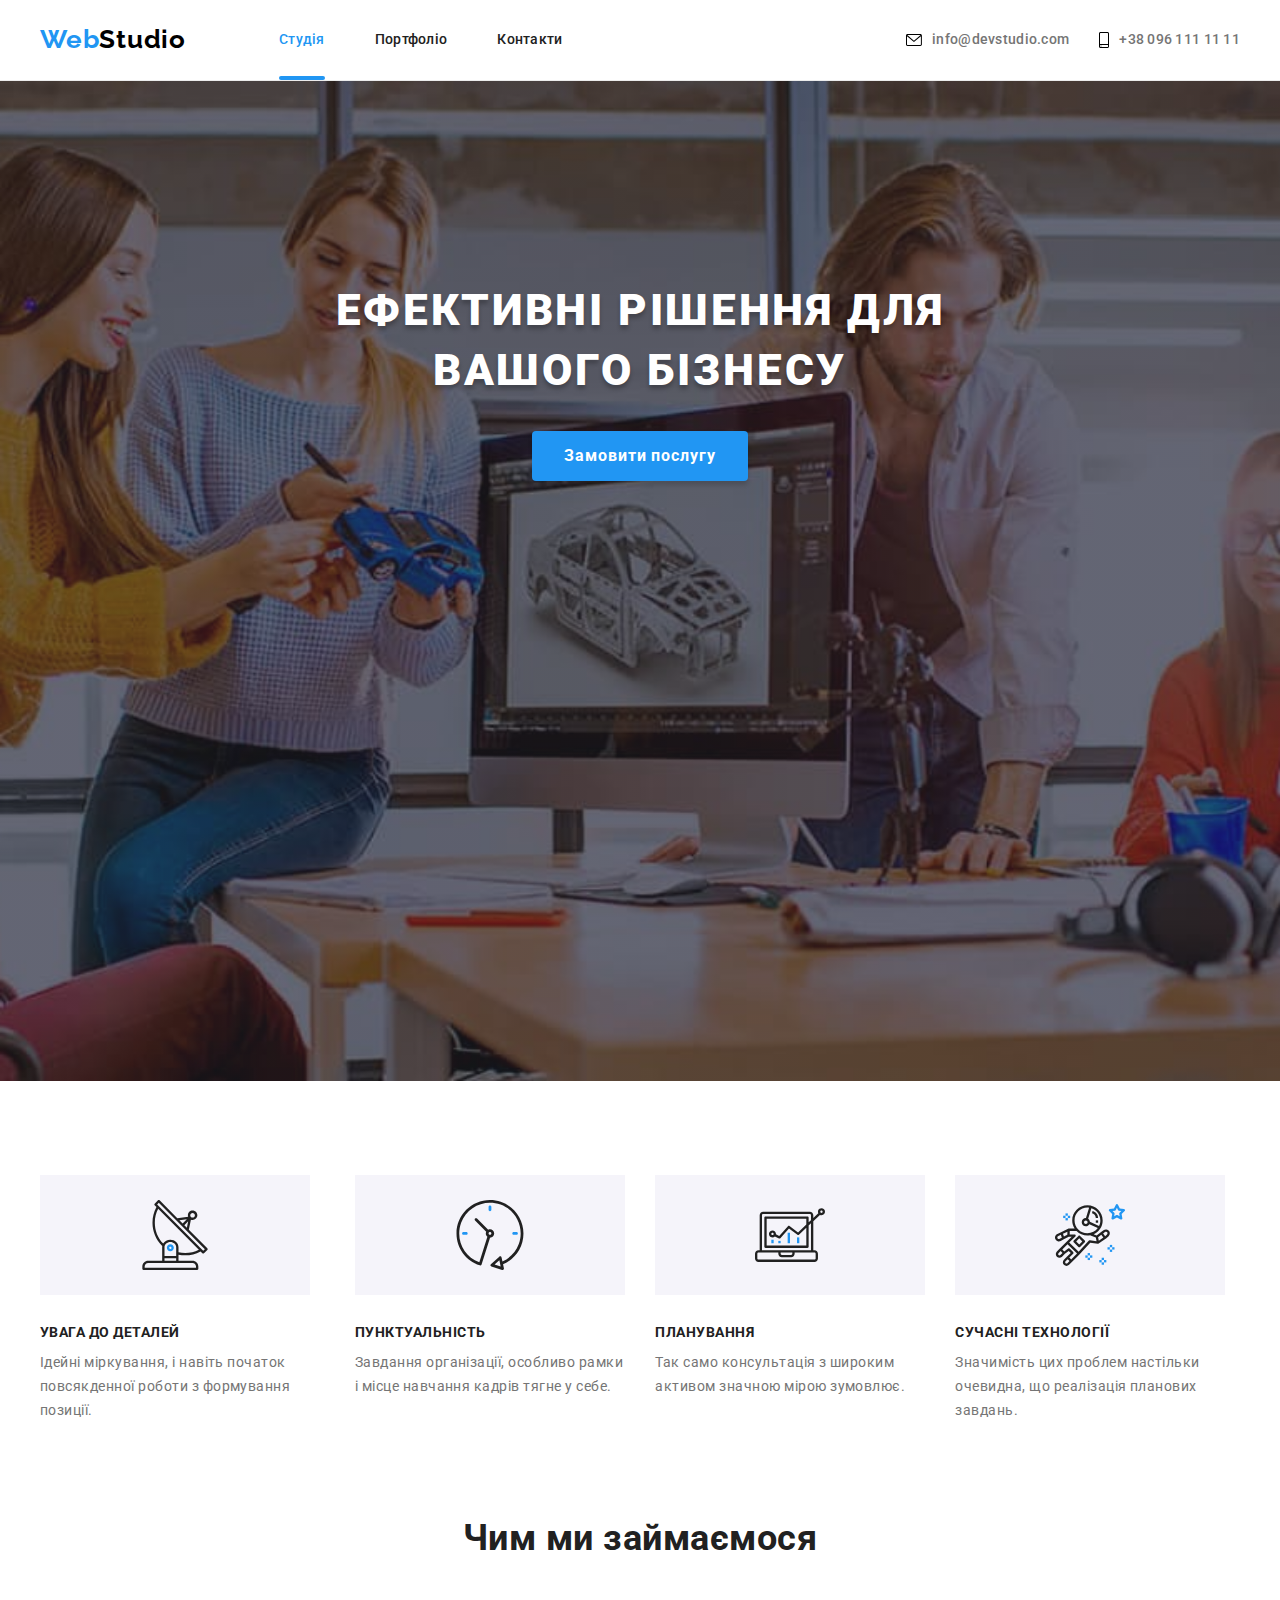
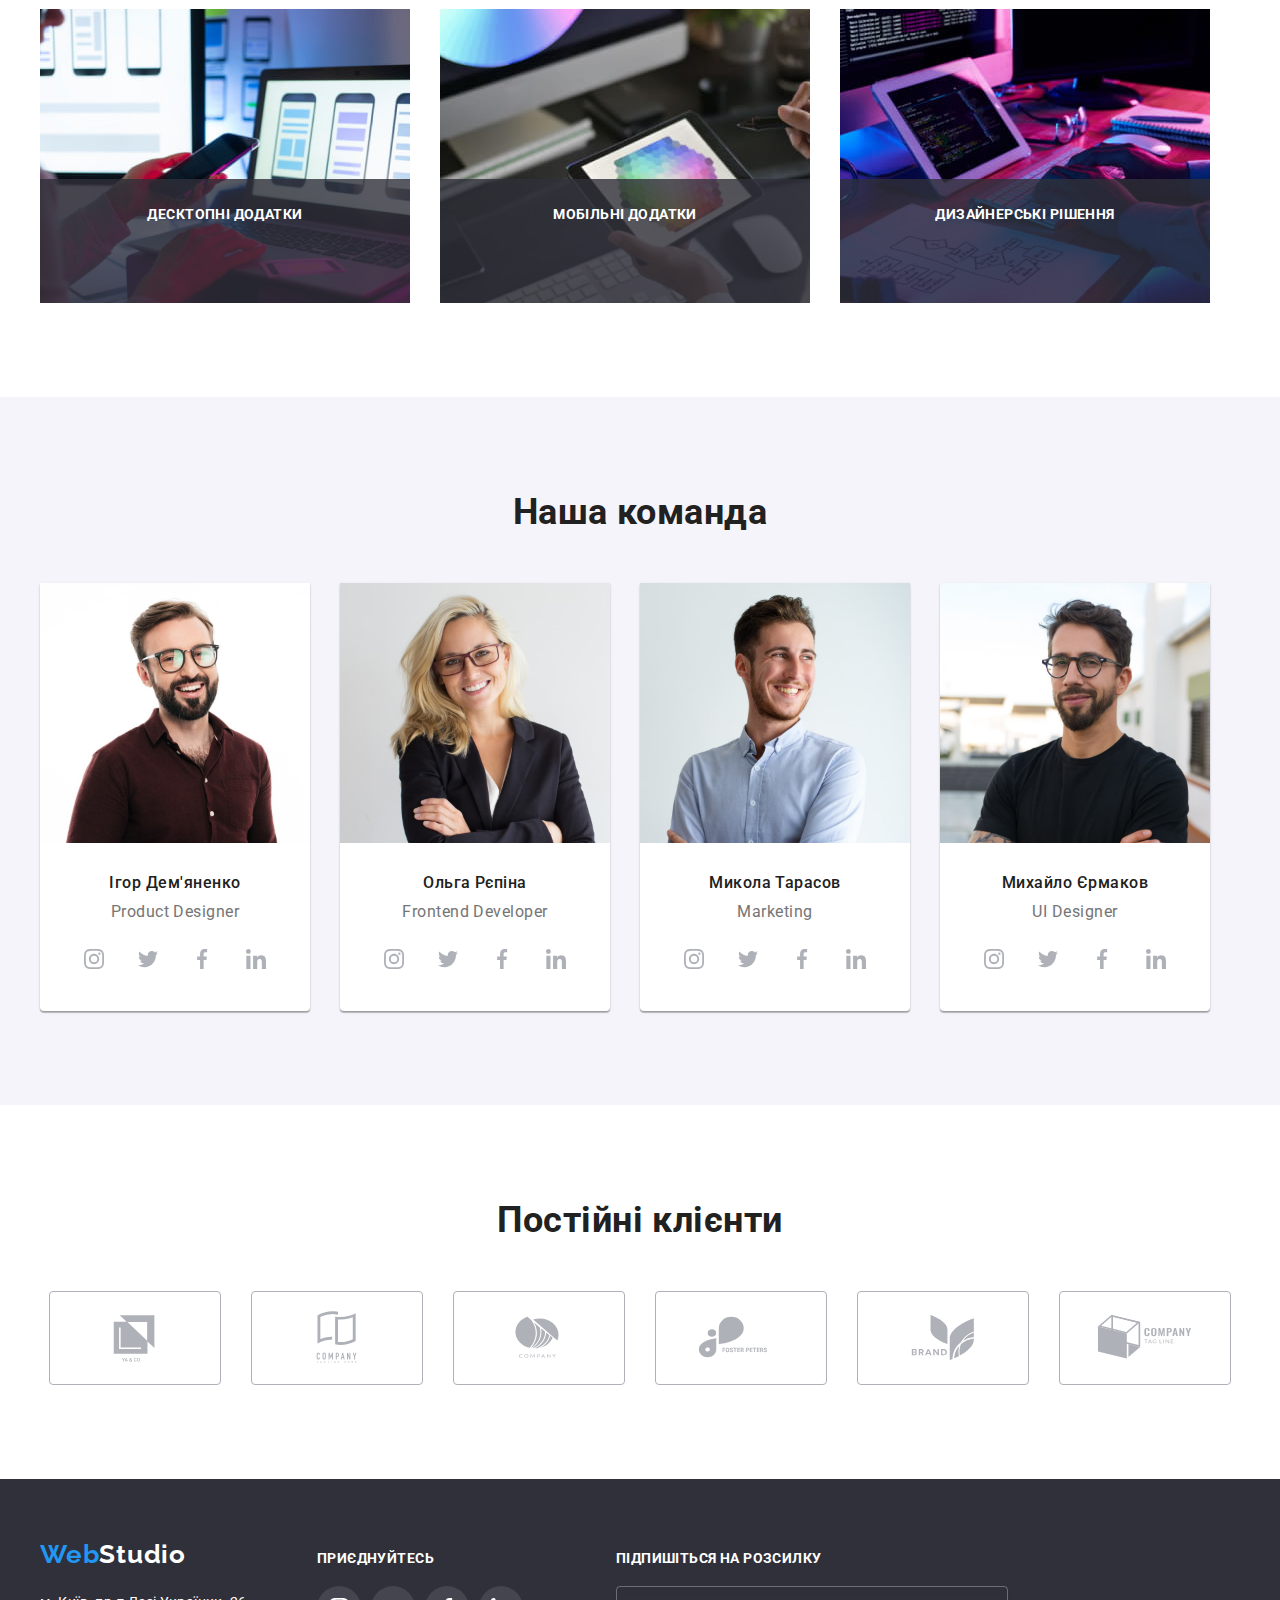
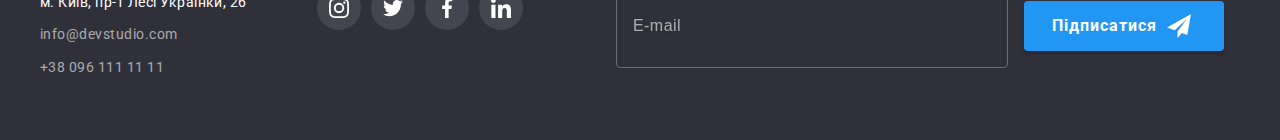
==== index.html @ 7eeb6969 "Initial commit" ====
<!DOCTYPE html>
<html lang="Uk">
  <head>
    <meta charset="UTF-8" />
    <meta http-equiv="X-UA-Compatible" content="IE=edge" />
    <meta name="viewport" content="width=device-width, initial-scale=1.0" />
    <title>Студія</title>
    <!-- Fonts -->
    <link rel="preconnect" href="https://fonts.googleapis.com" />
    <link rel="preconnect" href="https://fonts.gstatic.com" crossorigin />
    <link
      href="https://fonts.googleapis.com/css2?family=Raleway:wght@700&family=Roboto:wght@400;500;700;900&display=swap"
      rel="stylesheet"
    />
    <!-- Modern-normalize CSS -->
    <link
      rel="stylesheet"
      href="https://cdnjs.cloudflare.com/ajax/libs/modern-normalize/1.1.0/modern-normalize.min.css"
      integrity="sha512-wpPYUAdjBVSE4KJnH1VR1HeZfpl1ub8YT/NKx4PuQ5NmX2tKuGu6U/JRp5y+Y8XG2tV+wKQpNHVUX03MfMFn9Q=="
      crossorigin="anonymous"
      referrerpolicy="no-referrer"
    />
    <!-- My CSS -->
    <link rel="stylesheet" href="./css/styles.css" />
  </head>
  <body>
    <!--
      |============================
      | Верхня лінія сторінки Студія
      |============================
    -->

    <header class="header">
      <div class="container header-flex">
        <a href="./index.html" class="logo-web">Web<span class="logo-studio">Studio</span></a>
        <nav class="nav">
          <ul class="nav-list">
            <li class="item"><a class="current" href="./index.html">Студія</a></li>
            <li class="item"><a href="./portfolio.html">Портфоліо</a></li>
            <li class="item"><a href="">Контакти</a></li>
          </ul>
        </nav>
        <ul class="contacts">
          <li class="contacts-item">
            <a class="mail" href="mailto:info@devstudio.com">
              <svg class="envelope" width="16" height="12">
                <use href="./images/sprite-icons.svg#icon-envelope"></use>
              </svg>
              info@devstudio.com
            </a>
          </li>
          <li class="contacts-item">
            <a class="tel" href="tel:+380961111111">
              <svg class="smartphone" width="10" height="16">
                <use href="./images/sprite-icons.svg#icon-smartphone"></use>
              </svg>
              +38 096 111 11 11</a
            >
          </li>
        </ul>
      </div>
    </header>

    <!--
    |============================
    | Основний контент сторінки Студія 
    |============================
      -->

    <main>
      <!--
        |============================
        | Герой (шапка) сторінки 
        |============================
      -->
      <section class="hero">
        <h1 class="hero-title">Ефективні рішення для вашого бізнесу</h1>
        <button type="button" class="button" data-modal-open>Замовити послугу</button>
      </section>

      <!--
        |============================
        | Особливості
        |============================
      -->

      <section class="section-features">
        <div class="container">
          <h2 class="visually-hidden">Особливості</h2>
          <ul class="feature-list">
            <li class="item">
              <div class="feature-box">
                <svg class="feature-icons" width="70" height="70">
                  <use href="./images/sprite-icons.svg#icon-antenna"></use>
                </svg>
              </div>
              <h3 class="subtitle">Увага до деталей</h3>
              <p>Ідейні міркування, і навіть початок повсякденної роботи з формування позиції.</p>
            </li>
            <li class="item">
              <div class="feature-box">
                <svg class="feature-icons" width="70" height="70">
                  <use href="./images/sprite-icons.svg#icon-clock"></use>
                </svg>
              </div>
              <h3 class="subtitle">Пунктуальність</h3>
              <p>Завдання організації, особливо рамки і місце навчання кадрів тягне у себе.</p>
            </li>
            <li class="item">
              <div class="feature-box">
                <svg class="feature-icons" width="70" height="70">
                  <use href="./images/sprite-icons.svg#icon-diagram"></use>
                </svg>
              </div>
              <h3 class="subtitle">Планування</h3>
              <p>Так само консультація з широким активом значною мірою зумовлює.</p>
            </li>
            <li class="item">
              <div class="feature-box">
                <svg class="feature-icons" width="70" height="70">
                  <use href="./images/sprite-icons.svg#icon-astronaut"></use>
                </svg>
              </div>
              <h3 class="subtitle">Сучасні технології</h3>
              <p>Значимість цих проблем настільки очевидна, що реалізація планових завдань.</p>
            </li>
          </ul>
        </div>
      </section>

      <!--
        |============================
        | Чим ми займаємося
        |============================
      -->

      <section class="section-work">
        <div class="container">
          <h2>Чим ми займаємося</h2>
          <ul class="work-list">
            <li class="item">
              <div class="work-thumb">
                <img
                  src="./images/box-1.jpg"
                  alt="Жінка користується телефоном та ноутбуком"
                  width="370"
                  height="294"
                />
                <p>Десктопні додатки</p>
              </div>
            </li>
            <li class="item">
              <div class="work-thumb">
                <img
                  src="./images/box-2.jpg"
                  alt="Дизайнер використовує планшет"
                  width="370"
                  height="294"
                />
                <p>Мобільні додатки</p>
              </div>
            </li>
            <li class="item">
              <div class="work-thumb">
                <img
                  src="./images/box-3.jpg"
                  alt="Чоловік займається програмуванням"
                  width="370"
                  height="294"
                />
                <p>Дизайнерські рішення</p>
              </div>
            </li>
          </ul>
        </div>
      </section>

      <!--
        |============================
        | Наша команда
        |============================
      -->

      <section class="section-team">
        <div class="container">
          <h2>Наша команда</h2>
          <ul class="team-list">
            <li class="item">
              <img src="./images/card-1.jpg" alt="Ігор Дем'яненко" width="270" height="260" />
              <div class="team-name">
                <h3>Ігор Дем'яненко</h3>
                <p lang="En">Product Designer</p>
                <ul class="social-list">
                  <li class="social-item">
                    <a
                      href="https://www.instagram.com/"
                      class="social-link"
                      target="_blank"
                      rel="nofollow noopener noreffer"
                    >
                      <svg class="social-icons" width="20" height="20">
                        <use href="./images/sprite-icons.svg#icon-instagram"></use>
                      </svg>
                    </a>
                  </li>
                  <li class="social-item">
                    <a
                      href="https://www.twitter.com/"
                      class="social-link"
                      target="_blank"
                      rel="nofollow noopener noreffer"
                    >
                      <svg class="social-icons" width="20" height="20">
                        <use href="./images/sprite-icons.svg#icon-twitter"></use>
                      </svg>
                    </a>
                  </li>
                  <li class="social-item">
                    <a
                      href="https://www.facebook.com/"
                      class="social-link"
                      target="_blank"
                      rel="nofollow noopener noreffer"
                    >
                      <svg class="social-icons" width="20" height="20">
                        <use href="./images/sprite-icons.svg#icon-facebook"></use>
                      </svg>
                    </a>
                  </li>
                  <li class="social-item">
                    <a
                      href="https://www.linkedin.com/"
                      class="social-link"
                      target="_blank"
                      rel="nofollow noopener noreffer"
                    >
                      <svg class="social-icons" width="20" height="20">
                        <use href="./images/sprite-icons.svg#icon-linkedin"></use>
                      </svg>
                    </a>
                  </li>
                </ul>
              </div>
            </li>

            <li class="item">
              <img src="./images/card-2.jpg" alt="Ольга Рєпіна" width="270" height="260" />
              <div class="team-name">
                <h3>Ольга Рєпіна</h3>
                <p lang="En">Frontend Developer</p>
                <ul class="social-list">
                  <li class="social-item">
                    <a
                      href="https://www.instagram.com/"
                      class="social-link"
                      target="_blank"
                      rel="nofollow noopener noreffer"
                    >
                      <svg class="social-icons" width="20" height="20">
                        <use href="./images/sprite-icons.svg#icon-instagram"></use>
                      </svg>
                    </a>
                  </li>
                  <li class="social-item">
                    <a
                      href="https://www.twitter.com/"
                      class="social-link"
                      target="_blank"
                      rel="nofollow noopener noreffer"
                    >
                      <svg class="social-icons" width="20" height="20">
                        <use href="./images/sprite-icons.svg#icon-twitter"></use>
                      </svg>
                    </a>
                  </li>
                  <li class="social-item">
                    <a
                      href="https://www.facebook.com/"
                      class="social-link"
                      target="_blank"
                      rel="nofollow noopener noreffer"
                    >
                      <svg class="social-icons" width="20" height="20">
                        <use href="./images/sprite-icons.svg#icon-facebook"></use>
                      </svg>
                    </a>
                  </li>
                  <li class="social-item">
                    <a
                      href="https://www.linkedin.com/"
                      class="social-link"
                      target="_blank"
                      rel="nofollow noopener noreffer"
                    >
                      <svg class="social-icons" width="20" height="20">
                        <use href="./images/sprite-icons.svg#icon-linkedin"></use>
                      </svg>
                    </a>
                  </li>
                </ul>
              </div>
            </li>

            <li class="item">
              <img src="./images/card-3.jpg" alt="Микола Тарасов" width="270" height="260" />
              <div class="team-name">
                <h3>Микола Тарасов</h3>
                <p lang="En">Marketing</p>
                <ul class="social-list">
                  <li class="social-item">
                    <a
                      href="https://www.instagram.com/"
                      class="social-link"
                      target="_blank"
                      rel="nofollow noopener noreffer"
                    >
                      <svg class="social-icons" width="20" height="20">
                        <use href="./images/sprite-icons.svg#icon-instagram"></use>
                      </svg>
                    </a>
                  </li>
                  <li class="social-item">
                    <a
                      href="https://www.twitter.com/"
                      class="social-link"
                      target="_blank"
                      rel="nofollow noopener noreffer"
                    >
                      <svg class="social-icons" width="20" height="20">
                        <use href="./images/sprite-icons.svg#icon-twitter"></use>
                      </svg>
                    </a>
                  </li>
                  <li class="social-item">
                    <a
                      href="https://www.facebook.com/"
                      class="social-link"
                      target="_blank"
                      rel="nofollow noopener noreffer"
                    >
                      <svg class="social-icons" width="20" height="20">
                        <use href="./images/sprite-icons.svg#icon-facebook"></use>
                      </svg>
                    </a>
                  </li>
                  <li class="social-item">
                    <a
                      href="https://www.linkedin.com/"
                      class="social-link"
                      target="_blank"
                      rel="nofollow noopener noreffer"
                    >
                      <svg class="social-icons" width="20" height="20">
                        <use href="./images/sprite-icons.svg#icon-linkedin"></use>
                      </svg>
                    </a>
                  </li>
                </ul>
              </div>
            </li>

            <li class="item">
              <img src="./images/card-4.jpg" alt="Михайло Єрмаков" width="270" height="260" />
              <div class="team-name">
                <h3>Михайло Єрмаков</h3>
                <p lang="En">UI Designer</p>
                <ul class="social-list">
                  <li class="social-item">
                    <a
                      href="https://www.instagram.com/"
                      class="social-link"
                      target="_blank"
                      rel="nofollow noopener noreffer"
                    >
                      <svg class="social-icons" width="20" height="20">
                        <use href="./images/sprite-icons.svg#icon-instagram"></use>
                      </svg>
                    </a>
                  </li>
                  <li class="social-item">
                    <a
                      href="https://www.twitter.com/"
                      class="social-link"
                      target="_blank"
                      rel="nofollow noopener noreffer"
                    >
                      <svg class="social-icons" width="20" height="20">
                        <use href="./images/sprite-icons.svg#icon-twitter"></use>
                      </svg>
                    </a>
                  </li>
                  <li class="social-item">
                    <a
                      href="https://www.facebook.com/"
                      class="social-link"
                      target="_blank"
                      rel="nofollow noopener noreffer"
                    >
                      <svg class="social-icons" width="20" height="20">
                        <use href="./images/sprite-icons.svg#icon-facebook"></use>
                      </svg>
                    </a>
                  </li>
                  <li class="social-item">
                    <a
                      href="https://www.linkedin.com/"
                      class="social-link"
                      target="_blank"
                      rel="nofollow noopener noreffer"
                    >
                      <svg class="social-icons" width="20" height="20">
                        <use href="./images/sprite-icons.svg#icon-linkedin"></use>
                      </svg>
                    </a>
                  </li>
                </ul>
              </div>
            </li>
          </ul>
        </div>
      </section>

      <!--
        |============================
        | ПОСТІЙНІ КЛІЄНТИ
        |============================
      -->

      <section class="section-clients">
        <div class="container">
          <h2>Постійні клієнти</h2>
          <ul class="list">
            <li class="item">
              <a href="" class="link">
                <svg class="client-icons" width="106" height="60">
                  <use href="./images/sprite-icons.svg#icon-client-6"></use>
                </svg>
              </a>
            </li>
            <li class="item">
              <a href="" class="link">
                <svg class="client-icons" width="106" height="60">
                  <use href="./images/sprite-icons.svg#icon-client-5"></use>
                </svg>
              </a>
            </li>
            <li class="item">
              <a href="" class="link">
                <svg class="client-icons" width="106" height="60">
                  <use href="./images/sprite-icons.svg#icon-client-4"></use>
                </svg>
              </a>
            </li>
            <li class="item">
              <a href="" class="link">
                <svg class="client-icons" width="106" height="60">
                  <use href="./images/sprite-icons.svg#icon-client-3"></use>
                </svg>
              </a>
            </li>
            <li class="item">
              <a href="" class="link">
                <svg class="client-icons" width="106" height="60">
                  <use href="./images/sprite-icons.svg#icon-client-2"></use>
                </svg>
              </a>
            </li>
            <li class="item">
              <a href="" class="link">
                <svg class="client-icons" width="106" height="60">
                  <use href="./images/sprite-icons.svg#icon-client-1"></use>
                </svg>
              </a>
            </li>
          </ul>
        </div>
      </section>
    </main>

    <!--
      |============================
      | Підвал сторінки Студія
      |============================
    -->

    <footer class="footer">
      <div class="container footer-flex">
        <div>
          <a href="./index.html" class="logo-web">Web<span class="logo-studio">Studio</span></a>
          <address class="footer-address">
            <ul class="address-list">
              <li class="address-item">
                <a
                  class="address"
                  href="https://goo.gl/maps/hQi6V8cCwgHhLjm26"
                  target="_blank"
                  rel="nofollow noopener noreffer"
                  >м. Київ, пр-т Лесі Українки, 26</a
                >
              </li>
              <li class="address-item">
                <a href="mailto:info@devstudio.com">info@devstudio.com</a>
              </li>
              <li class="address-item"><a href="tel:+380961111111">+38 096 111 11 11</a></li>
            </ul>
          </address>
        </div>
        <div class="social">
          <p class="social-title">Приєднуйтесь</p>
          <ul class="list">
            <li class="item">
              <a
                href="https://www.instagram.com/"
                class="link"
                target="_blank"
                rel="nofollow noopener noreffer"
              >
                <svg class="social-icons" width="20" height="20">
                  <use href="./images/sprite-icons.svg#icon-instagram"></use>
                </svg>
              </a>
            </li>
            <li class="item">
              <a
                href="https://twitter.com/?lang=uk"
                class="link"
                target="_blank"
                rel="nofollow noopener noreffer"
                ><svg class="social-icons" width="20" height="20">
                  <use href="./images/sprite-icons.svg#icon-twitter"></use>
                </svg>
              </a>
            </li>
            <li class="item">
              <a
                href="https://www.facebook.com/"
                class="link"
                target="_blank"
                rel="nofollow noopener noreffer"
                ><svg class="social-icons" width="20" height="20">
                  <use href="./images/sprite-icons.svg#icon-facebook"></use>
                </svg>
              </a>
            </li>
            <li class="item">
              <a
                href="https://www.linkedin.com/"
                class="link"
                target="_blank"
                rel="nofollow noopener noreffer"
                ><svg class="social-icons" width="20" height="20">
                  <use href="./images/sprite-icons.svg#icon-linkedin"></use>
                </svg>
              </a>
            </li>
          </ul>
        </div>
        <form class="subscription" action="subscription">
          <p class="social-title">Підпишіться на розсилку</p>
          <label>
            <input class="email" name="email" type="email" placeholder="E-mail" />
          </label>

          <button class="button" type="submit">
            Підписатися
            <svg class="send" width="24" height="24">
              <use href="./images/sprite-icons.svg#send"></use>
            </svg>
          </button>
        </form>
      </div>
    </footer>

    <!--
      |============================
      | Модальне вікно
      |============================
    -->
    <div class="backdrop is-hidden" data-modal>
      <div class="modal">
        <form name="order">
          <h2>Залиште свої дані, ми вам передзвонимо</h2>
          <div class="form-field">
            <label for="name">Ім&#8217;я</label>
            <input class="text-field" type="text" name="name" id="name" />
            <svg class="form-icon" width="18" height="18">
              <use href="./images/sprite-icons.svg#person"></use>
            </svg>
          </div>

          <div class="form-field">
            <label for="tel">Телефон</label>
            <input class="text-field" type="tel" name="phone_number" id="tel" />
            <svg class="form-icon" width="18" height="18">
              <use href="./images/sprite-icons.svg#phone-black"></use>
            </svg>
          </div>

          <div class="form-field">
            <label for="email">Пошта</label>
            <input class="text-field" type="email" name="email" id="email" />
            <svg class="form-icon" width="18" height="18">
              <use href="./images/sprite-icons.svg#email-black"></use>
            </svg>
          </div>

          <div class="form-field">
            <label for="comment">Коментар</label>
            <textarea name="comment" id="comment" rows="5" placeholder="Введіть текст"></textarea>
          </div>

          <div class="licence">
            <label class="licence-lable" for="licence">
              <input class="checkbox" type="checkbox" name="licence" id="licence" />
              <span class="icon">
                <svg width="16" height="15">
                  <use href="./images/sprite-icons.svg#icon-check-full"></use>
                </svg>
              </span>
              Погоджуюся з розсилкою та приймаю <a class="licence-link" href="">Умови договору</a>
            </label>
          </div>

          <button class="btn" type="submit">Відправити</button>
        </form>

        <button class="close" type="button" data-modal-close>
          <svg class="modal-close" width="11" height="11">
            <use href="./images/sprite-icons.svg#icon-cross"></use>
          </svg>
        </button>
      </div>
    </div>

    <!-- Підключаємо модальне вікно -->

    <script src="./js/modal.js"></script>
  </body>
</html>
---- css/styles.css ----
:root {
  /* Головна палітра кольорів */
  --primary-text-color: #757575;
  --title-text-color: #212121;
  --accent-color: #2196f3;
  --white-text-color: #ffffff;
  --social-primary-color: #afb1b8;
  --footer-mail-color: rgba(255, 255, 255, 0.6);
  --modal-border-color: rgba(33, 33, 33, 0.2);
  /* CSS-змінні фонові кольори */
  --secondary-bg-color: #f5f4fa;
  --footer-bg-color: #2f303a;
  --accent-bg-color: #2196f3;
  --white-bg-color: #ffffff;
  --social-bg-color: rgba(255, 255, 255, 0.1);
  /* FLEX-змінні */
  --project-list-gap: 30px;
  --section-padding-gap: 94px;
  /* Тіні карток та кнопок */
  --shadow-portfolio: 0px 4px 4px rgba(0, 0, 0, 0.25);
  --shadow-studio: 0px 1px 3px rgba(0, 0, 0, 0.12), 0px 1px 1px rgba(0, 0, 0, 0.14),
    0px 2px 1px rgba(0, 0, 0, 0.2);
  /* OTHER */
  --cubic-bezier: cubic-bezier(0.4, 0, 0.2, 1);
}

body {
  color: var(--primary-text-color);
  font-family: Roboto, Raleway, Montserrat, sans-serif;
  letter-spacing: 0.03em;

  margin: 0;
}

/**
  |============================
  | RESET
  |============================
*/

/* скидання деяких налаштувань списків та посилань */
ul,
ol {
  list-style: none;
}
a {
  text-decoration: none;
  color: currentColor;
}
/* скидаємо MARGIN де це потрібно */
ul,
p,
h1,
h2,
h3 {
  margin: 0;
  padding: 0;
}
/* Для картинок прибираємо нижній просвіт */
img {
  display: block;
  max-width: 100%;
  height: auto;
}

/**
  |============================
  | КОНТЕЙНЕР
  |============================
*/

.container {
  width: 1200px;
  margin: 0 auto;
  padding: 0 15px;
}

/**
  |============================
  | Верхня лінія сторінки Студія
  |============================
*/
.logo-web {
  color: #2196f3;
  text-decoration: none;

  font-family: 'Raleway';
  font-weight: 700;
  font-size: 26px;
  line-height: 1.2;
  letter-spacing: 0.03em;
}

.header .logo-web {
  padding-top: 24px;
  padding-bottom: 25px;

  display: inline-block;
}

.logo-studio {
  color: #000000;
}
.header {
  border-bottom: 1px solid #ececec;

  background-color: var(--white-bg-color);

  font-weight: 500;
  font-size: 14px;
  line-height: 1.14;
  letter-spacing: 0.02em;
}

.nav a.current {
  color: var(--accent-color);
}

.nav a {
  padding-top: 32px;
  padding-bottom: 32px;

  color: var(--title-text-color);

  transition: color 250ms var(--cubic-bezier);
}
.nav a:hover,
.nav a:focus {
  color: var(--accent-color);
}

.contacts a {
  padding-top: 32px;
  padding-bottom: 32px;

  color: var(--primary-text-color);

  transition: color 250ms var(--cubic-bezier), fill 250ms var(--cubic-bezier);
}
.contacts a:hover,
.contacts a:focus {
  color: var(--accent-color);
  fill: var(--accent-color);
}

.envelope,
.smartphone {
  margin-right: 10px;
}

/* ФЛЕКС ХЕДЕРУ */

.header-flex {
  display: flex;
  align-items: center;
}

.nav {
  margin-left: 93px;
}

.nav-list {
  display: flex;
}
/**
  |============================
*/
.nav-list .item {
  position: relative;

  padding-top: 32px;
  padding-bottom: 32px;
}
/**
  |============================
*/
.nav-list .item:not(:last-child) {
  margin-right: 50px;
}

.header .contacts {
  display: flex;
  margin-left: auto;
}
.header .contacts-item:not(:last-child) {
  margin-right: 30px;
}

.header .mail,
.header .tel {
  display: flex;
  align-items: center;
}

/* Позиціонуємо підкреслення поточної сторінки */

.nav a.current::after {
  position: absolute;
  bottom: 0;
  left: 0;

  content: '';
  display: block;
  width: 100%;
  height: 4px;
  border-radius: 2px;

  background-color: var(--accent-bg-color);
}

/**
  |============================
  | Герой сторінка Студія
  |============================
*/

.hero {
  padding-top: 200px;
  padding-bottom: 200px;
  margin-left: auto;
  margin-right: auto;

  max-width: 1600px;
  min-height: 600px;
  background-color: #2f303a;
  text-align: center;

  background-image: linear-gradient(to right, rgba(47, 48, 58, 0.4), rgba(47, 48, 58, 0.4)),
    url(../images/bg-images/hero-bg.jpg);
  background-size: cover;
  background-position: center;
}

.hero-title {
  width: 696px;
  margin-left: auto;
  margin-right: auto;
  margin-bottom: 30px;

  color: var(--white-text-color);

  font-weight: 900;
  font-size: 44px;
  line-height: 1.36;
  letter-spacing: 0.06em;
  text-transform: uppercase;
  text-shadow: 0px 4px 4px rgba(0, 0, 0, 0.25);
}

.hero .button {
  color: var(--white-text-color);
  background-color: var(--accent-bg-color);
  cursor: pointer;

  display: inline-block;
  padding: 10px 32px;
  border-radius: 4px;
  box-shadow: 0px 4px 4px rgba(0, 0, 0, 0.15);
  min-width: 216px;
  min-height: 50px;
  border: none;

  font-family: inherit;
  font-weight: 700;
  font-size: 16px;
  line-height: 1.88;
  letter-spacing: 0.06em;
}

/**
  |============================
  | Студія-Особливості
  |============================
*/

.section-features {
  margin-top: 0;
  padding-top: var(--section-padding-gap);
  padding-bottom: var(--section-padding-gap);
}

.section-features .subtitle {
  margin-bottom: 10px;

  color: var(--title-text-color);

  font-size: 14px;
  line-height: 1.14;
  text-transform: uppercase;
}

.section-features p {
  margin-top: 0px;
  margin-bottom: 0px;

  font-size: 14px;
  line-height: 1.71;
}

.feature-box {
  display: inline-flex;
  justify-content: center;
  align-items: center;

  width: 270px;
  height: 120px;
  margin-bottom: 30px;

  background-color: var(--secondary-bg-color);
}

/* FLEX Особливості */

.feature-list {
  display: flex;
}

.feature-list .item {
  width: calc((100%-90px) / 4);
}

.feature-list .item:not(:last-child) {
  margin-right: 30px;
}

/**
  |============================
  | "Чим ми займаємося" AND "Наша команда"
  |============================
*/

.section-work h2,
.section-team h2,
.section-clients h2 {
  margin-bottom: 50px;

  color: var(--title-text-color);

  font-size: 36px;
  line-height: 1.17;
  text-align: center;
}

.section-work {
  /* padding-top: var(--section-padding-gap); */
  padding-bottom: var(--section-padding-gap);
}

.work-thumb {
  position: relative;

  width: 370px;
}

.work-thumb p {
  position: absolute;
  left: 0;
  bottom: 0;

  display: block;
  width: 100%;
  min-height: 70px;
  padding-top: 27px;
  padding-bottom: 27px;

  font-weight: 700;
  font-size: 14px;
  line-height: calc(16 / 14);
  text-align: center;
  letter-spacing: 0.03em;
  text-transform: uppercase;

  background-color: rgba(47, 48, 58, 0.8);

  color: var(--white-text-color);
}

.section-team {
  padding-top: var(--section-padding-gap);
  padding-bottom: var(--section-padding-gap);

  background-color: var(--secondary-bg-color);
}

.team-name {
  padding-top: 30px;
  padding-bottom: 30px;
}

.section-team h3 {
  color: var(--title-text-color);

  margin-bottom: 10px;
  font-weight: 500;
  font-size: 16px;
  line-height: 1.19;
  text-align: center;
}

.section-team p {
  margin-bottom: 16px;

  font-size: 16px;
  line-height: 1.19;
  text-align: center;
}

.team-list .item {
  box-shadow: var(--shadow-studio);
  border-radius: 0px 0px 4px 4px;
  background-color: var(--white-bg-color);
}

/* Абсолютне позиціонування img work  */

/* TEAM SOCIAL */

.section-team .social-list {
  display: flex;
  justify-content: center;
  gap: 10px;
}

.section-team .social-link {
  display: flex;
  justify-content: center;
  align-items: center;

  width: 44px;
  height: 44px;

  border-radius: 50%;

  color: var(--social-primary-color);
  fill: currentColor;

  transition: background-color 250ms var(--cubic-bezier), fill 250ms var(--cubic-bezier),
    transform 250ms var(--cubic-bezier);
}

.section-team .social-link:hover,
.section-team .social-link:focus {
  background-color: var(--accent-bg-color);
  fill: var(--white-text-color);
  transform: rotate(360deg);
  cursor: pointer;
}

/* FLEX Чим займаємося та команда */

.section-work .work-list,
.section-team .team-list {
  display: flex;
}
.work-list .item:not(:last-child) {
  margin-right: 30px;
}
.team-list .item:not(:last-child) {
  margin-right: 30px;
}

/**
  |============================
  | СЕКЦІЯ КЛІЄНТИ
  |============================
*/

.section-clients {
  padding-top: var(--section-padding-gap);
  padding-bottom: var(--section-padding-gap);
}

.section-clients .list {
  display: flex;
  justify-content: center;
}
.section-clients .item:not(:last-child) {
  margin-right: 30px;
}

.section-clients .link {
  display: inline-flex;
  justify-content: center;
  align-items: center;

  width: 170px;
  height: 92px;
  border: 1px solid #afb1b8;
  border-radius: 4px;

  color: var(--social-primary-color);
  fill: currentColor;

  transition: color 250ms var(--cubic-bezier), fill 250ms var(--cubic-bezier),
    border-color 250ms var(--cubic-bezier), transform 250ms var(--cubic-bezier);
}

.section-clients .link:hover,
.section-clients .link:focus {
  color: var(--accent-color);
  fill: var(--accent-color);
  border-color: var(--accent-color);
  transform: scale(1.15);
}

/**
  |============================
  | Підвал сторінки
  |============================
*/

.footer {
  padding-top: 60px;
  padding-bottom: 60px;

  background-color: var(--footer-bg-color);
}

.footer .logo-web {
  display: inline-block;
  margin-bottom: 20px;
}

footer .logo-studio {
  color: #ffffff;
}

.footer .address {
  color: var(--white-text-color);
}

.footer-address a {
  color: rgba(255, 255, 255, 0.6);
  font-style: normal;
  font-size: 14px;
  line-height: 1.71;

  transition: color 250ms var(--cubic-bezier);
}

.footer-address a:hover,
.footer-address a:focus {
  color: var(--accent-color);
}

.footer .address-item:not(:last-child) {
  margin-bottom: 9px;
}

/* FOOTER SOCIAL */

.footer-flex {
  display: flex;
  align-items: baseline;
}

.social {
  margin-left: 70px;
}

.footer .social-title {
  margin-bottom: 20px;

  font-weight: 700;
  font-size: 14px;
  line-height: calc(16px / 14px);
  letter-spacing: 0.03em;
  text-transform: uppercase;

  color: var(--white-text-color);
}

.social .list {
  display: flex;
}

.social .item:not(:last-child) {
  margin-right: 10px;
}

/* Add icons socials */

.footer .social-icons {
  fill: var(--white-text-color);
}

.social .link {
  display: inline-flex;
  justify-content: center;
  align-items: center;

  width: 44px;
  height: 44px;
  background-color: var(--social-bg-color);

  border-radius: 50%;

  transition: background-color 250ms var(--cubic-bezier), transform 250ms var(--cubic-bezier);
}

.social .link:hover,
.social .link:focus {
  background-color: var(--accent-bg-color);
  cursor: pointer;
  transform: rotate(360deg);
}

/* Footer SUBSCRIPTION */

.subscription {
  margin-left: 93px;
}

.footer input::placeholder {
  font-size: 16px;
  line-height: 1.25;
  letter-spacing: 0.03em;

  /* padding: 15px 16px; */

  color: var(--footer-mail-color);
}

.footer .email {
  margin-right: 12px;
  padding: 15px 16px;

  font-size: 12px;
  line-height: calc(14 / 12);
  letter-spacing: 0.01em;
  color: var(--footer-mail-color);

  width: 358px;
  height: 50px;
  border: 1px solid rgba(255, 255, 255, 0.3);
  border-radius: 4px;
  filter: drop-shadow(0px 4px 4px rgba(0, 0, 0, 0.15));

  background-color: transparent;
}

.footer .button {
  min-width: 200px;
  min-height: 50px;

  color: var(--white-text-color);
  background-color: var(--accent-bg-color);
  cursor: pointer;

  display: inline-flex;
  align-items: center;

  padding: 10px 28px;
  border-radius: 4px;
  box-shadow: 0px 4px 4px rgba(0, 0, 0, 0.15);

  border: none;

  font-family: inherit;
  font-weight: 700;
  font-size: 16px;
  line-height: calc(30 / 16);
  letter-spacing: 0.06em;
}

.footer .button > .send {
  fill: currentColor;
  margin-left: 10px;
}

/**
  |============================
  | Main content of a page Portfolio
  |============================
*/

.filters .button {
  display: inline-block;
  padding: 6px 22px;
  border-radius: 4px;

  min-height: 38px;
  border: none;

  color: var(--title-text-color);
  background-color: var(--secondary-bg-color);

  cursor: pointer;

  font-family: inherit;
  font-weight: 500;
  font-size: 16px;
  line-height: 1.62;
  letter-spacing: inherit;

  transition: color 250ms var(--cubic-bezier), background-color 250ms var(--cubic-bezier),
    box-shadow 250ms var(--cubic-bezier);
}

.filters .button:hover,
.filters .button:focus {
  color: var(--white-text-color);
  background-color: var(--accent-bg-color);
  box-shadow: var(--shadow-portfolio);
}

.section-projects {
  padding-top: var(--section-padding-gap);
  padding-bottom: var(--section-padding-gap);
}

.section-projects .filters {
  margin-bottom: 50px;
}

.project-list > .list-item {
  width: 370px;
}

.section-projects h2 {
  width: 322px;
  min-height: 36px;

  color: var(--title-text-color);

  font-size: 18px;
  line-height: 2;
  letter-spacing: 0.06em;
}

.section-projects p {
  width: 322px;
  min-height: 30px;

  margin-top: 4px;

  font-size: 16px;
  line-height: 1.88;
}

.project-name {
  padding: 20px 24px;

  border-left: 1px solid #ececec;
  border-right: 1px solid #ececec;
  border-bottom: 1px solid #ececec;
}

/* FLEX FILTERS */

.filters {
  display: flex;
  justify-content: center;
}
.filters .item:not(:last-child) {
  margin-right: 8px;
}

/* FLEX PROJECTS */

.project-list {
  display: flex;
  flex-wrap: wrap;
  gap: var(--project-list-gap);
}

/* Оверлей карточок Проєктів */

.project-thumb {
  position: relative;

  width: 370px;
  height: 294px;

  overflow: hidden;
}

.project-thumb .overlay {
  position: absolute;
  top: 0;
  left: 0;

  display: block;
  width: 100%;
  height: 100%;
  padding: 63px 24px;
  margin: 0;

  font-weight: 400;
  font-size: 18px;
  line-height: calc(28 / 18);
  letter-spacing: 0.03em;

  color: var(--white-text-color);
  background-color: rgba(33, 150, 243, 0.9);

  transform: translatey(100%);
  transition: transform 250ms var(--cubic-bezier);
}

.project-list .project-link {
  display: block;
  transition: box-shadow 250ms var(--cubic-bezier);
}

.project-list .project-link:hover,
.project-list .project-link:focus {
  box-shadow: var(--shadow-portfolio);
}

.project-list .project-link:hover .overlay,
.project-list .project-link:focus .overlay {
  transform: translatey(0);
}

/* Приховування заголовків */

.visually-hidden {
  position: absolute;
  width: 1px;
  height: 1px;
  margin: -1px;
  border: 0;
  padding: 0;

  white-space: nowrap;
  clip-path: inset(100%);
  clip: rect(0 0 0 0);
  overflow: hidden;
}

/**
  |============================
  | Модальне вікно
  |============================
*/

.backdrop {
  position: fixed;
  top: 0;
  left: 0;

  width: 100%;
  height: 100%;

  background-color: rgba(47, 48, 58, 0.6);

  opacity: 1;
  visibility: visible;
  transition: opacity 250ms var(--cubic-bezier), visibility 250ms var(--cubic-bezier);
}

.backdrop.is-hidden {
  opacity: 0;
  pointer-events: none;
  visibility: hidden;
}

.modal {
  position: absolute;
  top: 50%;
  left: 50%;

  padding: 40px;
  width: 528px;
  height: 581px;
  border-radius: 4px;

  background-color: var(--white-bg-color);

  transform: translate(-50%, -50%) scale(1);
  opacity: 1;
  transition: transform 250ms var(--cubic-bezier), opacity 250ms var(--cubic-bezier);
}

.backdrop.is-hidden .modal {
  transform: translate(-50%, -50%) scale(0.75);
  opacity: 0;
}

.modal .close {
  position: absolute;
  top: 8px;
  right: 8px;

  display: flex;
  justify-content: center;
  align-items: center;
  width: 30px;
  height: 30px;

  border: 1px solid rgba(0, 0, 0, 0.1);
  border-radius: 50%;

  background-color: var(--white-bg-color);
  transition: color 250ms var(--cubic-bezier), scale 250ms var(--cubic-bezier),
    transform 250ms var(--cubic-bezier);

  color: black;
}

.modal .close:hover,
.modal .close:focus {
  transform: rotate(180deg) scale(1.15);
  color: var(--accent-color);
  cursor: pointer;
}

.modal-close {
  fill: currentColor;
}

/* Елементи форми */

form > h2 {
  margin-bottom: 12px;

  font-weight: 700;
  font-size: 20px;
  line-height: calc(23 / 20);
  text-align: center;
  letter-spacing: 0.03em;

  color: var(--title-text-color);
}

.form-field {
  position: relative;
  display: flex;
  flex-direction: column;
  gap: 4px;
  margin-bottom: 10px;

  /* transition: fill 1000ms var(--cubic-bezier); */
}

.form-field:nth-of-type(4) {
  margin-bottom: 20px;
}

.form-field label {
  font-size: 12px;
  line-height: calc(14 / 12);
  letter-spacing: 0.01em;

  color: var(--primary-text-color);
}

.form-field input {
  padding: 11px 12px;
  padding-left: 42px;
  width: 100%;
  height: 40px;

  font-size: 12px;
  line-height: calc(14 / 12);
  letter-spacing: 0.01em;
  color: var(--title-text-color);

  border: 1px solid var(--modal-border-color);
  border-radius: 4px;
  outline: transparent;

  transition: border-color 250ms var(--cubic-bezier);
}

.text-field:hover,
.form-field textarea:hover {
  cursor: pointer;
}

.form-field textarea {
  padding: 12px 16px;
  width: 100%;

  font-size: 12px;
  line-height: calc(14 / 12);
  letter-spacing: 0.01em;
  color: var(--title-text-color);

  border: 1px solid var(--modal-border-color);
  border-radius: 4px;
  outline: transparent;
}

.form-field textarea:focus {
  border-color: var(--accent-color);
}

textarea {
  resize: none;
}

textarea::placeholder {
  font-size: 12px;
  line-height: calc(14 / 12);
  letter-spacing: 0.01em;

  color: rgba(117, 117, 117, 0.5);
}

.text-field:focus {
  border-color: var(--accent-color);
}

.text-field:focus + .form-icon {
  fill: var(--accent-color);
  transition: fill 250ms var(--cubic-bezier);
}

.licence {
  margin-bottom: 30px;
}

.licence-lable {
  display: flex;
  align-items: center;
  gap: 8px;
}

.licence label {
  margin-left: 8px;
  font-size: 14px;
  line-height: calc(24 / 14);
  letter-spacing: 0.03em;

  color: var(--primary-text-color);
}

.checkbox {
  position: absolute;
  width: 1px;
  height: 1px;
  margin: -1px;
  border: 0;
  padding: 0;

  white-space: nowrap;
  clip-path: inset(100%);
  clip: rect(0 0 0 0);
  overflow: hidden;
}

.licence .icon {
  display: inline-flex;
  align-items: center;
  justify-content: center;

  width: 16px;
  height: 15px;
  border: 2px solid var(--title-text-color);
  border-radius: 4px;

  background-origin: border-box;
}

.checkbox:checked + .icon {
  background-color: var(--accent-bg-color);
  border-color: var(--accent-color);
}

.form-icon {
  position: absolute;
  top: 50%;
  left: 12px;
}

form .licence-link {
  text-decoration-line: underline;
  color: var(--accent-bg-color);
}

form .btn {
  display: block;
  margin-right: auto;
  margin-left: auto;

  min-width: 200px;
  min-height: 50px;

  color: var(--white-text-color);
  background-color: var(--accent-bg-color);
  cursor: pointer;

  text-align: center;
  padding: 10px 10px;
  border-radius: 4px;
  box-shadow: 0px 4px 4px rgba(0, 0, 0, 0.15);

  border: none;

  font-family: inherit;
  font-weight: 700;
  font-size: 16px;
  line-height: calc(30 / 16);
  letter-spacing: 0.06em;
}
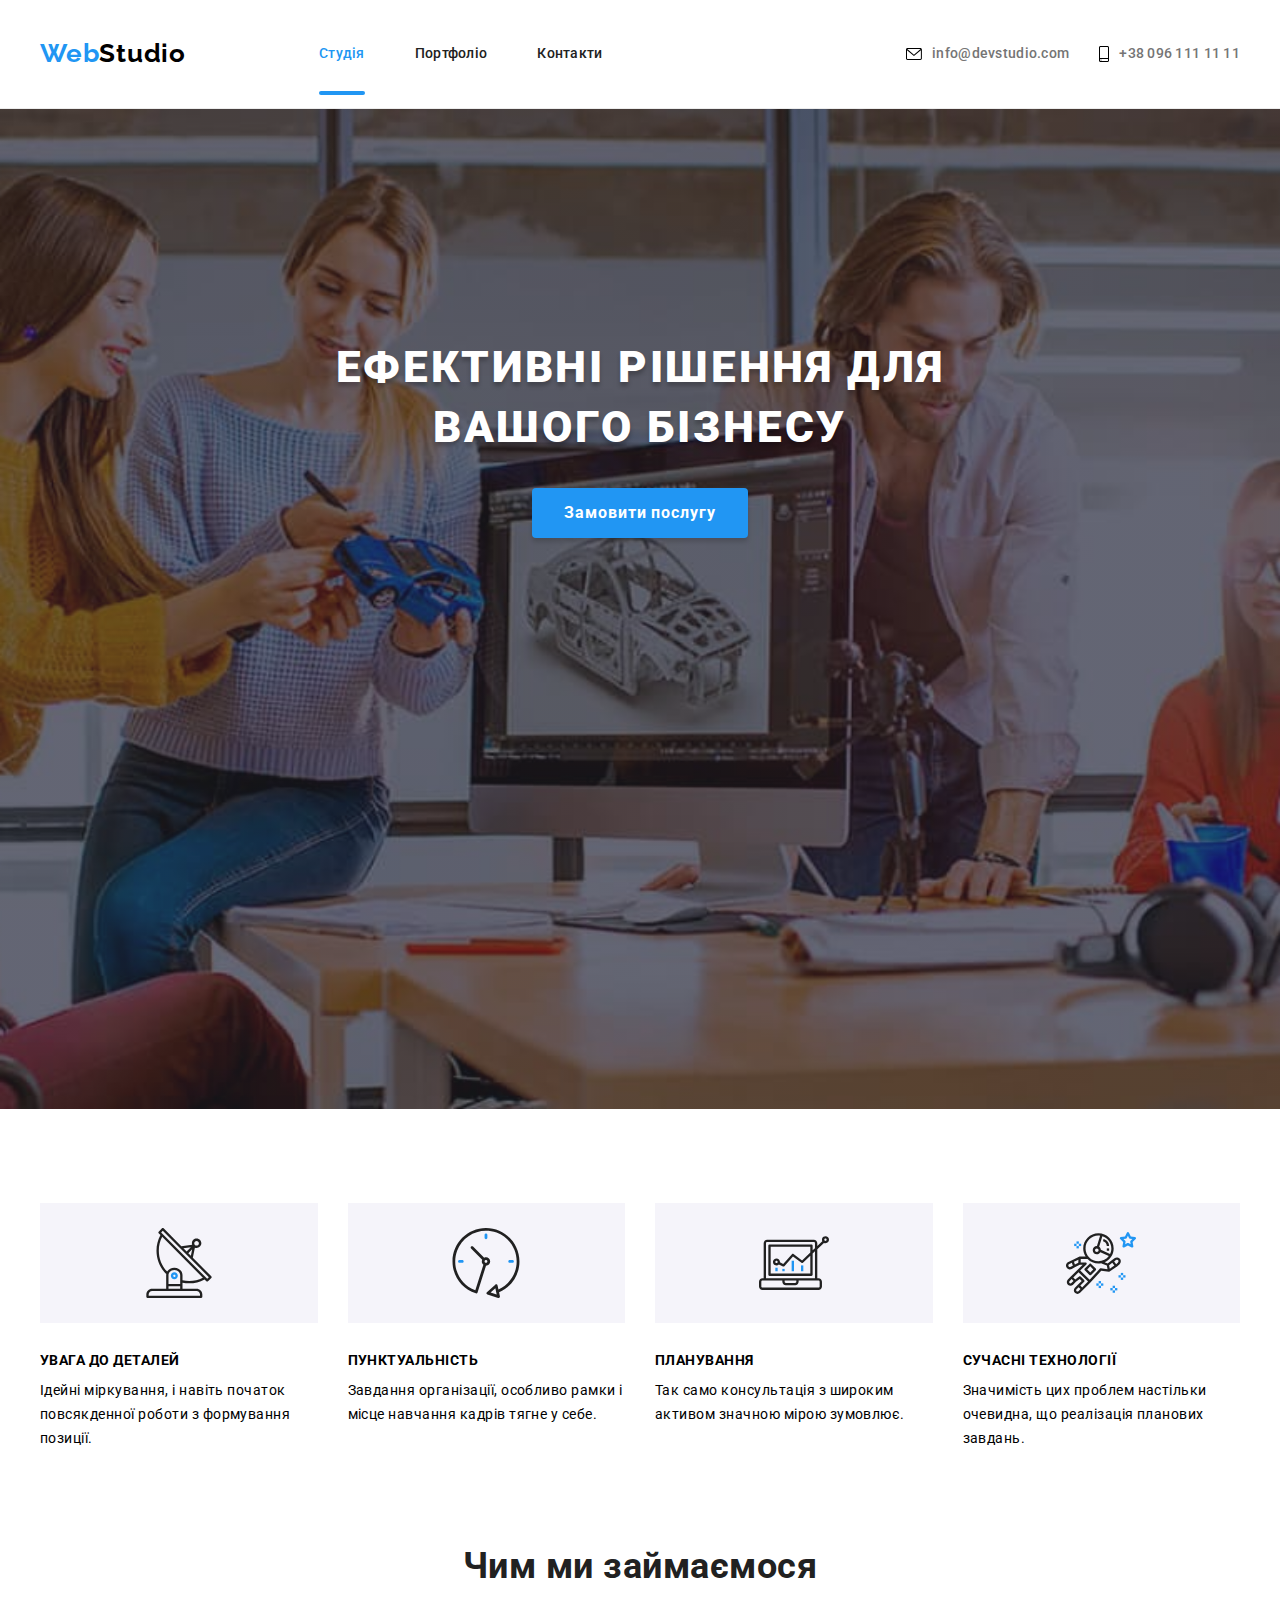
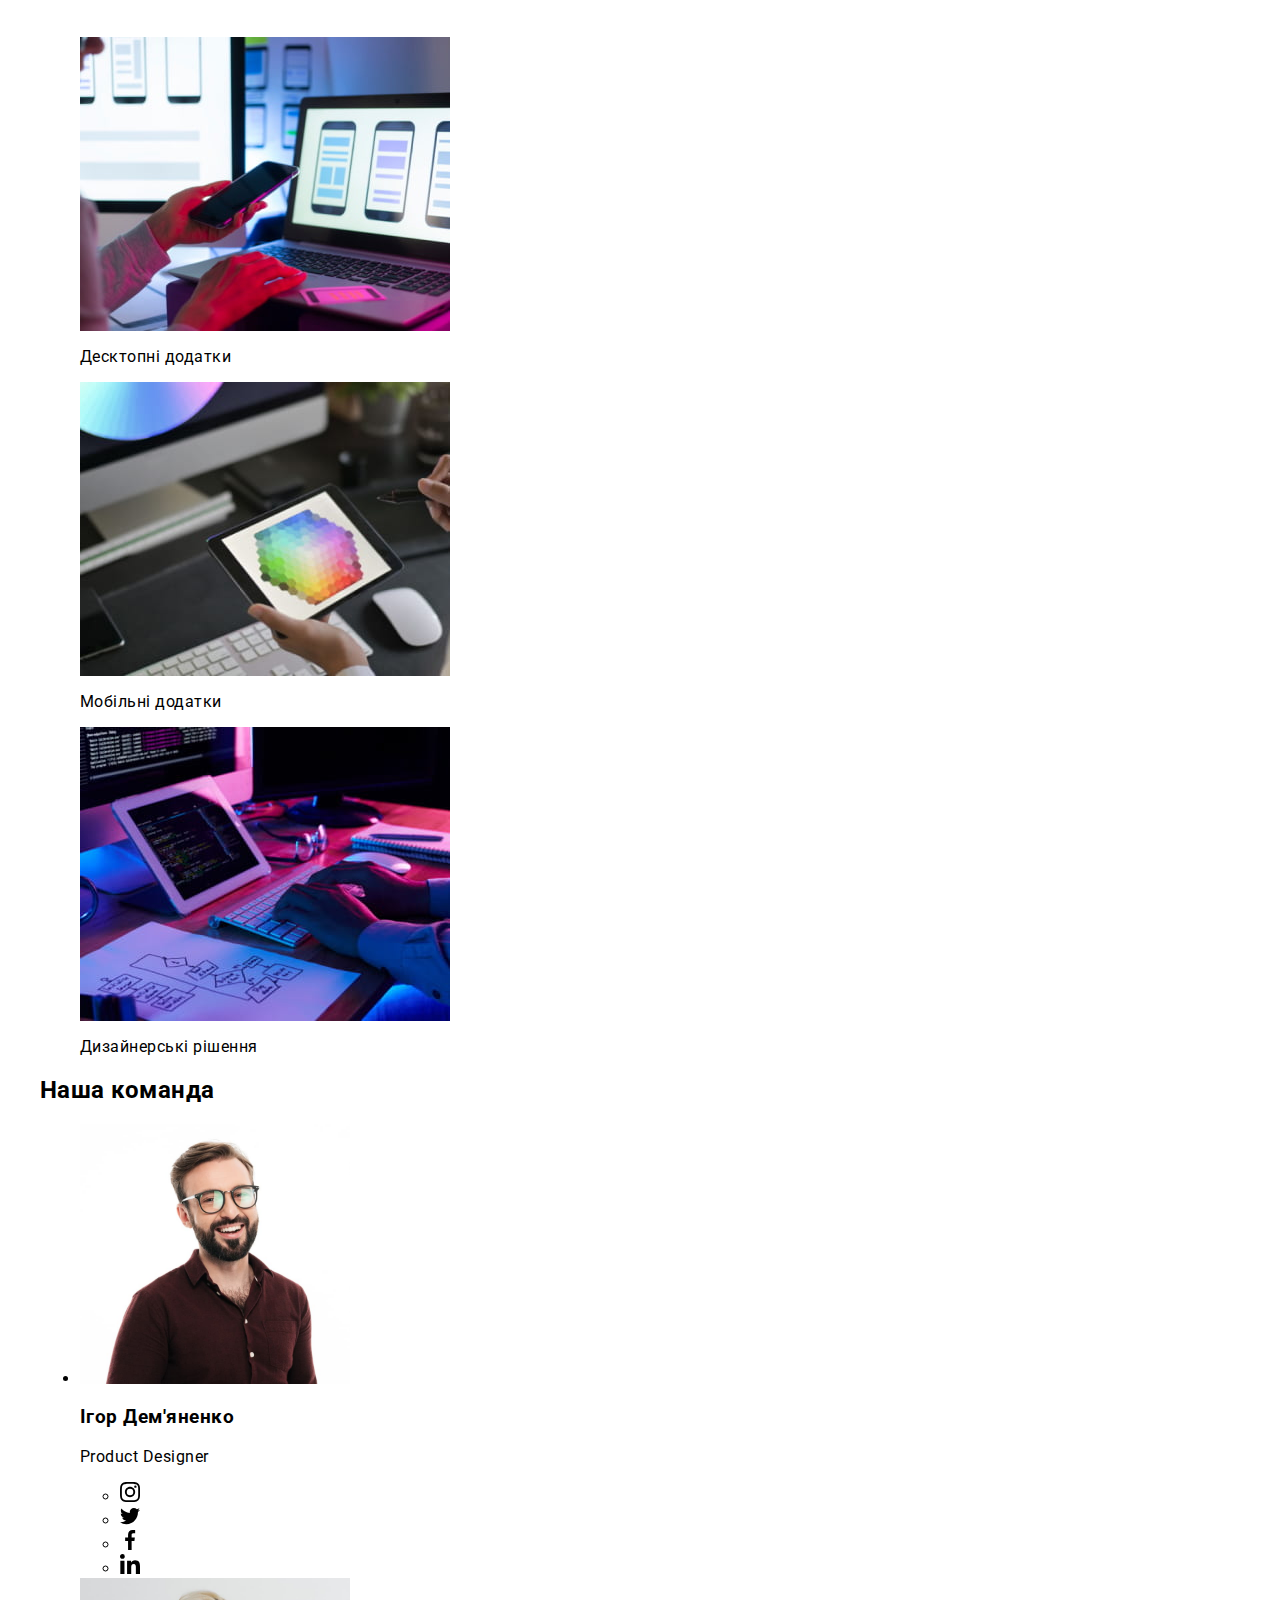
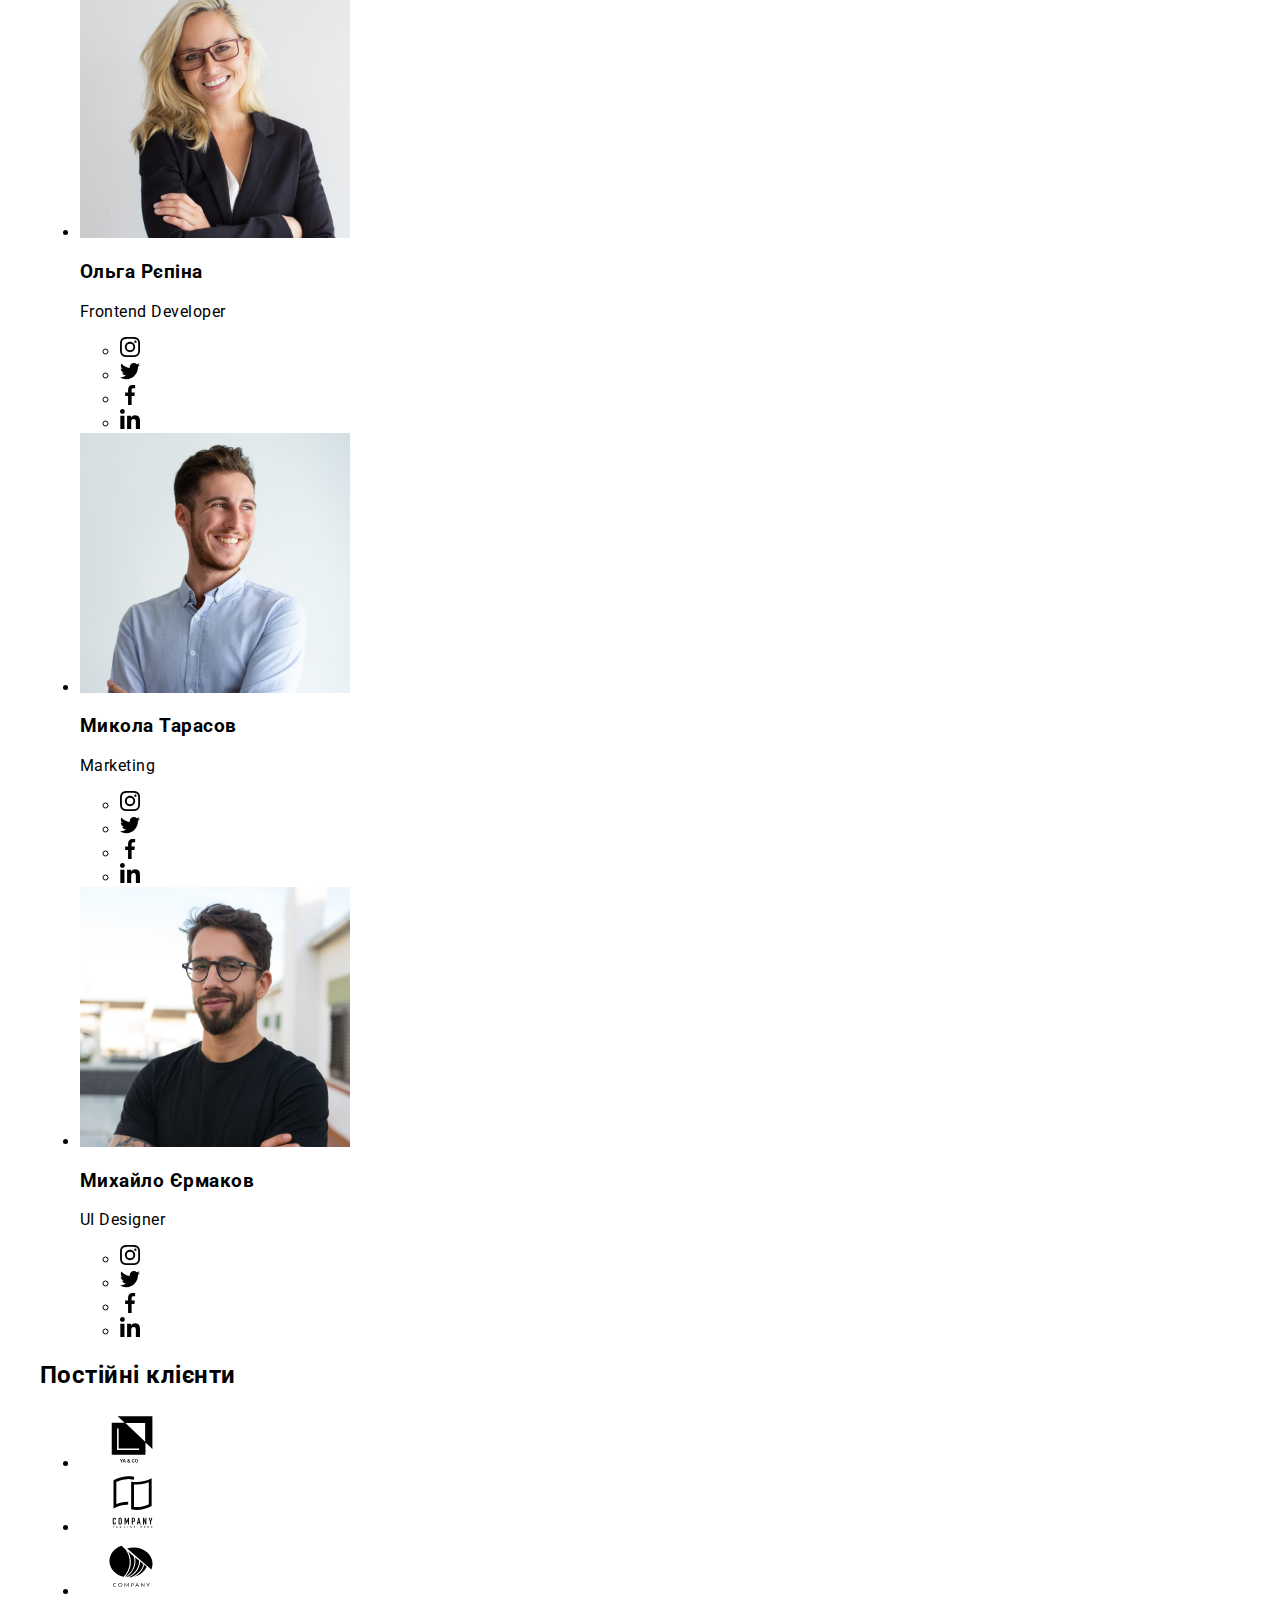
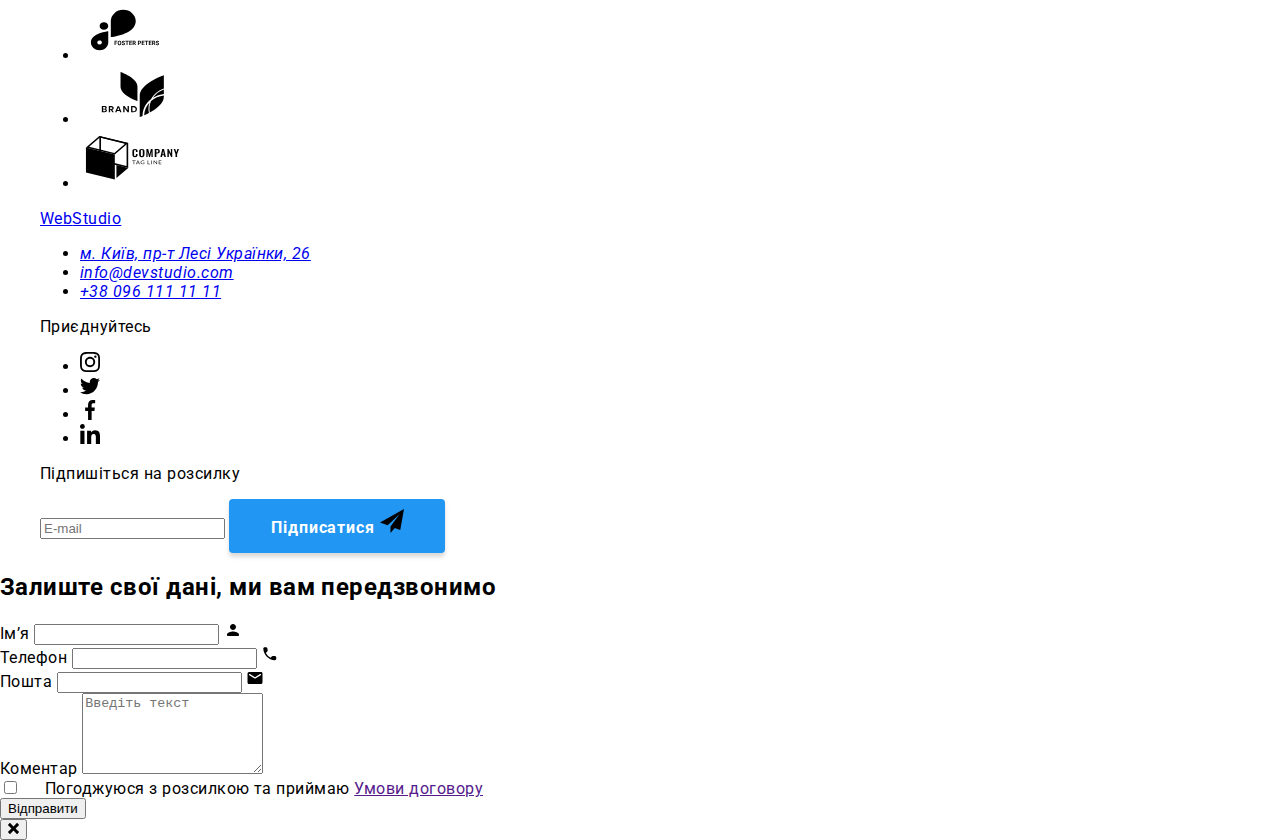
==== commit e8e12e42: "Refactoring the code index.html to sass" ====
--- a/index.html
+++ b/index.html
@@ -21,37 +21,43 @@
       referrerpolicy="no-referrer"
     />
     <!-- My CSS -->
-    <link rel="stylesheet" href="./css/styles.css" />
+    <link rel="stylesheet" href="./css/main.min.css" />
   </head>
-  <body>
+  <body class="body">
     <!--
       |============================
       | Верхня лінія сторінки Студія
       |============================
     -->
 
-    <header class="header">
-      <div class="container header-flex">
-        <a href="./index.html" class="logo-web">Web<span class="logo-studio">Studio</span></a>
+    <header class="page-header">
+      <div class="container page-header__flex">
+        <a href="./index.html" class="logo">Web<span class="logo__studio">Studio</span></a>
         <nav class="nav">
-          <ul class="nav-list">
-            <li class="item"><a class="current" href="./index.html">Студія</a></li>
-            <li class="item"><a href="./portfolio.html">Портфоліо</a></li>
-            <li class="item"><a href="">Контакти</a></li>
+          <ul class="nav__list">
+            <li class="nav__item">
+              <a class="nav__link nav__link-current" href="./index.html">Студія</a>
+            </li>
+
+            <li class="nav__item">
+              <a class="nav__link" href="./portfolio.html">Портфоліо</a>
+            </li>
+
+            <li class="nav__item"><a class="nav__link" href="">Контакти</a></li>
           </ul>
         </nav>
-        <ul class="contacts">
-          <li class="contacts-item">
-            <a class="mail" href="mailto:info@devstudio.com">
-              <svg class="envelope" width="16" height="12">
+        <ul class="contacts-list">
+          <li class="contacts__item">
+            <a class="contacts__link" href="mailto:info@devstudio.com">
+              <svg class="contacts__icon" width="16" height="12">
                 <use href="./images/sprite-icons.svg#icon-envelope"></use>
               </svg>
               info@devstudio.com
             </a>
           </li>
-          <li class="contacts-item">
-            <a class="tel" href="tel:+380961111111">
-              <svg class="smartphone" width="10" height="16">
+          <li class="contacts__item">
+            <a class="contacts__link" href="tel:+380961111111">
+              <svg class="contacts__icon" width="10" height="16">
                 <use href="./images/sprite-icons.svg#icon-smartphone"></use>
               </svg>
               +38 096 111 11 11</a
@@ -74,7 +80,7 @@
         |============================
       -->
       <section class="hero">
-        <h1 class="hero-title">Ефективні рішення для вашого бізнесу</h1>
+        <h1 class="hero__title">Ефективні рішення для вашого бізнесу</h1>
         <button type="button" class="button" data-modal-open>Замовити послугу</button>
       </section>
 
@@ -87,42 +93,50 @@
       <section class="section-features">
         <div class="container">
           <h2 class="visually-hidden">Особливості</h2>
-          <ul class="feature-list">
-            <li class="item">
-              <div class="feature-box">
-                <svg class="feature-icons" width="70" height="70">
+          <ul class="section-features__list">
+            <li class="section-features__item">
+              <div class="section-features__box">
+                <svg class="section-features__icons" width="70" height="70">
                   <use href="./images/sprite-icons.svg#icon-antenna"></use>
                 </svg>
               </div>
-              <h3 class="subtitle">Увага до деталей</h3>
-              <p>Ідейні міркування, і навіть початок повсякденної роботи з формування позиції.</p>
-            </li>
-            <li class="item">
-              <div class="feature-box">
-                <svg class="feature-icons" width="70" height="70">
+              <h3 class="section-features__subtitle">Увага до деталей</h3>
+              <p class="section-features__text">
+                Ідейні міркування, і навіть початок повсякденної роботи з формування позиції.
+              </p>
+            </li>
+            <li class="section-features__item">
+              <div class="section-features__box">
+                <svg class="section-features__icons" width="70" height="70">
                   <use href="./images/sprite-icons.svg#icon-clock"></use>
                 </svg>
               </div>
-              <h3 class="subtitle">Пунктуальність</h3>
-              <p>Завдання організації, особливо рамки і місце навчання кадрів тягне у себе.</p>
-            </li>
-            <li class="item">
-              <div class="feature-box">
-                <svg class="feature-icons" width="70" height="70">
+              <h3 class="section-features__subtitle">Пунктуальність</h3>
+              <p class="section-features__text">
+                Завдання організації, особливо рамки і місце навчання кадрів тягне у себе.
+              </p>
+            </li>
+            <li class="section-features__item">
+              <div class="section-features__box">
+                <svg class="section-features__icons" width="70" height="70">
                   <use href="./images/sprite-icons.svg#icon-diagram"></use>
                 </svg>
               </div>
-              <h3 class="subtitle">Планування</h3>
-              <p>Так само консультація з широким активом значною мірою зумовлює.</p>
-            </li>
-            <li class="item">
-              <div class="feature-box">
-                <svg class="feature-icons" width="70" height="70">
+              <h3 class="section-features__subtitle">Планування</h3>
+              <p class="section-features__text">
+                Так само консультація з широким активом значною мірою зумовлює.
+              </p>
+            </li>
+            <li class="section-features__item">
+              <div class="section-features__box">
+                <svg class="section-features__icons" width="70" height="70">
                   <use href="./images/sprite-icons.svg#icon-astronaut"></use>
                 </svg>
               </div>
-              <h3 class="subtitle">Сучасні технології</h3>
-              <p>Значимість цих проблем настільки очевидна, що реалізація планових завдань.</p>
+              <h3 class="section-features__subtitle">Сучасні технології</h3>
+              <p class="section-features__text">
+                Значимість цих проблем настільки очевидна, що реалізація планових завдань.
+              </p>
             </li>
           </ul>
         </div>
@@ -134,41 +148,44 @@
         |============================
       -->
 
-      <section class="section-work">
+      <section class="section-works">
         <div class="container">
-          <h2>Чим ми займаємося</h2>
-          <ul class="work-list">
-            <li class="item">
-              <div class="work-thumb">
+          <h2 class="section-works__title">Чим ми займаємося</h2>
+          <ul class="section-works__list">
+            <li class="section-works__item">
+              <div class="section-works__thumb">
                 <img
+                  class="section-works__img"
                   src="./images/box-1.jpg"
                   alt="Жінка користується телефоном та ноутбуком"
                   width="370"
                   height="294"
                 />
-                <p>Десктопні додатки</p>
-              </div>
-            </li>
-            <li class="item">
-              <div class="work-thumb">
+                <p class="section-works__text">Десктопні додатки</p>
+              </div>
+            </li>
+            <li class="section-works__item">
+              <div class="section-works__thumb">
                 <img
+                  class="section-works__img"
                   src="./images/box-2.jpg"
                   alt="Дизайнер використовує планшет"
                   width="370"
                   height="294"
                 />
-                <p>Мобільні додатки</p>
-              </div>
-            </li>
-            <li class="item">
-              <div class="work-thumb">
+                <p class="section-works__text">Мобільні додатки</p>
+              </div>
+            </li>
+            <li class="section-works__item">
+              <div class="section-works__thumb">
                 <img
+                  class="section-works__img"
                   src="./images/box-3.jpg"
                   alt="Чоловік займається програмуванням"
                   width="370"
                   height="294"
                 />
-                <p>Дизайнерські рішення</p>
+                <p class="section-works__text">Дизайнерські рішення</p>
               </div>
             </li>
           </ul>
--- a/css/main.min.css
+++ b/css/main.min.css
@@ -0,0 +1 @@
+.body{margin:0;color:var(--primary-text-color);font-family:Roboto,Raleway,Montserrat,sans-serif;letter-spacing:.03em}.visually-hidden{position:absolute;width:1px;height:1px;margin:-1px;border:0;padding:0;white-space:nowrap;-webkit-clip-path:inset(100%);clip-path:inset(100%);clip:rect(0 0 0 0);overflow:hidden}.container{width:1200px;margin:0 auto;padding:0 15px}.contacts__link,.nav__link,.logo{text-decoration:none;color:currentColor}.section-works__list,.section-features__list,.contacts-list,.nav__list{list-style:none}.section-works__title,.section-features__text,.section-features__subtitle,.section-features__list,.contacts-list{margin:0;padding:0}.section-works__img{display:block;max-width:100%;height:auto}.section-features__box{display:-webkit-box;display:-ms-flexbox;display:flex;-webkit-box-align:center;-ms-flex-align:center;align-items:center;-webkit-box-pack:center;-ms-flex-pack:center;justify-content:center}.section-works__title{margin-bottom:50px;color:#212121;font-size:36px;line-height:1.17;text-align:center}.page-header{font-weight:500;font-size:14px;line-height:1.14;letter-spacing:.02em;border-bottom:1px solid #ececec}.page-header__flex{display:-webkit-box;display:-ms-flexbox;display:flex;-webkit-box-align:center;-ms-flex-align:center;align-items:center}.logo{display:inline-block;padding-top:24px;padding-bottom:25px;color:#2196f3;font-family:"Raleway";font-weight:700;font-size:26px;line-height:1.2;letter-spacing:.03em}.logo__studio{color:#000}.nav{margin-left:93px}.nav__list{display:-webkit-box;display:-ms-flexbox;display:flex;-webkit-box-align:center;-ms-flex-align:center;align-items:center;gap:50px}.nav__item{position:relative;padding-top:32px;padding-bottom:32px}.nav__link{padding-top:32px;padding-bottom:32px;color:#212121;-webkit-transition:color 250ms cubic-bezier(0.4, 0, 0.2, 1);transition:color 250ms cubic-bezier(0.4, 0, 0.2, 1)}.nav__link:hover,.nav__link:focus{color:#2196f3}.nav__link-current{color:#2196f3}.nav__link-current::after{position:absolute;bottom:-1px;left:0;content:"";display:block;width:100%;height:4px;border-radius:2px;background-color:#2196f3}.contacts-list{margin-left:auto;display:-webkit-box;display:-ms-flexbox;display:flex;-webkit-box-align:center;-ms-flex-align:center;align-items:center;gap:30px}.contacts__link{display:-webkit-box;display:-ms-flexbox;display:flex;-webkit-box-align:center;-ms-flex-align:center;align-items:center;padding-top:32px;padding-bottom:32px;color:#757575;-webkit-transition:color 250ms cubic-bezier(0.4, 0, 0.2, 1),fill 250ms cubic-bezier(0.4, 0, 0.2, 1);transition:color 250ms cubic-bezier(0.4, 0, 0.2, 1),fill 250ms cubic-bezier(0.4, 0, 0.2, 1)}.contacts__link:hover,.contacts__link:focus{color:#2196f3;fill:#2196f3}.contacts__icon{margin-right:10px}.hero{padding-top:200px;padding-bottom:200px;margin-left:auto;margin-right:auto;max-width:1600px;min-height:600px;background-color:#2f303a;text-align:center;background-image:-webkit-gradient(linear, left top, right top, from(rgba(47, 48, 58, 0.4)), to(rgba(47, 48, 58, 0.4))),url(../images/bg-images/hero-bg.jpg);background-image:linear-gradient(to right, rgba(47, 48, 58, 0.4), rgba(47, 48, 58, 0.4)),url(../images/bg-images/hero-bg.jpg);background-size:cover;background-position:center}.hero__title{margin-left:auto;margin-right:auto;margin-bottom:30px;width:696px;color:#fff;font-weight:900;font-size:44px;line-height:1.36;letter-spacing:.06em;text-transform:uppercase;text-shadow:0px 4px 4px rgba(0,0,0,.25)}.button{color:#fff;background-color:#2196f3;cursor:pointer;display:inline-block;padding:10px 32px;border-radius:4px;-webkit-box-shadow:0px 4px 4px rgba(0,0,0,.15);box-shadow:0px 4px 4px rgba(0,0,0,.15);min-width:216px;min-height:50px;border:none;font-family:inherit;font-weight:700;font-size:16px;line-height:1.88;letter-spacing:.06em}.section-features{padding-top:94px;padding-bottom:94px}.section-features__list{display:-webkit-box;display:-ms-flexbox;display:flex;-ms-flex-wrap:wrap;flex-wrap:wrap;gap:30px}.section-features__item{-ms-flex-preferred-size:calc((100% - (30px * (4 - 1))) / 4);flex-basis:calc((100% - (30px * (4 - 1))) / 4)}.section-features__box{margin-bottom:30px;width:100%;min-height:120px;background-color:#f5f4fa}.section-features__subtitle{margin-bottom:10px;color:var(--title-text-color);font-size:14px;line-height:1.14;text-transform:uppercase}.section-features__text{font-size:14px;line-height:1.71}/*# sourceMappingURL=main.min.css.map */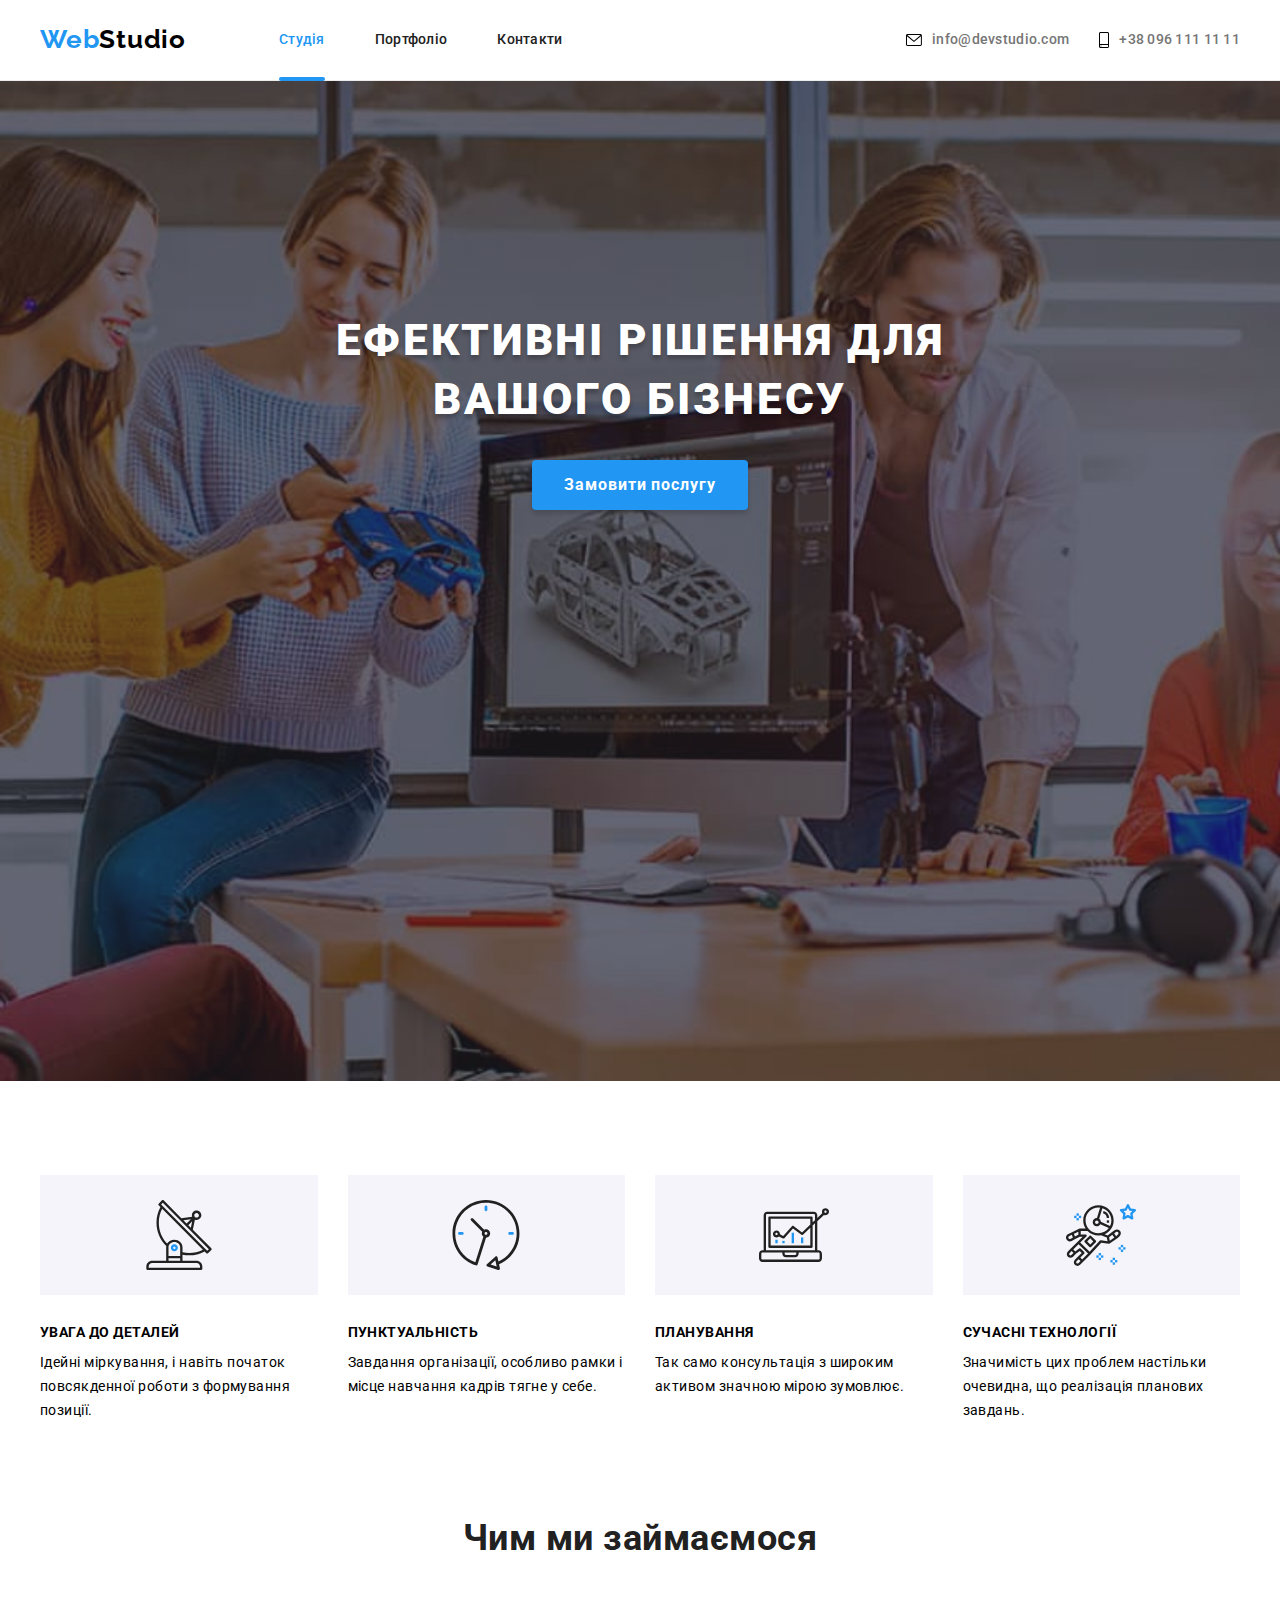
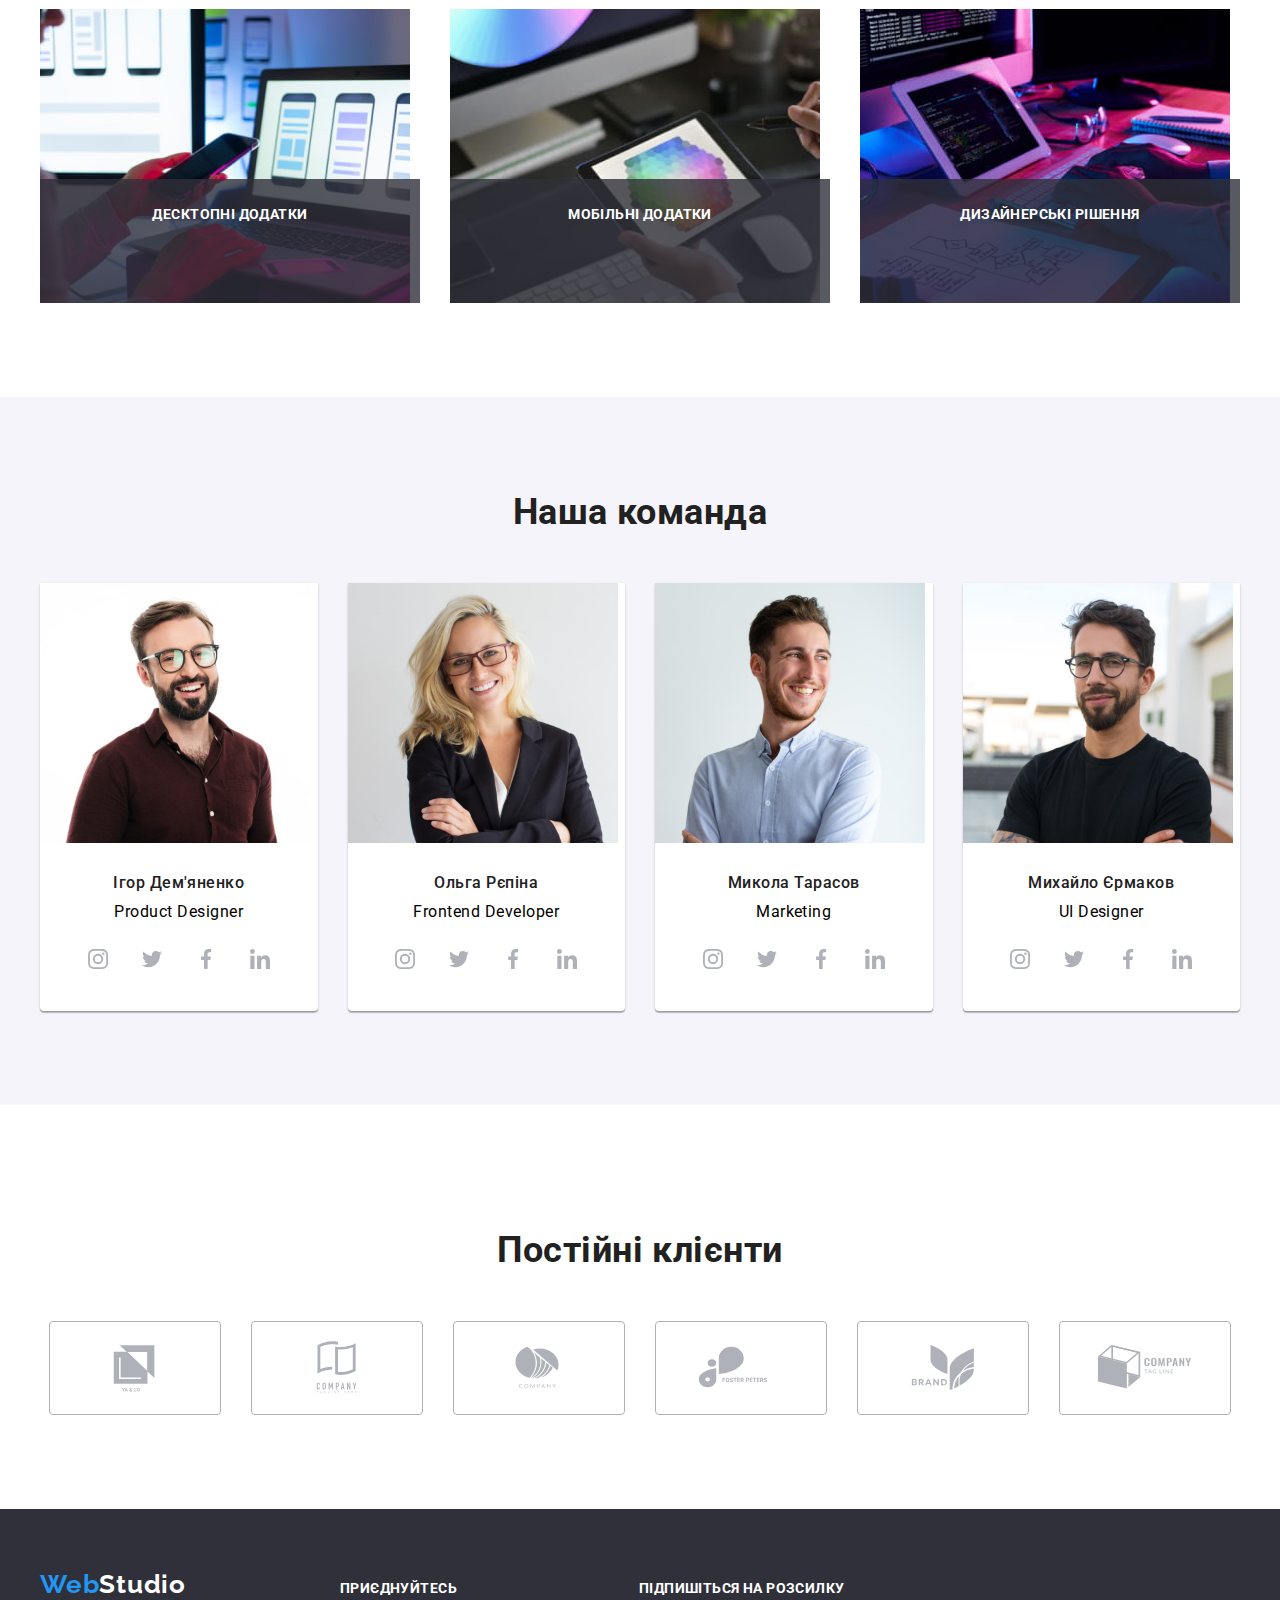
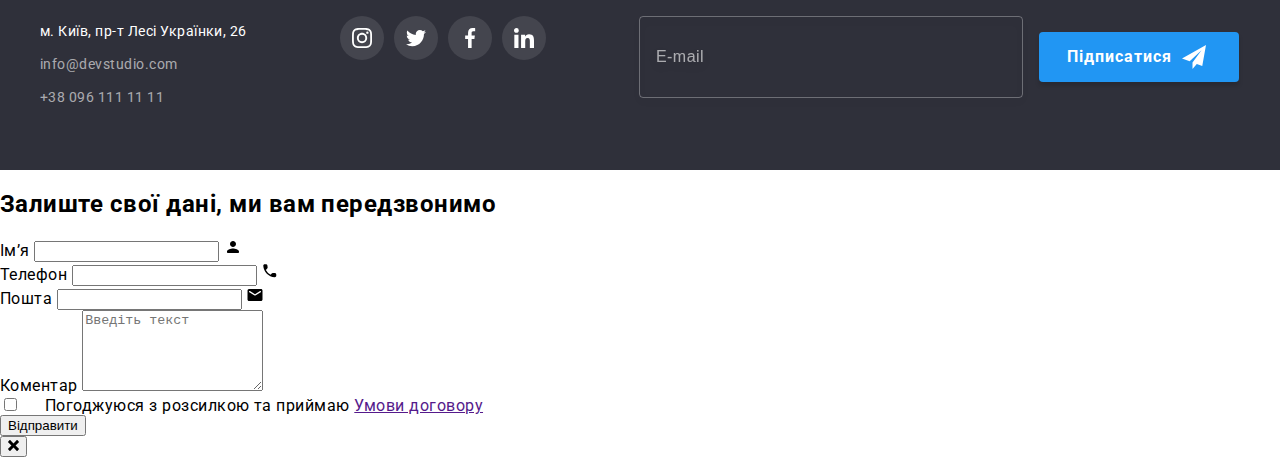
==== commit 4a0b63b0: "continue refactoring to sass" ====
--- a/index.html
+++ b/index.html
@@ -200,58 +200,64 @@
 
       <section class="section-team">
         <div class="container">
-          <h2>Наша команда</h2>
-          <ul class="team-list">
-            <li class="item">
-              <img src="./images/card-1.jpg" alt="Ігор Дем'яненко" width="270" height="260" />
-              <div class="team-name">
-                <h3>Ігор Дем'яненко</h3>
-                <p lang="En">Product Designer</p>
-                <ul class="social-list">
-                  <li class="social-item">
+          <h2 class="section-team__title">Наша команда</h2>
+          <ul class="section-team__list">
+            <li class="section-team__item">
+              <img
+                class="section-team__img"
+                src="./images/card-1.jpg"
+                alt="Ігор Дем'яненко"
+                width="270"
+                height="260"
+              />
+              <div class="section-team__description">
+                <h3 class="section-team__name">Ігор Дем'яненко</h3>
+                <p class="section-team__position" lang="En">Product Designer</p>
+                <ul class="social">
+                  <li class="social__item">
                     <a
                       href="https://www.instagram.com/"
-                      class="social-link"
-                      target="_blank"
-                      rel="nofollow noopener noreffer"
-                    >
-                      <svg class="social-icons" width="20" height="20">
+                      class="social__link"
+                      target="_blank"
+                      rel="nofollow noopener noreffer"
+                    >
+                      <svg class="social__icon" width="20" height="20">
                         <use href="./images/sprite-icons.svg#icon-instagram"></use>
                       </svg>
                     </a>
                   </li>
-                  <li class="social-item">
+                  <li class="social__item">
                     <a
                       href="https://www.twitter.com/"
-                      class="social-link"
-                      target="_blank"
-                      rel="nofollow noopener noreffer"
-                    >
-                      <svg class="social-icons" width="20" height="20">
+                      class="social__link"
+                      target="_blank"
+                      rel="nofollow noopener noreffer"
+                    >
+                      <svg class="social__icon" width="20" height="20">
                         <use href="./images/sprite-icons.svg#icon-twitter"></use>
                       </svg>
                     </a>
                   </li>
-                  <li class="social-item">
+                  <li class="social__item">
                     <a
                       href="https://www.facebook.com/"
-                      class="social-link"
-                      target="_blank"
-                      rel="nofollow noopener noreffer"
-                    >
-                      <svg class="social-icons" width="20" height="20">
+                      class="social__link"
+                      target="_blank"
+                      rel="nofollow noopener noreffer"
+                    >
+                      <svg class="social__icon" width="20" height="20">
                         <use href="./images/sprite-icons.svg#icon-facebook"></use>
                       </svg>
                     </a>
                   </li>
-                  <li class="social-item">
+                  <li class="social__item">
                     <a
                       href="https://www.linkedin.com/"
-                      class="social-link"
-                      target="_blank"
-                      rel="nofollow noopener noreffer"
-                    >
-                      <svg class="social-icons" width="20" height="20">
+                      class="social__link"
+                      target="_blank"
+                      rel="nofollow noopener noreffer"
+                    >
+                      <svg class="social__icon" width="20" height="20">
                         <use href="./images/sprite-icons.svg#icon-linkedin"></use>
                       </svg>
                     </a>
@@ -260,56 +266,62 @@
               </div>
             </li>
 
-            <li class="item">
-              <img src="./images/card-2.jpg" alt="Ольга Рєпіна" width="270" height="260" />
-              <div class="team-name">
-                <h3>Ольга Рєпіна</h3>
-                <p lang="En">Frontend Developer</p>
-                <ul class="social-list">
-                  <li class="social-item">
+            <li class="section-team__item">
+              <img
+                class="section-team__img"
+                src="./images/card-2.jpg"
+                alt="Ольга Рєпіна"
+                width="270"
+                height="260"
+              />
+              <div class="section-team__description">
+                <h3 class="section-team__name">Ольга Рєпіна</h3>
+                <p class="section-team__position" lang="En">Frontend Developer</p>
+                <ul class="social">
+                  <li class="social__item">
                     <a
                       href="https://www.instagram.com/"
-                      class="social-link"
-                      target="_blank"
-                      rel="nofollow noopener noreffer"
-                    >
-                      <svg class="social-icons" width="20" height="20">
+                      class="social__link"
+                      target="_blank"
+                      rel="nofollow noopener noreffer"
+                    >
+                      <svg class="social__icon" width="20" height="20">
                         <use href="./images/sprite-icons.svg#icon-instagram"></use>
                       </svg>
                     </a>
                   </li>
-                  <li class="social-item">
+                  <li class="social__item">
                     <a
                       href="https://www.twitter.com/"
-                      class="social-link"
-                      target="_blank"
-                      rel="nofollow noopener noreffer"
-                    >
-                      <svg class="social-icons" width="20" height="20">
+                      class="social__link"
+                      target="_blank"
+                      rel="nofollow noopener noreffer"
+                    >
+                      <svg class="social__icon" width="20" height="20">
                         <use href="./images/sprite-icons.svg#icon-twitter"></use>
                       </svg>
                     </a>
                   </li>
-                  <li class="social-item">
+                  <li class="social__item">
                     <a
                       href="https://www.facebook.com/"
-                      class="social-link"
-                      target="_blank"
-                      rel="nofollow noopener noreffer"
-                    >
-                      <svg class="social-icons" width="20" height="20">
+                      class="social__link"
+                      target="_blank"
+                      rel="nofollow noopener noreffer"
+                    >
+                      <svg class="social__icon" width="20" height="20">
                         <use href="./images/sprite-icons.svg#icon-facebook"></use>
                       </svg>
                     </a>
                   </li>
-                  <li class="social-item">
+                  <li class="social__item">
                     <a
                       href="https://www.linkedin.com/"
-                      class="social-link"
-                      target="_blank"
-                      rel="nofollow noopener noreffer"
-                    >
-                      <svg class="social-icons" width="20" height="20">
+                      class="social__link"
+                      target="_blank"
+                      rel="nofollow noopener noreffer"
+                    >
+                      <svg class="social__icons" width="20" height="20">
                         <use href="./images/sprite-icons.svg#icon-linkedin"></use>
                       </svg>
                     </a>
@@ -318,56 +330,62 @@
               </div>
             </li>
 
-            <li class="item">
-              <img src="./images/card-3.jpg" alt="Микола Тарасов" width="270" height="260" />
-              <div class="team-name">
-                <h3>Микола Тарасов</h3>
-                <p lang="En">Marketing</p>
-                <ul class="social-list">
-                  <li class="social-item">
+            <li class="section-team__item">
+              <img
+                class="section-team__img"
+                src="./images/card-3.jpg"
+                alt="Микола Тарасов"
+                width="270"
+                height="260"
+              />
+              <div class="section-team__description">
+                <h3 class="section-team__name">Микола Тарасов</h3>
+                <p class="section-team__position" lang="En">Marketing</p>
+                <ul class="social">
+                  <li class="social__item">
                     <a
                       href="https://www.instagram.com/"
-                      class="social-link"
-                      target="_blank"
-                      rel="nofollow noopener noreffer"
-                    >
-                      <svg class="social-icons" width="20" height="20">
+                      class="social__link"
+                      target="_blank"
+                      rel="nofollow noopener noreffer"
+                    >
+                      <svg class="social__icon" width="20" height="20">
                         <use href="./images/sprite-icons.svg#icon-instagram"></use>
                       </svg>
                     </a>
                   </li>
-                  <li class="social-item">
+                  <li class="social__item">
                     <a
                       href="https://www.twitter.com/"
-                      class="social-link"
-                      target="_blank"
-                      rel="nofollow noopener noreffer"
-                    >
-                      <svg class="social-icons" width="20" height="20">
+                      class="social__link"
+                      target="_blank"
+                      rel="nofollow noopener noreffer"
+                    >
+                      <svg class="social__icon" width="20" height="20">
                         <use href="./images/sprite-icons.svg#icon-twitter"></use>
                       </svg>
                     </a>
                   </li>
-                  <li class="social-item">
+                  <li class="social__item">
                     <a
                       href="https://www.facebook.com/"
-                      class="social-link"
-                      target="_blank"
-                      rel="nofollow noopener noreffer"
-                    >
-                      <svg class="social-icons" width="20" height="20">
+                      class="social__link"
+                      target="_blank"
+                      rel="nofollow noopener noreffer"
+                    >
+                      <svg class="social__icon" width="20" height="20">
                         <use href="./images/sprite-icons.svg#icon-facebook"></use>
                       </svg>
                     </a>
                   </li>
-                  <li class="social-item">
+                  <li class="social__item">
                     <a
                       href="https://www.linkedin.com/"
-                      class="social-link"
-                      target="_blank"
-                      rel="nofollow noopener noreffer"
-                    >
-                      <svg class="social-icons" width="20" height="20">
+                      class="social__link"
+                      target="_blank"
+                      rel="nofollow noopener noreffer"
+                    >
+                      <svg class="social__icon" width="20" height="20">
                         <use href="./images/sprite-icons.svg#icon-linkedin"></use>
                       </svg>
                     </a>
@@ -376,56 +394,62 @@
               </div>
             </li>
 
-            <li class="item">
-              <img src="./images/card-4.jpg" alt="Михайло Єрмаков" width="270" height="260" />
-              <div class="team-name">
-                <h3>Михайло Єрмаков</h3>
-                <p lang="En">UI Designer</p>
-                <ul class="social-list">
-                  <li class="social-item">
+            <li class="section-team__item">
+              <img
+                class="section-team__img"
+                src="./images/card-4.jpg"
+                alt="Михайло Єрмаков"
+                width="270"
+                height="260"
+              />
+              <div class="section-team__description">
+                <h3 class="section-team__name">Михайло Єрмаков</h3>
+                <p class="section-team__position" lang="En">UI Designer</p>
+                <ul class="social">
+                  <li class="social__item">
                     <a
                       href="https://www.instagram.com/"
-                      class="social-link"
-                      target="_blank"
-                      rel="nofollow noopener noreffer"
-                    >
-                      <svg class="social-icons" width="20" height="20">
+                      class="social__link"
+                      target="_blank"
+                      rel="nofollow noopener noreffer"
+                    >
+                      <svg class="social__icon" width="20" height="20">
                         <use href="./images/sprite-icons.svg#icon-instagram"></use>
                       </svg>
                     </a>
                   </li>
-                  <li class="social-item">
+                  <li class="social__item">
                     <a
                       href="https://www.twitter.com/"
-                      class="social-link"
-                      target="_blank"
-                      rel="nofollow noopener noreffer"
-                    >
-                      <svg class="social-icons" width="20" height="20">
+                      class="social__link"
+                      target="_blank"
+                      rel="nofollow noopener noreffer"
+                    >
+                      <svg class="social__icon" width="20" height="20">
                         <use href="./images/sprite-icons.svg#icon-twitter"></use>
                       </svg>
                     </a>
                   </li>
-                  <li class="social-item">
+                  <li class="social__item">
                     <a
                       href="https://www.facebook.com/"
-                      class="social-link"
-                      target="_blank"
-                      rel="nofollow noopener noreffer"
-                    >
-                      <svg class="social-icons" width="20" height="20">
+                      class="social__link"
+                      target="_blank"
+                      rel="nofollow noopener noreffer"
+                    >
+                      <svg class="social__icon" width="20" height="20">
                         <use href="./images/sprite-icons.svg#icon-facebook"></use>
                       </svg>
                     </a>
                   </li>
-                  <li class="social-item">
+                  <li class="social__item">
                     <a
                       href="https://www.linkedin.com/"
-                      class="social-link"
-                      target="_blank"
-                      rel="nofollow noopener noreffer"
-                    >
-                      <svg class="social-icons" width="20" height="20">
+                      class="social__link"
+                      target="_blank"
+                      rel="nofollow noopener noreffer"
+                    >
+                      <svg class="social__icon" width="20" height="20">
                         <use href="./images/sprite-icons.svg#icon-linkedin"></use>
                       </svg>
                     </a>
@@ -445,46 +469,46 @@
 
       <section class="section-clients">
         <div class="container">
-          <h2>Постійні клієнти</h2>
-          <ul class="list">
-            <li class="item">
-              <a href="" class="link">
-                <svg class="client-icons" width="106" height="60">
+          <h2 class="section-clients__title">Постійні клієнти</h2>
+          <ul class="section-clients__list">
+            <li class="section-clients__item">
+              <a href="" class="section-clients__link">
+                <svg class="section-clients__icon" width="106" height="60">
                   <use href="./images/sprite-icons.svg#icon-client-6"></use>
                 </svg>
               </a>
             </li>
-            <li class="item">
-              <a href="" class="link">
-                <svg class="client-icons" width="106" height="60">
+            <li class="section-clients__item">
+              <a href="" class="section-clients__link">
+                <svg class="section-clients__icon" width="106" height="60">
                   <use href="./images/sprite-icons.svg#icon-client-5"></use>
                 </svg>
               </a>
             </li>
-            <li class="item">
-              <a href="" class="link">
-                <svg class="client-icons" width="106" height="60">
+            <li class="section-clients__item">
+              <a href="" class="section-clients__link">
+                <svg class="section-clients__icon" width="106" height="60">
                   <use href="./images/sprite-icons.svg#icon-client-4"></use>
                 </svg>
               </a>
             </li>
-            <li class="item">
-              <a href="" class="link">
-                <svg class="client-icons" width="106" height="60">
+            <li class="section-clients__item">
+              <a href="" class="section-clients__link">
+                <svg class="section-clients__icon" width="106" height="60">
                   <use href="./images/sprite-icons.svg#icon-client-3"></use>
                 </svg>
               </a>
             </li>
-            <li class="item">
-              <a href="" class="link">
-                <svg class="client-icons" width="106" height="60">
+            <li class="section-clients__item">
+              <a href="" class="section-clients__link">
+                <svg class="section-clients__icon" width="106" height="60">
                   <use href="./images/sprite-icons.svg#icon-client-2"></use>
                 </svg>
               </a>
             </li>
-            <li class="item">
-              <a href="" class="link">
-                <svg class="client-icons" width="106" height="60">
+            <li class="section-clients__item">
+              <a href="" class="section-clients__link">
+                <svg class="section-clients__icon" width="106" height="60">
                   <use href="./images/sprite-icons.svg#icon-client-1"></use>
                 </svg>
               </a>
@@ -501,71 +525,78 @@
     -->
 
     <footer class="footer">
-      <div class="container footer-flex">
-        <div>
-          <a href="./index.html" class="logo-web">Web<span class="logo-studio">Studio</span></a>
-          <address class="footer-address">
-            <ul class="address-list">
-              <li class="address-item">
+      <div class="container footer__flex">
+        <div class="footer__group">
+          <a href="./index.html" class="logo logo--footer"
+            >Web<span class="logo__studio logo__studio--white">Studio</span></a
+          >
+          <address class="address">
+            <ul class="address__list">
+              <li class="address__item">
                 <a
-                  class="address"
+                  class="address__link address__link--white"
                   href="https://goo.gl/maps/hQi6V8cCwgHhLjm26"
                   target="_blank"
                   rel="nofollow noopener noreffer"
                   >м. Київ, пр-т Лесі Українки, 26</a
                 >
               </li>
-              <li class="address-item">
-                <a href="mailto:info@devstudio.com">info@devstudio.com</a>
+              <li class="address__item">
+                <a class="address__link" href="mailto:info@devstudio.com">info@devstudio.com</a>
               </li>
-              <li class="address-item"><a href="tel:+380961111111">+38 096 111 11 11</a></li>
+              <li class="address__item">
+                <a class="address__link" href="tel:+380961111111">+38 096 111 11 11</a>
+              </li>
             </ul>
           </address>
         </div>
-        <div class="social">
-          <p class="social-title">Приєднуйтесь</p>
-          <ul class="list">
-            <li class="item">
+        <div class="social-group">
+          <p class="social-group__title">Приєднуйтесь</p>
+          <ul class="social">
+            <li class="social__item">
               <a
                 href="https://www.instagram.com/"
-                class="link"
+                class="social__link social__link--footer"
                 target="_blank"
                 rel="nofollow noopener noreffer"
               >
-                <svg class="social-icons" width="20" height="20">
+                <svg class="social__icon social__icon--footer" width="20" height="20">
                   <use href="./images/sprite-icons.svg#icon-instagram"></use>
                 </svg>
               </a>
             </li>
-            <li class="item">
+            <li class="social__item">
               <a
-                href="https://twitter.com/?lang=uk"
-                class="link"
+                href="https://www.twitter.com/"
+                class="social__link social__link--footer"
                 target="_blank"
                 rel="nofollow noopener noreffer"
-                ><svg class="social-icons" width="20" height="20">
+              >
+                <svg class="social__icon social__icon--footer" width="20" height="20">
                   <use href="./images/sprite-icons.svg#icon-twitter"></use>
                 </svg>
               </a>
             </li>
-            <li class="item">
+            <li class="social__item">
               <a
                 href="https://www.facebook.com/"
-                class="link"
+                class="social__link social__link--footer"
                 target="_blank"
                 rel="nofollow noopener noreffer"
-                ><svg class="social-icons" width="20" height="20">
+              >
+                <svg class="social__icon social__icon--footer" width="20" height="20">
                   <use href="./images/sprite-icons.svg#icon-facebook"></use>
                 </svg>
               </a>
             </li>
-            <li class="item">
+            <li class="social__item">
               <a
                 href="https://www.linkedin.com/"
-                class="link"
+                class="social__link social__link--footer"
                 target="_blank"
                 rel="nofollow noopener noreffer"
-                ><svg class="social-icons" width="20" height="20">
+              >
+                <svg class="social__icon social__icon--footer" width="20" height="20">
                   <use href="./images/sprite-icons.svg#icon-linkedin"></use>
                 </svg>
               </a>
@@ -573,14 +604,14 @@
           </ul>
         </div>
         <form class="subscription" action="subscription">
-          <p class="social-title">Підпишіться на розсилку</p>
-          <label>
-            <input class="email" name="email" type="email" placeholder="E-mail" />
+          <p class="subscription__title">Підпишіться на розсилку</p>
+          <label class="subscription__label">
+            <input class="subscription__input" name="email" type="email" placeholder="E-mail" />
           </label>
 
-          <button class="button" type="submit">
+          <button class="subscription__button" type="submit">
             Підписатися
-            <svg class="send" width="24" height="24">
+            <svg class="subscription__icon" width="24" height="24">
               <use href="./images/sprite-icons.svg#send"></use>
             </svg>
           </button>
@@ -596,8 +627,8 @@
     <div class="backdrop is-hidden" data-modal>
       <div class="modal">
         <form name="order">
-          <h2>Залиште свої дані, ми вам передзвонимо</h2>
-          <div class="form-field">
+          <h2 class="order__title">Залиште свої дані, ми вам передзвонимо</h2>
+          <div class="order__form-field">
             <label for="name">Ім&#8217;я</label>
             <input class="text-field" type="text" name="name" id="name" />
             <svg class="form-icon" width="18" height="18">
@@ -605,7 +636,7 @@
             </svg>
           </div>
 
-          <div class="form-field">
+          <div class="order__form-field">
             <label for="tel">Телефон</label>
             <input class="text-field" type="tel" name="phone_number" id="tel" />
             <svg class="form-icon" width="18" height="18">
@@ -613,7 +644,7 @@
             </svg>
           </div>
 
-          <div class="form-field">
+          <div class="order__form-field">
             <label for="email">Пошта</label>
             <input class="text-field" type="email" name="email" id="email" />
             <svg class="form-icon" width="18" height="18">
@@ -621,7 +652,7 @@
             </svg>
           </div>
 
-          <div class="form-field">
+          <div class="order__form-field">
             <label for="comment">Коментар</label>
             <textarea name="comment" id="comment" rows="5" placeholder="Введіть текст"></textarea>
           </div>
--- a/css/main.min.css
+++ b/css/main.min.css
@@ -1 +1 @@
-.body{margin:0;color:var(--primary-text-color);font-family:Roboto,Raleway,Montserrat,sans-serif;letter-spacing:.03em}.visually-hidden{position:absolute;width:1px;height:1px;margin:-1px;border:0;padding:0;white-space:nowrap;-webkit-clip-path:inset(100%);clip-path:inset(100%);clip:rect(0 0 0 0);overflow:hidden}.container{width:1200px;margin:0 auto;padding:0 15px}.contacts__link,.nav__link,.logo{text-decoration:none;color:currentColor}.section-works__list,.section-features__list,.contacts-list,.nav__list{list-style:none}.section-works__title,.section-features__text,.section-features__subtitle,.section-features__list,.contacts-list{margin:0;padding:0}.section-works__img{display:block;max-width:100%;height:auto}.section-features__box{display:-webkit-box;display:-ms-flexbox;display:flex;-webkit-box-align:center;-ms-flex-align:center;align-items:center;-webkit-box-pack:center;-ms-flex-pack:center;justify-content:center}.section-works__title{margin-bottom:50px;color:#212121;font-size:36px;line-height:1.17;text-align:center}.page-header{font-weight:500;font-size:14px;line-height:1.14;letter-spacing:.02em;border-bottom:1px solid #ececec}.page-header__flex{display:-webkit-box;display:-ms-flexbox;display:flex;-webkit-box-align:center;-ms-flex-align:center;align-items:center}.logo{display:inline-block;padding-top:24px;padding-bottom:25px;color:#2196f3;font-family:"Raleway";font-weight:700;font-size:26px;line-height:1.2;letter-spacing:.03em}.logo__studio{color:#000}.nav{margin-left:93px}.nav__list{display:-webkit-box;display:-ms-flexbox;display:flex;-webkit-box-align:center;-ms-flex-align:center;align-items:center;gap:50px}.nav__item{position:relative;padding-top:32px;padding-bottom:32px}.nav__link{padding-top:32px;padding-bottom:32px;color:#212121;-webkit-transition:color 250ms cubic-bezier(0.4, 0, 0.2, 1);transition:color 250ms cubic-bezier(0.4, 0, 0.2, 1)}.nav__link:hover,.nav__link:focus{color:#2196f3}.nav__link-current{color:#2196f3}.nav__link-current::after{position:absolute;bottom:-1px;left:0;content:"";display:block;width:100%;height:4px;border-radius:2px;background-color:#2196f3}.contacts-list{margin-left:auto;display:-webkit-box;display:-ms-flexbox;display:flex;-webkit-box-align:center;-ms-flex-align:center;align-items:center;gap:30px}.contacts__link{display:-webkit-box;display:-ms-flexbox;display:flex;-webkit-box-align:center;-ms-flex-align:center;align-items:center;padding-top:32px;padding-bottom:32px;color:#757575;-webkit-transition:color 250ms cubic-bezier(0.4, 0, 0.2, 1),fill 250ms cubic-bezier(0.4, 0, 0.2, 1);transition:color 250ms cubic-bezier(0.4, 0, 0.2, 1),fill 250ms cubic-bezier(0.4, 0, 0.2, 1)}.contacts__link:hover,.contacts__link:focus{color:#2196f3;fill:#2196f3}.contacts__icon{margin-right:10px}.hero{padding-top:200px;padding-bottom:200px;margin-left:auto;margin-right:auto;max-width:1600px;min-height:600px;background-color:#2f303a;text-align:center;background-image:-webkit-gradient(linear, left top, right top, from(rgba(47, 48, 58, 0.4)), to(rgba(47, 48, 58, 0.4))),url(../images/bg-images/hero-bg.jpg);background-image:linear-gradient(to right, rgba(47, 48, 58, 0.4), rgba(47, 48, 58, 0.4)),url(../images/bg-images/hero-bg.jpg);background-size:cover;background-position:center}.hero__title{margin-left:auto;margin-right:auto;margin-bottom:30px;width:696px;color:#fff;font-weight:900;font-size:44px;line-height:1.36;letter-spacing:.06em;text-transform:uppercase;text-shadow:0px 4px 4px rgba(0,0,0,.25)}.button{color:#fff;background-color:#2196f3;cursor:pointer;display:inline-block;padding:10px 32px;border-radius:4px;-webkit-box-shadow:0px 4px 4px rgba(0,0,0,.15);box-shadow:0px 4px 4px rgba(0,0,0,.15);min-width:216px;min-height:50px;border:none;font-family:inherit;font-weight:700;font-size:16px;line-height:1.88;letter-spacing:.06em}.section-features{padding-top:94px;padding-bottom:94px}.section-features__list{display:-webkit-box;display:-ms-flexbox;display:flex;-ms-flex-wrap:wrap;flex-wrap:wrap;gap:30px}.section-features__item{-ms-flex-preferred-size:calc((100% - (30px * (4 - 1))) / 4);flex-basis:calc((100% - (30px * (4 - 1))) / 4)}.section-features__box{margin-bottom:30px;width:100%;min-height:120px;background-color:#f5f4fa}.section-features__subtitle{margin-bottom:10px;color:var(--title-text-color);font-size:14px;line-height:1.14;text-transform:uppercase}.section-features__text{font-size:14px;line-height:1.71}/*# sourceMappingURL=main.min.css.map */+.body{margin:0;color:var(--primary-text-color);font-family:Roboto,Raleway,Montserrat,sans-serif;letter-spacing:.03em}.visually-hidden{position:absolute;width:1px;height:1px;margin:-1px;border:0;padding:0;white-space:nowrap;-webkit-clip-path:inset(100%);clip-path:inset(100%);clip:rect(0 0 0 0);overflow:hidden}.container{width:1200px;margin:0 auto;padding:0 15px}.address__link,.contacts__link,.nav__link,.logo{text-decoration:none;color:currentColor}.address__list,.section-clients__list,.social,.section-team__list,.section-works__list,.section-features__list,.contacts-list,.nav__list{list-style:none}.subscription__title,.address__list,.section-clients__list,.social,.section-team__position,.section-team__name,.section-team__list,.section-team__title,.section-works__text,.section-works__list,.section-works__title,.section-features__text,.section-features__subtitle,.section-features__list,.contacts-list,.nav__list{margin:0;padding:0}.section-team__img,.section-works__img{display:block;max-width:100%;height:auto}.section-clients__link,.section-clients__list,.social__link,.social,.section-features__box{display:-webkit-box;display:-ms-flexbox;display:flex;-webkit-box-align:center;-ms-flex-align:center;align-items:center;-webkit-box-pack:center;-ms-flex-pack:center;justify-content:center}.section-clients__title,.section-team__title,.section-works__title{margin-bottom:50px;color:#212121;font-size:36px;line-height:1.17;text-align:center}.page-header{font-weight:500;font-size:14px;line-height:1.14;letter-spacing:.02em;border-bottom:1px solid #ececec}.page-header__flex{display:-webkit-box;display:-ms-flexbox;display:flex;-webkit-box-align:center;-ms-flex-align:center;align-items:center}.logo{display:inline-block;padding-top:24px;padding-bottom:25px;color:#2196f3;font-family:"Raleway";font-weight:700;font-size:26px;line-height:1.2;letter-spacing:.03em}.logo__studio{color:#000}.logo--footer{padding-top:20px;padding-bottom:20px}.logo__studio--white{color:#fff}.nav{margin-left:93px}.nav__list{display:-webkit-box;display:-ms-flexbox;display:flex;-webkit-box-align:center;-ms-flex-align:center;align-items:center;gap:50px}.nav__item{position:relative;padding-top:32px;padding-bottom:32px}.nav__link{padding-top:32px;padding-bottom:32px;color:#212121;-webkit-transition:color 250ms cubic-bezier(0.4, 0, 0.2, 1);transition:color 250ms cubic-bezier(0.4, 0, 0.2, 1)}.nav__link:hover,.nav__link:focus{color:#2196f3}.nav__link-current{color:#2196f3}.nav__link-current::after{position:absolute;bottom:-1px;left:0;content:"";display:block;width:100%;height:4px;border-radius:2px;background-color:#2196f3}.contacts-list{margin-left:auto;display:-webkit-box;display:-ms-flexbox;display:flex;-webkit-box-align:center;-ms-flex-align:center;align-items:center;gap:30px}.contacts__link{display:-webkit-box;display:-ms-flexbox;display:flex;-webkit-box-align:center;-ms-flex-align:center;align-items:center;padding-top:32px;padding-bottom:32px;color:#757575;-webkit-transition:color 250ms cubic-bezier(0.4, 0, 0.2, 1),fill 250ms cubic-bezier(0.4, 0, 0.2, 1);transition:color 250ms cubic-bezier(0.4, 0, 0.2, 1),fill 250ms cubic-bezier(0.4, 0, 0.2, 1)}.contacts__link:hover,.contacts__link:focus{color:#2196f3;fill:#2196f3}.contacts__icon{margin-right:10px}.hero{padding-top:200px;padding-bottom:200px;margin-left:auto;margin-right:auto;max-width:1600px;min-height:600px;background-color:#2f303a;text-align:center;background-image:-webkit-gradient(linear, left top, right top, from(rgba(47, 48, 58, 0.4)), to(rgba(47, 48, 58, 0.4))),url(../images/bg-images/hero-bg.jpg);background-image:linear-gradient(to right, rgba(47, 48, 58, 0.4), rgba(47, 48, 58, 0.4)),url(../images/bg-images/hero-bg.jpg);background-size:cover;background-position:center}.hero__title{margin-left:auto;margin-right:auto;margin-bottom:30px;width:696px;color:#fff;font-weight:900;font-size:44px;line-height:1.36;letter-spacing:.06em;text-transform:uppercase;text-shadow:0px 4px 4px rgba(0,0,0,.25)}.button{color:#fff;background-color:#2196f3;cursor:pointer;display:inline-block;padding:10px 32px;border-radius:4px;-webkit-box-shadow:0px 4px 4px rgba(0,0,0,.15);box-shadow:0px 4px 4px rgba(0,0,0,.15);min-width:216px;min-height:50px;border:none;font-family:inherit;font-weight:700;font-size:16px;line-height:1.88;letter-spacing:.06em}.section-features{padding-top:94px;padding-bottom:94px}.section-features__list{display:-webkit-box;display:-ms-flexbox;display:flex;-ms-flex-wrap:wrap;flex-wrap:wrap;gap:30px}.section-features__item{-ms-flex-preferred-size:calc((100% - (30px * (4 - 1))) / 4);flex-basis:calc((100% - (30px * (4 - 1))) / 4)}.section-features__box{margin-bottom:30px;width:100%;min-height:120px;background-color:#f5f4fa}.section-features__subtitle{margin-bottom:10px;color:var(--title-text-color);font-size:14px;line-height:1.14;text-transform:uppercase}.section-features__text{font-size:14px;line-height:1.71}.section-works{padding-bottom:94px}.section-works__list{display:-webkit-box;display:-ms-flexbox;display:flex;-ms-flex-wrap:wrap;flex-wrap:wrap;gap:30px}.section-works__item{-ms-flex-preferred-size:calc((100% - (30px * (3 - 1))) / 3);flex-basis:calc((100% - (30px * (3 - 1))) / 3)}.section-works__thumb{position:relative;width:100%}.section-works__text{position:absolute;left:0;bottom:0;display:block;width:100%;min-height:70px;padding-top:27px;padding-bottom:27px;font-weight:700;font-size:14px;line-height:1.1428571429;text-align:center;letter-spacing:.03em;text-transform:uppercase;background-color:rgba(47,48,58,.8);color:#fff}.section-team{padding-top:94px;padding-bottom:94px;background-color:#f5f4fa}.section-team__list{display:-webkit-box;display:-ms-flexbox;display:flex;gap:30px}.section-team__item{-ms-flex-preferred-size:calc((100% - (30px * (4 - 1))) / 4);flex-basis:calc((100% - (30px * (4 - 1))) / 4);-webkit-box-shadow:0px 1px 3px rgba(0,0,0,.12),0px 1px 1px rgba(0,0,0,.14),0px 2px 1px rgba(0,0,0,.2);box-shadow:0px 1px 3px rgba(0,0,0,.12),0px 1px 1px rgba(0,0,0,.14),0px 2px 1px rgba(0,0,0,.2);border-radius:0px 0px 4px 4px;background-color:#fff}.section-team__description{padding-top:30px;padding-bottom:30px}.section-team__name{margin-bottom:10px;color:#212121;font-weight:500;font-size:16px;line-height:1.19;text-align:center}.section-team__position{margin-bottom:16px;font-size:16px;line-height:1.19;text-align:center}.social{gap:10px}.social__link{width:44px;height:44px;color:#afb1b8;fill:currentColor;border-radius:50%;-webkit-transition:background-color 250ms cubic-bezier(0.4, 0, 0.2, 1),fill 250ms cubic-bezier(0.4, 0, 0.2, 1),-webkit-transform 250ms cubic-bezier(0.4, 0, 0.2, 1);transition:background-color 250ms cubic-bezier(0.4, 0, 0.2, 1),fill 250ms cubic-bezier(0.4, 0, 0.2, 1),-webkit-transform 250ms cubic-bezier(0.4, 0, 0.2, 1);transition:background-color 250ms cubic-bezier(0.4, 0, 0.2, 1),fill 250ms cubic-bezier(0.4, 0, 0.2, 1),transform 250ms cubic-bezier(0.4, 0, 0.2, 1);transition:background-color 250ms cubic-bezier(0.4, 0, 0.2, 1),fill 250ms cubic-bezier(0.4, 0, 0.2, 1),transform 250ms cubic-bezier(0.4, 0, 0.2, 1),-webkit-transform 250ms cubic-bezier(0.4, 0, 0.2, 1)}.social__link:hover,.social__link:focus{background-color:#2196f3;fill:#fff;-webkit-transform:rotate(360deg);transform:rotate(360deg);cursor:pointer}.social-group__title{margin-bottom:20px;font-weight:700;font-size:14px;line-height:1.1428571429;letter-spacing:.03em;text-transform:uppercase;color:#fff}.social__icon--footer{fill:#fff}.social__link--footer{background-color:rgba(255,255,255,.1)}.section-clients{padding-top:94px;padding-bottom:94px}.section-clients__item:not(:last-child){margin-right:30px}.section-clients__link{width:170px;height:92px;border:1px solid #afb1b8;border-radius:4px;color:#afb1b8;fill:currentColor;-webkit-transition:color 250ms cubic-bezier(0.4, 0, 0.2, 1),fill 250ms cubic-bezier(0.4, 0, 0.2, 1),border-color 250ms cubic-bezier(0.4, 0, 0.2, 1),-webkit-transform 250ms cubic-bezier(0.4, 0, 0.2, 1);transition:color 250ms cubic-bezier(0.4, 0, 0.2, 1),fill 250ms cubic-bezier(0.4, 0, 0.2, 1),border-color 250ms cubic-bezier(0.4, 0, 0.2, 1),-webkit-transform 250ms cubic-bezier(0.4, 0, 0.2, 1);transition:color 250ms cubic-bezier(0.4, 0, 0.2, 1),fill 250ms cubic-bezier(0.4, 0, 0.2, 1),border-color 250ms cubic-bezier(0.4, 0, 0.2, 1),transform 250ms cubic-bezier(0.4, 0, 0.2, 1);transition:color 250ms cubic-bezier(0.4, 0, 0.2, 1),fill 250ms cubic-bezier(0.4, 0, 0.2, 1),border-color 250ms cubic-bezier(0.4, 0, 0.2, 1),transform 250ms cubic-bezier(0.4, 0, 0.2, 1),-webkit-transform 250ms cubic-bezier(0.4, 0, 0.2, 1)}.section-clients__link:hover,.section-clients__link:focus{color:#2196f3;fill:#2196f3;border-color:#2196f3;-webkit-transform:scale(1.15);transform:scale(1.15)}.footer{padding-top:40px;padding-bottom:60px;background-color:#2f303a}.footer__flex{display:-webkit-box;display:-ms-flexbox;display:flex;-webkit-box-align:baseline;-ms-flex-align:baseline;align-items:baseline;gap:93px}.address__item:not(:last-child){margin-bottom:9px}.address__link{font-style:normal;font-size:14px;line-height:1.71;color:rgba(255,255,255,.6);-webkit-transition:color 250ms cubic-bezier(0.4, 0, 0.2, 1);transition:color 250ms cubic-bezier(0.4, 0, 0.2, 1)}.address__link:hover,.address__link:focus{color:#2196f3}.address__link--white{color:#fff}.subscription__title{margin-bottom:20px;font-weight:700;font-size:14px;line-height:1.1428571429;letter-spacing:.03em;text-transform:uppercase;color:#fff}.subscription__input{margin-right:12px;padding:15px 16px;font-size:14px;line-height:1.1666666667;letter-spacing:.01em;color:rgba(255,255,255,.6);width:350px;height:50px;border:1px solid rgba(255,255,255,.3);border-radius:4px;-webkit-filter:drop-shadow(0px 4px 4px rgba(0, 0, 0, 0.15));filter:drop-shadow(0px 4px 4px rgba(0, 0, 0, 0.15));background-color:rgba(0,0,0,0)}.subscription__input::-webkit-input-placeholder{font-size:16px;line-height:1.25;letter-spacing:.03em;color:rgba(255,255,255,.6)}.subscription__input::-moz-placeholder{font-size:16px;line-height:1.25;letter-spacing:.03em;color:rgba(255,255,255,.6)}.subscription__input:-ms-input-placeholder{font-size:16px;line-height:1.25;letter-spacing:.03em;color:rgba(255,255,255,.6)}.subscription__input::-ms-input-placeholder{font-size:16px;line-height:1.25;letter-spacing:.03em;color:rgba(255,255,255,.6)}.subscription__input::placeholder{font-size:16px;line-height:1.25;letter-spacing:.03em;color:rgba(255,255,255,.6)}.subscription__button{padding:10px 28px;display:-webkit-inline-box;display:-ms-inline-flexbox;display:inline-flex;-webkit-box-align:center;-ms-flex-align:center;align-items:center;min-width:200px;min-height:50px;font-family:inherit;font-weight:700;font-size:16px;line-height:1.875;letter-spacing:.06em;color:#fff;background-color:#2196f3;cursor:pointer;border-radius:4px;-webkit-box-shadow:0px 4px 4px rgba(0,0,0,.15);box-shadow:0px 4px 4px rgba(0,0,0,.15);border:none}.subscription__icon{fill:currentColor;margin-left:10px}/*# sourceMappingURL=main.min.css.map */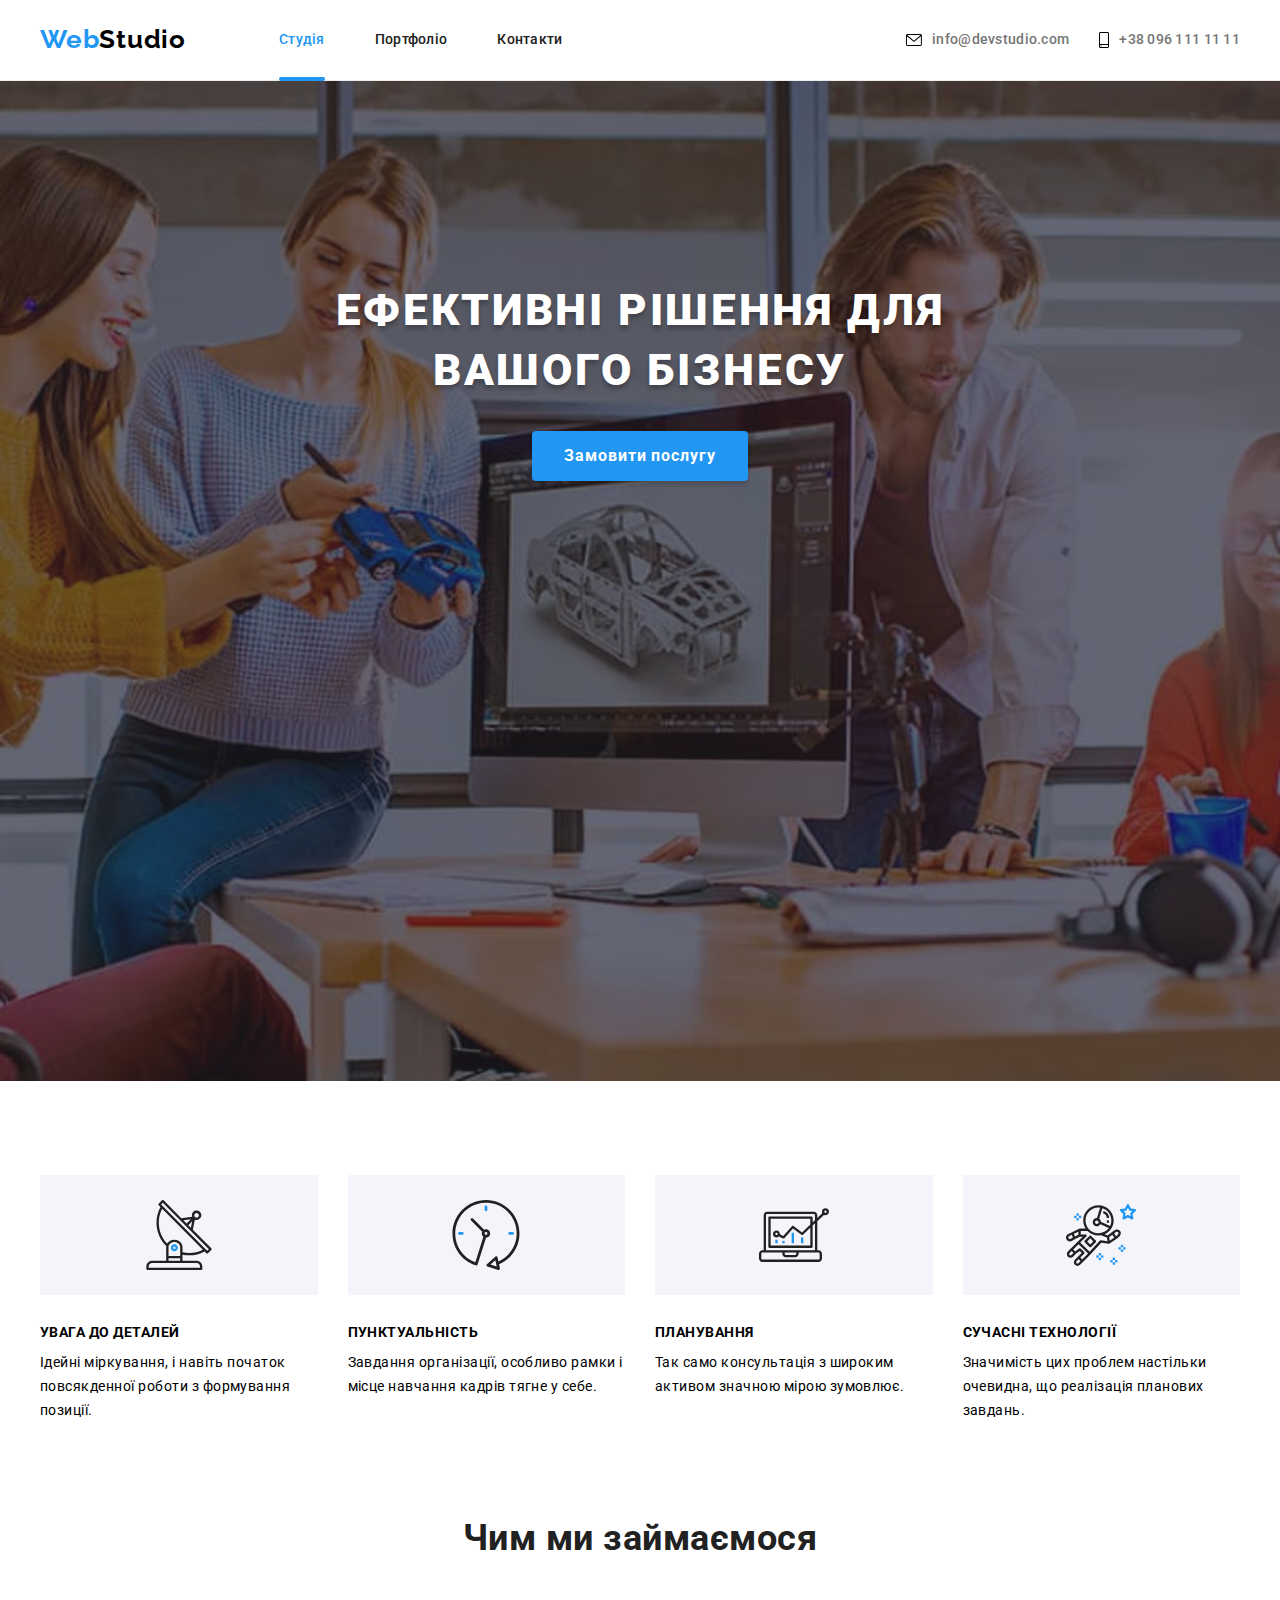
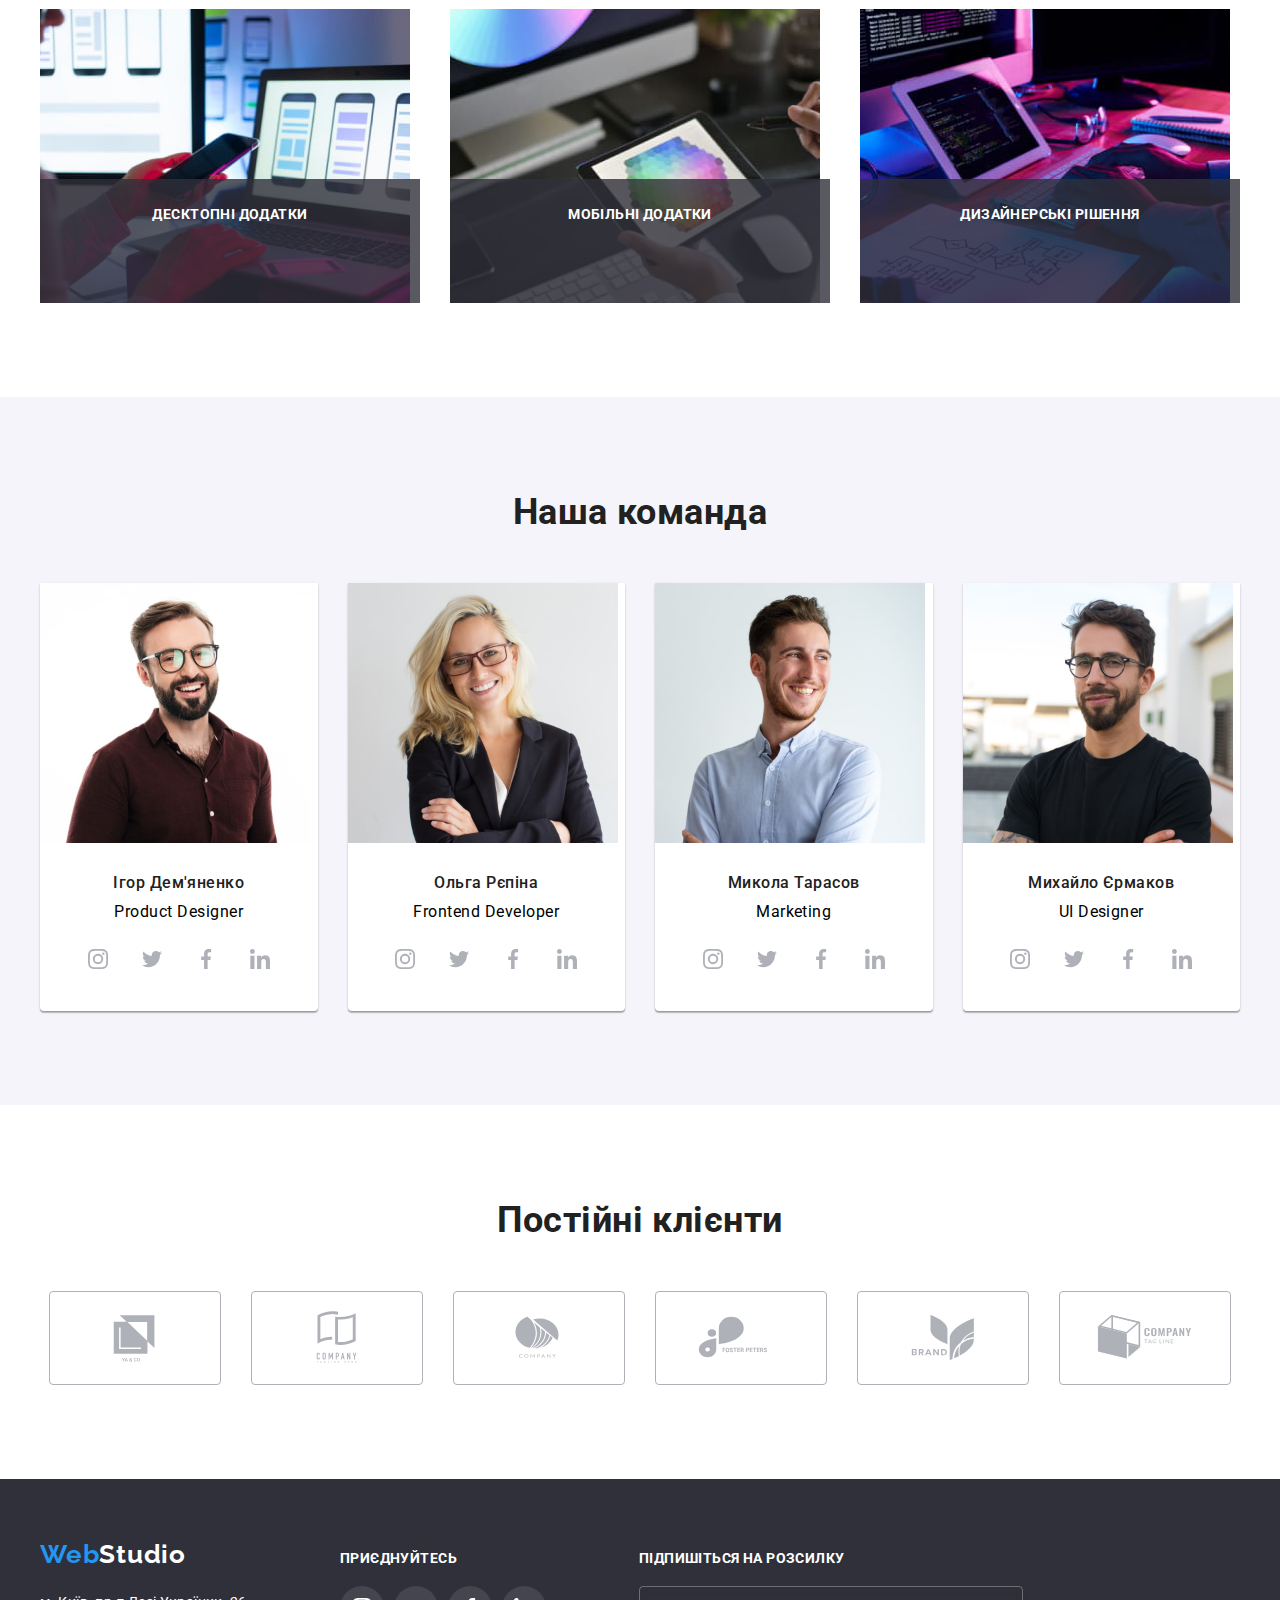
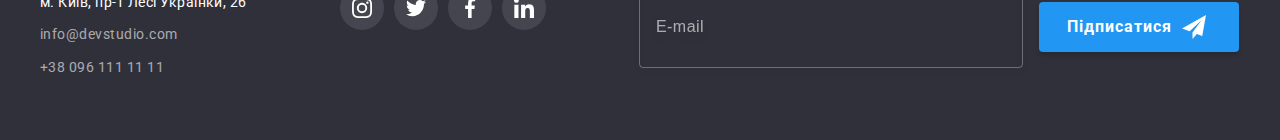
==== commit 18190092: "Complete refactoring to SASS" ====
--- a/index.html
+++ b/index.html
@@ -90,7 +90,7 @@
         |============================
       -->
 
-      <section class="section-features">
+      <section class="section">
         <div class="container">
           <h2 class="visually-hidden">Особливості</h2>
           <ul class="section-features__list">
@@ -629,51 +629,57 @@
         <form name="order">
           <h2 class="order__title">Залиште свої дані, ми вам передзвонимо</h2>
           <div class="order__form-field">
-            <label for="name">Ім&#8217;я</label>
-            <input class="text-field" type="text" name="name" id="name" />
-            <svg class="form-icon" width="18" height="18">
+            <label for="order__label">Ім&#8217;я</label>
+            <input class="order__input-field" type="text" name="name" id="name" />
+            <svg class="order__icon" width="18" height="18">
               <use href="./images/sprite-icons.svg#person"></use>
             </svg>
           </div>
 
           <div class="order__form-field">
-            <label for="tel">Телефон</label>
-            <input class="text-field" type="tel" name="phone_number" id="tel" />
-            <svg class="form-icon" width="18" height="18">
+            <label for="order__label">Телефон</label>
+            <input class="order__input-field" type="tel" name="phone_number" id="tel" />
+            <svg class="order__icon" width="18" height="18">
               <use href="./images/sprite-icons.svg#phone-black"></use>
             </svg>
           </div>
 
           <div class="order__form-field">
-            <label for="email">Пошта</label>
-            <input class="text-field" type="email" name="email" id="email" />
-            <svg class="form-icon" width="18" height="18">
+            <label for="order__label">Пошта</label>
+            <input class="order__input-field" type="email" name="email" id="email" />
+            <svg class="order__icon" width="18" height="18">
               <use href="./images/sprite-icons.svg#email-black"></use>
             </svg>
           </div>
 
           <div class="order__form-field">
-            <label for="comment">Коментар</label>
-            <textarea name="comment" id="comment" rows="5" placeholder="Введіть текст"></textarea>
+            <label for="order__label">Коментар</label>
+            <textarea
+              class="order__textarea"
+              name="comment"
+              id="comment"
+              rows="5"
+              placeholder="Введіть текст"
+            ></textarea>
           </div>
 
           <div class="licence">
-            <label class="licence-lable" for="licence">
-              <input class="checkbox" type="checkbox" name="licence" id="licence" />
-              <span class="icon">
+            <label class="licence__lable" for="licence">
+              <input class="licence__checkbox" type="checkbox" name="licence" id="licence" />
+              <span class="licence__icon">
                 <svg width="16" height="15">
                   <use href="./images/sprite-icons.svg#icon-check-full"></use>
                 </svg>
               </span>
-              Погоджуюся з розсилкою та приймаю <a class="licence-link" href="">Умови договору</a>
+              Погоджуюся з розсилкою та приймаю <a class="licence__link" href="">Умови договору</a>
             </label>
           </div>
 
-          <button class="btn" type="submit">Відправити</button>
+          <button class="button button--form" type="submit">Відправити</button>
         </form>
 
-        <button class="close" type="button" data-modal-close>
-          <svg class="modal-close" width="11" height="11">
+        <button class="btn-close" type="button" data-modal-close>
+          <svg class="btn-close__icon" width="11" height="11">
             <use href="./images/sprite-icons.svg#icon-cross"></use>
           </svg>
         </button>
--- a/css/main.min.css
+++ b/css/main.min.css
@@ -1 +1 @@
-.body{margin:0;color:var(--primary-text-color);font-family:Roboto,Raleway,Montserrat,sans-serif;letter-spacing:.03em}.visually-hidden{position:absolute;width:1px;height:1px;margin:-1px;border:0;padding:0;white-space:nowrap;-webkit-clip-path:inset(100%);clip-path:inset(100%);clip:rect(0 0 0 0);overflow:hidden}.container{width:1200px;margin:0 auto;padding:0 15px}.address__link,.contacts__link,.nav__link,.logo{text-decoration:none;color:currentColor}.address__list,.section-clients__list,.social,.section-team__list,.section-works__list,.section-features__list,.contacts-list,.nav__list{list-style:none}.subscription__title,.address__list,.section-clients__list,.social,.section-team__position,.section-team__name,.section-team__list,.section-team__title,.section-works__text,.section-works__list,.section-works__title,.section-features__text,.section-features__subtitle,.section-features__list,.contacts-list,.nav__list{margin:0;padding:0}.section-team__img,.section-works__img{display:block;max-width:100%;height:auto}.section-clients__link,.section-clients__list,.social__link,.social,.section-features__box{display:-webkit-box;display:-ms-flexbox;display:flex;-webkit-box-align:center;-ms-flex-align:center;align-items:center;-webkit-box-pack:center;-ms-flex-pack:center;justify-content:center}.section-clients__title,.section-team__title,.section-works__title{margin-bottom:50px;color:#212121;font-size:36px;line-height:1.17;text-align:center}.page-header{font-weight:500;font-size:14px;line-height:1.14;letter-spacing:.02em;border-bottom:1px solid #ececec}.page-header__flex{display:-webkit-box;display:-ms-flexbox;display:flex;-webkit-box-align:center;-ms-flex-align:center;align-items:center}.logo{display:inline-block;padding-top:24px;padding-bottom:25px;color:#2196f3;font-family:"Raleway";font-weight:700;font-size:26px;line-height:1.2;letter-spacing:.03em}.logo__studio{color:#000}.logo--footer{padding-top:20px;padding-bottom:20px}.logo__studio--white{color:#fff}.nav{margin-left:93px}.nav__list{display:-webkit-box;display:-ms-flexbox;display:flex;-webkit-box-align:center;-ms-flex-align:center;align-items:center;gap:50px}.nav__item{position:relative;padding-top:32px;padding-bottom:32px}.nav__link{padding-top:32px;padding-bottom:32px;color:#212121;-webkit-transition:color 250ms cubic-bezier(0.4, 0, 0.2, 1);transition:color 250ms cubic-bezier(0.4, 0, 0.2, 1)}.nav__link:hover,.nav__link:focus{color:#2196f3}.nav__link-current{color:#2196f3}.nav__link-current::after{position:absolute;bottom:-1px;left:0;content:"";display:block;width:100%;height:4px;border-radius:2px;background-color:#2196f3}.contacts-list{margin-left:auto;display:-webkit-box;display:-ms-flexbox;display:flex;-webkit-box-align:center;-ms-flex-align:center;align-items:center;gap:30px}.contacts__link{display:-webkit-box;display:-ms-flexbox;display:flex;-webkit-box-align:center;-ms-flex-align:center;align-items:center;padding-top:32px;padding-bottom:32px;color:#757575;-webkit-transition:color 250ms cubic-bezier(0.4, 0, 0.2, 1),fill 250ms cubic-bezier(0.4, 0, 0.2, 1);transition:color 250ms cubic-bezier(0.4, 0, 0.2, 1),fill 250ms cubic-bezier(0.4, 0, 0.2, 1)}.contacts__link:hover,.contacts__link:focus{color:#2196f3;fill:#2196f3}.contacts__icon{margin-right:10px}.hero{padding-top:200px;padding-bottom:200px;margin-left:auto;margin-right:auto;max-width:1600px;min-height:600px;background-color:#2f303a;text-align:center;background-image:-webkit-gradient(linear, left top, right top, from(rgba(47, 48, 58, 0.4)), to(rgba(47, 48, 58, 0.4))),url(../images/bg-images/hero-bg.jpg);background-image:linear-gradient(to right, rgba(47, 48, 58, 0.4), rgba(47, 48, 58, 0.4)),url(../images/bg-images/hero-bg.jpg);background-size:cover;background-position:center}.hero__title{margin-left:auto;margin-right:auto;margin-bottom:30px;width:696px;color:#fff;font-weight:900;font-size:44px;line-height:1.36;letter-spacing:.06em;text-transform:uppercase;text-shadow:0px 4px 4px rgba(0,0,0,.25)}.button{color:#fff;background-color:#2196f3;cursor:pointer;display:inline-block;padding:10px 32px;border-radius:4px;-webkit-box-shadow:0px 4px 4px rgba(0,0,0,.15);box-shadow:0px 4px 4px rgba(0,0,0,.15);min-width:216px;min-height:50px;border:none;font-family:inherit;font-weight:700;font-size:16px;line-height:1.88;letter-spacing:.06em}.section-features{padding-top:94px;padding-bottom:94px}.section-features__list{display:-webkit-box;display:-ms-flexbox;display:flex;-ms-flex-wrap:wrap;flex-wrap:wrap;gap:30px}.section-features__item{-ms-flex-preferred-size:calc((100% - (30px * (4 - 1))) / 4);flex-basis:calc((100% - (30px * (4 - 1))) / 4)}.section-features__box{margin-bottom:30px;width:100%;min-height:120px;background-color:#f5f4fa}.section-features__subtitle{margin-bottom:10px;color:var(--title-text-color);font-size:14px;line-height:1.14;text-transform:uppercase}.section-features__text{font-size:14px;line-height:1.71}.section-works{padding-bottom:94px}.section-works__list{display:-webkit-box;display:-ms-flexbox;display:flex;-ms-flex-wrap:wrap;flex-wrap:wrap;gap:30px}.section-works__item{-ms-flex-preferred-size:calc((100% - (30px * (3 - 1))) / 3);flex-basis:calc((100% - (30px * (3 - 1))) / 3)}.section-works__thumb{position:relative;width:100%}.section-works__text{position:absolute;left:0;bottom:0;display:block;width:100%;min-height:70px;padding-top:27px;padding-bottom:27px;font-weight:700;font-size:14px;line-height:1.1428571429;text-align:center;letter-spacing:.03em;text-transform:uppercase;background-color:rgba(47,48,58,.8);color:#fff}.section-team{padding-top:94px;padding-bottom:94px;background-color:#f5f4fa}.section-team__list{display:-webkit-box;display:-ms-flexbox;display:flex;gap:30px}.section-team__item{-ms-flex-preferred-size:calc((100% - (30px * (4 - 1))) / 4);flex-basis:calc((100% - (30px * (4 - 1))) / 4);-webkit-box-shadow:0px 1px 3px rgba(0,0,0,.12),0px 1px 1px rgba(0,0,0,.14),0px 2px 1px rgba(0,0,0,.2);box-shadow:0px 1px 3px rgba(0,0,0,.12),0px 1px 1px rgba(0,0,0,.14),0px 2px 1px rgba(0,0,0,.2);border-radius:0px 0px 4px 4px;background-color:#fff}.section-team__description{padding-top:30px;padding-bottom:30px}.section-team__name{margin-bottom:10px;color:#212121;font-weight:500;font-size:16px;line-height:1.19;text-align:center}.section-team__position{margin-bottom:16px;font-size:16px;line-height:1.19;text-align:center}.social{gap:10px}.social__link{width:44px;height:44px;color:#afb1b8;fill:currentColor;border-radius:50%;-webkit-transition:background-color 250ms cubic-bezier(0.4, 0, 0.2, 1),fill 250ms cubic-bezier(0.4, 0, 0.2, 1),-webkit-transform 250ms cubic-bezier(0.4, 0, 0.2, 1);transition:background-color 250ms cubic-bezier(0.4, 0, 0.2, 1),fill 250ms cubic-bezier(0.4, 0, 0.2, 1),-webkit-transform 250ms cubic-bezier(0.4, 0, 0.2, 1);transition:background-color 250ms cubic-bezier(0.4, 0, 0.2, 1),fill 250ms cubic-bezier(0.4, 0, 0.2, 1),transform 250ms cubic-bezier(0.4, 0, 0.2, 1);transition:background-color 250ms cubic-bezier(0.4, 0, 0.2, 1),fill 250ms cubic-bezier(0.4, 0, 0.2, 1),transform 250ms cubic-bezier(0.4, 0, 0.2, 1),-webkit-transform 250ms cubic-bezier(0.4, 0, 0.2, 1)}.social__link:hover,.social__link:focus{background-color:#2196f3;fill:#fff;-webkit-transform:rotate(360deg);transform:rotate(360deg);cursor:pointer}.social-group__title{margin-bottom:20px;font-weight:700;font-size:14px;line-height:1.1428571429;letter-spacing:.03em;text-transform:uppercase;color:#fff}.social__icon--footer{fill:#fff}.social__link--footer{background-color:rgba(255,255,255,.1)}.section-clients{padding-top:94px;padding-bottom:94px}.section-clients__item:not(:last-child){margin-right:30px}.section-clients__link{width:170px;height:92px;border:1px solid #afb1b8;border-radius:4px;color:#afb1b8;fill:currentColor;-webkit-transition:color 250ms cubic-bezier(0.4, 0, 0.2, 1),fill 250ms cubic-bezier(0.4, 0, 0.2, 1),border-color 250ms cubic-bezier(0.4, 0, 0.2, 1),-webkit-transform 250ms cubic-bezier(0.4, 0, 0.2, 1);transition:color 250ms cubic-bezier(0.4, 0, 0.2, 1),fill 250ms cubic-bezier(0.4, 0, 0.2, 1),border-color 250ms cubic-bezier(0.4, 0, 0.2, 1),-webkit-transform 250ms cubic-bezier(0.4, 0, 0.2, 1);transition:color 250ms cubic-bezier(0.4, 0, 0.2, 1),fill 250ms cubic-bezier(0.4, 0, 0.2, 1),border-color 250ms cubic-bezier(0.4, 0, 0.2, 1),transform 250ms cubic-bezier(0.4, 0, 0.2, 1);transition:color 250ms cubic-bezier(0.4, 0, 0.2, 1),fill 250ms cubic-bezier(0.4, 0, 0.2, 1),border-color 250ms cubic-bezier(0.4, 0, 0.2, 1),transform 250ms cubic-bezier(0.4, 0, 0.2, 1),-webkit-transform 250ms cubic-bezier(0.4, 0, 0.2, 1)}.section-clients__link:hover,.section-clients__link:focus{color:#2196f3;fill:#2196f3;border-color:#2196f3;-webkit-transform:scale(1.15);transform:scale(1.15)}.footer{padding-top:40px;padding-bottom:60px;background-color:#2f303a}.footer__flex{display:-webkit-box;display:-ms-flexbox;display:flex;-webkit-box-align:baseline;-ms-flex-align:baseline;align-items:baseline;gap:93px}.address__item:not(:last-child){margin-bottom:9px}.address__link{font-style:normal;font-size:14px;line-height:1.71;color:rgba(255,255,255,.6);-webkit-transition:color 250ms cubic-bezier(0.4, 0, 0.2, 1);transition:color 250ms cubic-bezier(0.4, 0, 0.2, 1)}.address__link:hover,.address__link:focus{color:#2196f3}.address__link--white{color:#fff}.subscription__title{margin-bottom:20px;font-weight:700;font-size:14px;line-height:1.1428571429;letter-spacing:.03em;text-transform:uppercase;color:#fff}.subscription__input{margin-right:12px;padding:15px 16px;font-size:14px;line-height:1.1666666667;letter-spacing:.01em;color:rgba(255,255,255,.6);width:350px;height:50px;border:1px solid rgba(255,255,255,.3);border-radius:4px;-webkit-filter:drop-shadow(0px 4px 4px rgba(0, 0, 0, 0.15));filter:drop-shadow(0px 4px 4px rgba(0, 0, 0, 0.15));background-color:rgba(0,0,0,0)}.subscription__input::-webkit-input-placeholder{font-size:16px;line-height:1.25;letter-spacing:.03em;color:rgba(255,255,255,.6)}.subscription__input::-moz-placeholder{font-size:16px;line-height:1.25;letter-spacing:.03em;color:rgba(255,255,255,.6)}.subscription__input:-ms-input-placeholder{font-size:16px;line-height:1.25;letter-spacing:.03em;color:rgba(255,255,255,.6)}.subscription__input::-ms-input-placeholder{font-size:16px;line-height:1.25;letter-spacing:.03em;color:rgba(255,255,255,.6)}.subscription__input::placeholder{font-size:16px;line-height:1.25;letter-spacing:.03em;color:rgba(255,255,255,.6)}.subscription__button{padding:10px 28px;display:-webkit-inline-box;display:-ms-inline-flexbox;display:inline-flex;-webkit-box-align:center;-ms-flex-align:center;align-items:center;min-width:200px;min-height:50px;font-family:inherit;font-weight:700;font-size:16px;line-height:1.875;letter-spacing:.06em;color:#fff;background-color:#2196f3;cursor:pointer;border-radius:4px;-webkit-box-shadow:0px 4px 4px rgba(0,0,0,.15);box-shadow:0px 4px 4px rgba(0,0,0,.15);border:none}.subscription__icon{fill:currentColor;margin-left:10px}/*# sourceMappingURL=main.min.css.map */+.body{margin:0;color:var(--primary-text-color);font-family:Roboto,Raleway,Montserrat,sans-serif;letter-spacing:.03em}.visually-hidden{position:absolute;width:1px;height:1px;margin:-1px;border:0;padding:0;white-space:nowrap;-webkit-clip-path:inset(100%);clip-path:inset(100%);clip:rect(0 0 0 0);overflow:hidden}.container{width:1200px;margin:0 auto;padding:0 15px}.project-list__link,.address__link,.social__link,.contacts__link,.nav__link,.logo{text-decoration:none;color:currentColor}.project-list,.filters-list,.address__list,.section-clients__list,.social,.section-team__list,.section-works__list,.section-features__list,.contacts-list,.nav__list{list-style:none}.project-list__link,.project-list,.project-thumb__text,.project-thumb__title,.project-thumb__overlay,.filters-list,.order__title,.subscription__title,.address__list,.section-clients__list,.section-clients__title,.social-group__title,.social,.section-team__position,.section-team__name,.section-team__list,.section-team__title,.section-works__text,.section-works__list,.section-works__title,.section-features__text,.section-features__subtitle,.section-features__list,.hero__title,.contacts-list,.nav__list{margin:0;padding:0}.project-thumb__img,.section-team__img,.section-works__img{display:block;max-width:100%;height:auto}.filters-list,.btn-close,.section-clients__link,.section-clients__list,.social__link,.social,.section-features__box{display:-webkit-box;display:-ms-flexbox;display:flex;-webkit-box-align:center;-ms-flex-align:center;align-items:center;-webkit-box-pack:center;-ms-flex-pack:center;justify-content:center}.section-clients__title,.section-team__title,.section-works__title{margin-bottom:50px;color:#212121;font-size:36px;line-height:1.17;text-align:center}.page-header{font-weight:500;font-size:14px;line-height:1.14;letter-spacing:.02em;border-bottom:1px solid #ececec}.page-header__flex{display:-webkit-box;display:-ms-flexbox;display:flex;-webkit-box-align:center;-ms-flex-align:center;align-items:center}.logo{display:inline-block;padding-top:24px;padding-bottom:25px;color:#2196f3;font-family:"Raleway";font-weight:700;font-size:26px;line-height:1.2;letter-spacing:.03em}.logo__studio{color:#000}.logo--footer{padding-top:20px;padding-bottom:20px}.logo__studio--white{color:#fff}.nav{margin-left:93px}.nav__list{display:-webkit-box;display:-ms-flexbox;display:flex;-webkit-box-align:center;-ms-flex-align:center;align-items:center;gap:50px}.nav__item{position:relative;padding-top:32px;padding-bottom:32px}.nav__link{padding-top:32px;padding-bottom:32px;color:#212121;-webkit-transition:color 250ms cubic-bezier(0.4, 0, 0.2, 1);transition:color 250ms cubic-bezier(0.4, 0, 0.2, 1)}.nav__link:hover,.nav__link:focus{color:#2196f3}.nav__link-current{color:#2196f3}.nav__link-current::after{position:absolute;bottom:-1px;left:0;content:"";display:block;width:100%;height:4px;border-radius:2px;background-color:#2196f3}.contacts-list{margin-left:auto;display:-webkit-box;display:-ms-flexbox;display:flex;-webkit-box-align:center;-ms-flex-align:center;align-items:center;gap:30px}.contacts__link{display:-webkit-box;display:-ms-flexbox;display:flex;-webkit-box-align:center;-ms-flex-align:center;align-items:center;padding-top:32px;padding-bottom:32px;color:#757575;-webkit-transition:color 250ms cubic-bezier(0.4, 0, 0.2, 1),fill 250ms cubic-bezier(0.4, 0, 0.2, 1);transition:color 250ms cubic-bezier(0.4, 0, 0.2, 1),fill 250ms cubic-bezier(0.4, 0, 0.2, 1)}.contacts__link:hover,.contacts__link:focus{color:#2196f3;fill:#2196f3}.contacts__icon{margin-right:10px}.hero{padding-top:200px;padding-bottom:200px;margin-left:auto;margin-right:auto;max-width:1600px;min-height:600px;background-color:#2f303a;text-align:center;background-image:-webkit-gradient(linear, left top, right top, from(rgba(47, 48, 58, 0.4)), to(rgba(47, 48, 58, 0.4))),url(../images/bg-images/hero-bg.jpg);background-image:linear-gradient(to right, rgba(47, 48, 58, 0.4), rgba(47, 48, 58, 0.4)),url(../images/bg-images/hero-bg.jpg);background-size:cover;background-position:center}.hero__title{margin-left:auto;margin-right:auto;margin-bottom:30px;width:696px;color:#fff;font-weight:900;font-size:44px;line-height:1.36;letter-spacing:.06em;text-transform:uppercase;text-shadow:0px 4px 4px rgba(0,0,0,.25)}.button{color:#fff;background-color:#2196f3;cursor:pointer;display:inline-block;padding:10px 32px;border-radius:4px;-webkit-box-shadow:0px 4px 4px rgba(0,0,0,.15);box-shadow:0px 4px 4px rgba(0,0,0,.15);min-width:216px;min-height:50px;border:none;font-family:inherit;font-weight:700;font-size:16px;line-height:1.88;letter-spacing:.06em}.button--form{display:block;margin-right:auto;margin-left:auto;padding:10px 52px;min-width:200px}.section-features{padding-top:94px;padding-bottom:94px}.section-features__list{display:-webkit-box;display:-ms-flexbox;display:flex;-ms-flex-wrap:wrap;flex-wrap:wrap;gap:30px}.section-features__item{-ms-flex-preferred-size:calc((100% - (30px * (4 - 1))) / 4);flex-basis:calc((100% - (30px * (4 - 1))) / 4)}.section-features__box{margin-bottom:30px;width:100%;min-height:120px;background-color:#f5f4fa}.section-features__subtitle{margin-bottom:10px;color:var(--title-text-color);font-size:14px;line-height:1.14;text-transform:uppercase}.section-features__text{font-size:14px;line-height:1.71}.section-works{padding-bottom:94px}.section-works__list{display:-webkit-box;display:-ms-flexbox;display:flex;-ms-flex-wrap:wrap;flex-wrap:wrap;gap:30px}.section-works__item{-ms-flex-preferred-size:calc((100% - (30px * (3 - 1))) / 3);flex-basis:calc((100% - (30px * (3 - 1))) / 3)}.section-works__thumb{position:relative;width:100%}.section-works__text{position:absolute;left:0;bottom:0;display:block;width:100%;min-height:70px;padding-top:27px;padding-bottom:27px;font-weight:700;font-size:14px;line-height:1.1428571429;text-align:center;letter-spacing:.03em;text-transform:uppercase;background-color:rgba(47,48,58,.8);color:#fff}.section-team{padding-top:94px;padding-bottom:94px;background-color:#f5f4fa}.section-team__list{display:-webkit-box;display:-ms-flexbox;display:flex;gap:30px}.section-team__item{-ms-flex-preferred-size:calc((100% - (30px * (4 - 1))) / 4);flex-basis:calc((100% - (30px * (4 - 1))) / 4);-webkit-box-shadow:0px 1px 3px rgba(0,0,0,.12),0px 1px 1px rgba(0,0,0,.14),0px 2px 1px rgba(0,0,0,.2);box-shadow:0px 1px 3px rgba(0,0,0,.12),0px 1px 1px rgba(0,0,0,.14),0px 2px 1px rgba(0,0,0,.2);border-radius:0px 0px 4px 4px;background-color:#fff}.section-team__description{padding-top:30px;padding-bottom:30px}.section-team__name{margin-bottom:10px;color:#212121;font-weight:500;font-size:16px;line-height:1.19;text-align:center}.section-team__position{margin-bottom:16px;font-size:16px;line-height:1.19;text-align:center}.social{gap:10px}.social__link{width:44px;height:44px;color:#afb1b8;fill:currentColor;border-radius:50%;-webkit-transition:background-color 250ms cubic-bezier(0.4, 0, 0.2, 1),fill 250ms cubic-bezier(0.4, 0, 0.2, 1),-webkit-transform 250ms cubic-bezier(0.4, 0, 0.2, 1);transition:background-color 250ms cubic-bezier(0.4, 0, 0.2, 1),fill 250ms cubic-bezier(0.4, 0, 0.2, 1),-webkit-transform 250ms cubic-bezier(0.4, 0, 0.2, 1);transition:background-color 250ms cubic-bezier(0.4, 0, 0.2, 1),fill 250ms cubic-bezier(0.4, 0, 0.2, 1),transform 250ms cubic-bezier(0.4, 0, 0.2, 1);transition:background-color 250ms cubic-bezier(0.4, 0, 0.2, 1),fill 250ms cubic-bezier(0.4, 0, 0.2, 1),transform 250ms cubic-bezier(0.4, 0, 0.2, 1),-webkit-transform 250ms cubic-bezier(0.4, 0, 0.2, 1)}.social__link:hover,.social__link:focus{background-color:#2196f3;fill:#fff;-webkit-transform:rotate(360deg);transform:rotate(360deg);cursor:pointer}.social-group__title{margin-bottom:20px;font-weight:700;font-size:14px;line-height:1.1428571429;letter-spacing:.03em;text-transform:uppercase;color:#fff}.social__icon--footer{fill:#fff}.social__link--footer{background-color:rgba(255,255,255,.1)}.section-clients{padding-top:94px;padding-bottom:94px}.section-clients__item:not(:last-child){margin-right:30px}.section-clients__link{width:170px;height:92px;border:1px solid #afb1b8;border-radius:4px;color:#afb1b8;fill:currentColor;-webkit-transition:color 250ms cubic-bezier(0.4, 0, 0.2, 1),fill 250ms cubic-bezier(0.4, 0, 0.2, 1),border-color 250ms cubic-bezier(0.4, 0, 0.2, 1),-webkit-transform 250ms cubic-bezier(0.4, 0, 0.2, 1);transition:color 250ms cubic-bezier(0.4, 0, 0.2, 1),fill 250ms cubic-bezier(0.4, 0, 0.2, 1),border-color 250ms cubic-bezier(0.4, 0, 0.2, 1),-webkit-transform 250ms cubic-bezier(0.4, 0, 0.2, 1);transition:color 250ms cubic-bezier(0.4, 0, 0.2, 1),fill 250ms cubic-bezier(0.4, 0, 0.2, 1),border-color 250ms cubic-bezier(0.4, 0, 0.2, 1),transform 250ms cubic-bezier(0.4, 0, 0.2, 1);transition:color 250ms cubic-bezier(0.4, 0, 0.2, 1),fill 250ms cubic-bezier(0.4, 0, 0.2, 1),border-color 250ms cubic-bezier(0.4, 0, 0.2, 1),transform 250ms cubic-bezier(0.4, 0, 0.2, 1),-webkit-transform 250ms cubic-bezier(0.4, 0, 0.2, 1)}.section-clients__link:hover,.section-clients__link:focus{color:#2196f3;fill:#2196f3;border-color:#2196f3;-webkit-transform:scale(1.15);transform:scale(1.15)}.footer{padding-top:40px;padding-bottom:60px;background-color:#2f303a}.footer__flex{display:-webkit-box;display:-ms-flexbox;display:flex;-webkit-box-align:baseline;-ms-flex-align:baseline;align-items:baseline;gap:93px}.address__item:not(:last-child){margin-bottom:9px}.address__link{font-style:normal;font-size:14px;line-height:1.71;color:rgba(255,255,255,.6);-webkit-transition:color 250ms cubic-bezier(0.4, 0, 0.2, 1);transition:color 250ms cubic-bezier(0.4, 0, 0.2, 1)}.address__link:hover,.address__link:focus{color:#2196f3}.address__link--white{color:#fff}.subscription__title{margin-bottom:20px;font-weight:700;font-size:14px;line-height:1.1428571429;letter-spacing:.03em;text-transform:uppercase;color:#fff}.subscription__input{margin-right:12px;padding:15px 16px;font-size:14px;line-height:1.1666666667;letter-spacing:.01em;color:rgba(255,255,255,.6);width:350px;height:50px;border:1px solid rgba(255,255,255,.3);border-radius:4px;-webkit-filter:drop-shadow(0px 4px 4px rgba(0, 0, 0, 0.15));filter:drop-shadow(0px 4px 4px rgba(0, 0, 0, 0.15));background-color:rgba(0,0,0,0)}.subscription__input::-webkit-input-placeholder{font-size:16px;line-height:1.25;letter-spacing:.03em;color:rgba(255,255,255,.6)}.subscription__input::-moz-placeholder{font-size:16px;line-height:1.25;letter-spacing:.03em;color:rgba(255,255,255,.6)}.subscription__input:-ms-input-placeholder{font-size:16px;line-height:1.25;letter-spacing:.03em;color:rgba(255,255,255,.6)}.subscription__input::-ms-input-placeholder{font-size:16px;line-height:1.25;letter-spacing:.03em;color:rgba(255,255,255,.6)}.subscription__input::placeholder{font-size:16px;line-height:1.25;letter-spacing:.03em;color:rgba(255,255,255,.6)}.subscription__button{padding:10px 28px;display:-webkit-inline-box;display:-ms-inline-flexbox;display:inline-flex;-webkit-box-align:center;-ms-flex-align:center;align-items:center;min-width:200px;min-height:50px;font-family:inherit;font-weight:700;font-size:16px;line-height:1.875;letter-spacing:.06em;color:#fff;background-color:#2196f3;cursor:pointer;border-radius:4px;-webkit-box-shadow:0px 4px 4px rgba(0,0,0,.15);box-shadow:0px 4px 4px rgba(0,0,0,.15);border:none}.subscription__icon{fill:currentColor;margin-left:10px}.backdrop{position:fixed;top:0;left:0;width:100%;height:100%;background-color:rgba(47,48,58,.6);opacity:1;visibility:visible;-webkit-transition:opacity 250ms cubic-bezier(0.4, 0, 0.2, 1),visibility 250ms cubic-bezier(0.4, 0, 0.2, 1);transition:opacity 250ms cubic-bezier(0.4, 0, 0.2, 1),visibility 250ms cubic-bezier(0.4, 0, 0.2, 1)}.is-hidden{opacity:0;pointer-events:none;visibility:hidden}.modal{position:absolute;top:50%;left:50%;padding:40px;width:528px;height:581px;border-radius:4px;background-color:#fff;-webkit-transform:translate(-50%, -50%) scale(1);transform:translate(-50%, -50%) scale(1);opacity:1;-webkit-transition:opacity 250ms cubic-bezier(0.4, 0, 0.2, 1),-webkit-transform 250ms cubic-bezier(0.4, 0, 0.2, 1);transition:opacity 250ms cubic-bezier(0.4, 0, 0.2, 1),-webkit-transform 250ms cubic-bezier(0.4, 0, 0.2, 1);transition:transform 250ms cubic-bezier(0.4, 0, 0.2, 1),opacity 250ms cubic-bezier(0.4, 0, 0.2, 1);transition:transform 250ms cubic-bezier(0.4, 0, 0.2, 1),opacity 250ms cubic-bezier(0.4, 0, 0.2, 1),-webkit-transform 250ms cubic-bezier(0.4, 0, 0.2, 1)}.backdrop.is-hidden .modal{-webkit-transform:translate(-50%, -50%) scale(0.75);transform:translate(-50%, -50%) scale(0.75);opacity:0}.btn-close{position:absolute;top:8px;right:8px;width:30px;height:30px;color:#000;border:1px solid rgba(0,0,0,.1);border-radius:50%;background-color:#fff;-webkit-transition:color 250ms cubic-bezier(0.4, 0, 0.2, 1),scale 250ms cubic-bezier(0.4, 0, 0.2, 1),-webkit-transform 250ms cubic-bezier(0.4, 0, 0.2, 1);transition:color 250ms cubic-bezier(0.4, 0, 0.2, 1),scale 250ms cubic-bezier(0.4, 0, 0.2, 1),-webkit-transform 250ms cubic-bezier(0.4, 0, 0.2, 1);transition:color 250ms cubic-bezier(0.4, 0, 0.2, 1),scale 250ms cubic-bezier(0.4, 0, 0.2, 1),transform 250ms cubic-bezier(0.4, 0, 0.2, 1);transition:color 250ms cubic-bezier(0.4, 0, 0.2, 1),scale 250ms cubic-bezier(0.4, 0, 0.2, 1),transform 250ms cubic-bezier(0.4, 0, 0.2, 1),-webkit-transform 250ms cubic-bezier(0.4, 0, 0.2, 1)}.btn-close:hover,.btn-close:focus{-webkit-transform:rotate(180deg) scale(1.15);transform:rotate(180deg) scale(1.15);color:#2196f3;cursor:pointer}.btn-close__icon{fill:currentColor}.order__title{margin-bottom:12px;font-weight:700;font-size:20px;line-height:1.15;text-align:center;letter-spacing:.03em;color:#212121}.order__form-field{position:relative;margin-bottom:10px;display:-webkit-box;display:-ms-flexbox;display:flex;-webkit-box-orient:vertical;-webkit-box-direction:normal;-ms-flex-direction:column;flex-direction:column;gap:4px}.order__form-field:nth-of-type(4){margin-bottom:20px}.order__label{font-size:12px;line-height:1.1666666667;letter-spacing:.01em;color:#757575}.order__input-field{padding:11px 12px;padding-left:42px;width:100%;height:40px;font-size:12px;line-height:1.1666666667;letter-spacing:.01em;color:#212121;border:1px solid rgba(33,33,33,.2);border-radius:4px;outline:rgba(0,0,0,0);-webkit-transition:border-color 250ms cubic-bezier(0.4, 0, 0.2, 1);transition:border-color 250ms cubic-bezier(0.4, 0, 0.2, 1)}.order__input-field:focus{border-color:#2196f3}.order__input-field:hover{cursor:pointer}.order__input-field:focus+.order__icon{fill:#2196f3;-webkit-transition:fill 250ms cubic-bezier(0.4, 0, 0.2, 1);transition:fill 250ms cubic-bezier(0.4, 0, 0.2, 1)}.order__icon{position:absolute;top:52%;left:12px}.order__textarea{resize:none;padding:12px 16px;width:100%;font-size:12px;line-height:1.1666666667;letter-spacing:.01em;color:#212121;border:1px solid rgba(33,33,33,.2);border-radius:4px;outline:rgba(0,0,0,0)}.order__textarea:focus{border-color:#2196f3}.order__textarea:hover{cursor:pointer}.order__textarea::-webkit-input-placeholder{font-size:12px;line-height:1.1666666667;letter-spacing:.01em;color:rgba(117,117,117,.5)}.order__textarea::-moz-placeholder{font-size:12px;line-height:1.1666666667;letter-spacing:.01em;color:rgba(117,117,117,.5)}.order__textarea:-ms-input-placeholder{font-size:12px;line-height:1.1666666667;letter-spacing:.01em;color:rgba(117,117,117,.5)}.order__textarea::-ms-input-placeholder{font-size:12px;line-height:1.1666666667;letter-spacing:.01em;color:rgba(117,117,117,.5)}.order__textarea::placeholder{font-size:12px;line-height:1.1666666667;letter-spacing:.01em;color:rgba(117,117,117,.5)}.licence{margin-bottom:30px}.licence__lable{display:-webkit-box;display:-ms-flexbox;display:flex;-webkit-box-align:center;-ms-flex-align:center;align-items:center;gap:8px;margin-left:8px;font-size:14px;line-height:1.7142857143;letter-spacing:.03em;color:#757575}.licence__checkbox{position:absolute;width:1px;height:1px;margin:-1px;border:0;padding:0;white-space:nowrap;-webkit-clip-path:inset(100%);clip-path:inset(100%);clip:rect(0 0 0 0);overflow:hidden}.licence__icon{display:-webkit-inline-box;display:-ms-inline-flexbox;display:inline-flex;-webkit-box-align:center;-ms-flex-align:center;align-items:center;-webkit-box-pack:center;-ms-flex-pack:center;justify-content:center;width:16px;height:15px;border:2px solid #212121;border-radius:4px;background-origin:border-box}.licence__checkbox:focus+.licence__icon{border-color:#2196f3}.licence__checkbox:checked+.licence__icon{background-color:#2196f3;border-color:#2196f3}.licence__link{-webkit-text-decoration-line:underline;text-decoration-line:underline;color:#2196f3}.button--filters{display:inline-block;padding:6px 22px;border-radius:4px;min-height:38px;border:none;color:#212121;background-color:#f5f4fa;cursor:pointer;font-family:inherit;font-weight:500;font-size:16px;line-height:1.62;letter-spacing:inherit;-webkit-transition:color 250ms cubic-bezier(0.4, 0, 0.2, 1),background-color 250ms cubic-bezier(0.4, 0, 0.2, 1),-webkit-box-shadow 250ms cubic-bezier(0.4, 0, 0.2, 1);transition:color 250ms cubic-bezier(0.4, 0, 0.2, 1),background-color 250ms cubic-bezier(0.4, 0, 0.2, 1),-webkit-box-shadow 250ms cubic-bezier(0.4, 0, 0.2, 1);transition:color 250ms cubic-bezier(0.4, 0, 0.2, 1),background-color 250ms cubic-bezier(0.4, 0, 0.2, 1),box-shadow 250ms cubic-bezier(0.4, 0, 0.2, 1);transition:color 250ms cubic-bezier(0.4, 0, 0.2, 1),background-color 250ms cubic-bezier(0.4, 0, 0.2, 1),box-shadow 250ms cubic-bezier(0.4, 0, 0.2, 1),-webkit-box-shadow 250ms cubic-bezier(0.4, 0, 0.2, 1)}.button--filters:hover,.button--filters:focus{color:#fff;background-color:#2196f3;-webkit-box-shadow:0px 4px 4px rgba(0,0,0,.25);box-shadow:0px 4px 4px rgba(0,0,0,.25)}.section{padding-top:94px;padding-bottom:94px}.filters-list{margin-bottom:50px;gap:8px}.project-thumb{position:relative;width:100%;overflow:hidden}.project-thumb__overlay{position:absolute;top:0;left:0;display:block;width:100%;height:100%;padding:63px 24px;margin:0;font-weight:400;font-size:18px;line-height:1.5555555556;letter-spacing:.03em;color:#fff;background-color:rgba(33,150,243,.9);-webkit-transform:translatey(100%);transform:translatey(100%);-webkit-transition:-webkit-transform 250ms cubic-bezier(0.4, 0, 0.2, 1);transition:-webkit-transform 250ms cubic-bezier(0.4, 0, 0.2, 1);transition:transform 250ms cubic-bezier(0.4, 0, 0.2, 1);transition:transform 250ms cubic-bezier(0.4, 0, 0.2, 1), -webkit-transform 250ms cubic-bezier(0.4, 0, 0.2, 1)}.project-list__link:hover .project-thumb__overlay,.project-list__link:focus .project-thumb__overlay{-webkit-transform:translatey(0);transform:translatey(0)}.project-thumb__desc{padding:20px 22px;border-left:1px solid #ececec;border-right:1px solid #ececec;border-bottom:1px solid #ececec}.project-thumb__title{margin-bottom:4px;color:#212121;color:#212121;font-size:18px;line-height:2;letter-spacing:.06em}.project-thumb__text{font-size:16px;line-height:1.88}.project-list{display:-webkit-box;display:-ms-flexbox;display:flex;-ms-flex-wrap:wrap;flex-wrap:wrap;gap:30px}.project-list__item{-ms-flex-preferred-size:calc((100% - (30px * (3 - 1))) / 3);flex-basis:calc((100% - (30px * (3 - 1))) / 3)}.project-list__link{display:block;-webkit-transition:-webkit-box-shadow 250ms cubic-bezier(0.4, 0, 0.2, 1);transition:-webkit-box-shadow 250ms cubic-bezier(0.4, 0, 0.2, 1);transition:box-shadow 250ms cubic-bezier(0.4, 0, 0.2, 1);transition:box-shadow 250ms cubic-bezier(0.4, 0, 0.2, 1), -webkit-box-shadow 250ms cubic-bezier(0.4, 0, 0.2, 1)}.project-list__link:hover,.project-list__linkfocus{-webkit-box-shadow:0px 4px 4px rgba(0,0,0,.25);box-shadow:0px 4px 4px rgba(0,0,0,.25)}/*# sourceMappingURL=main.min.css.map */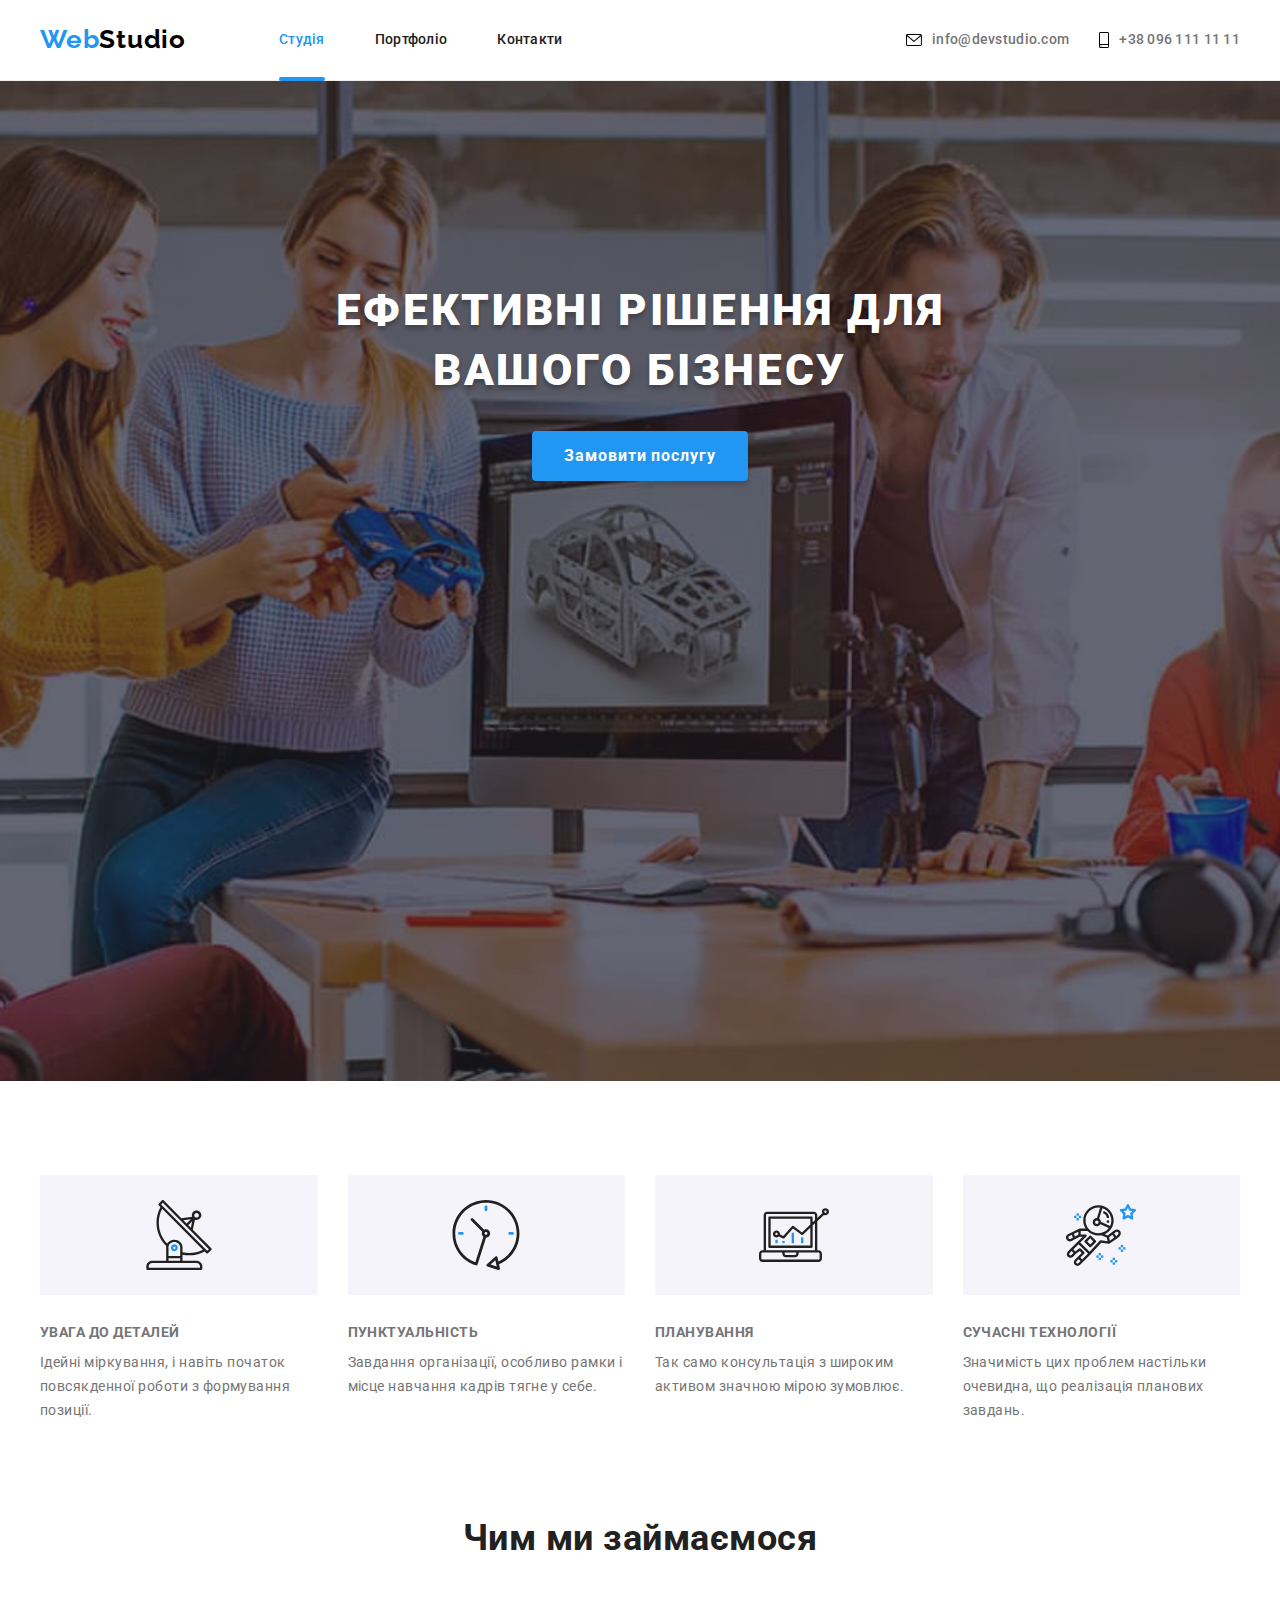
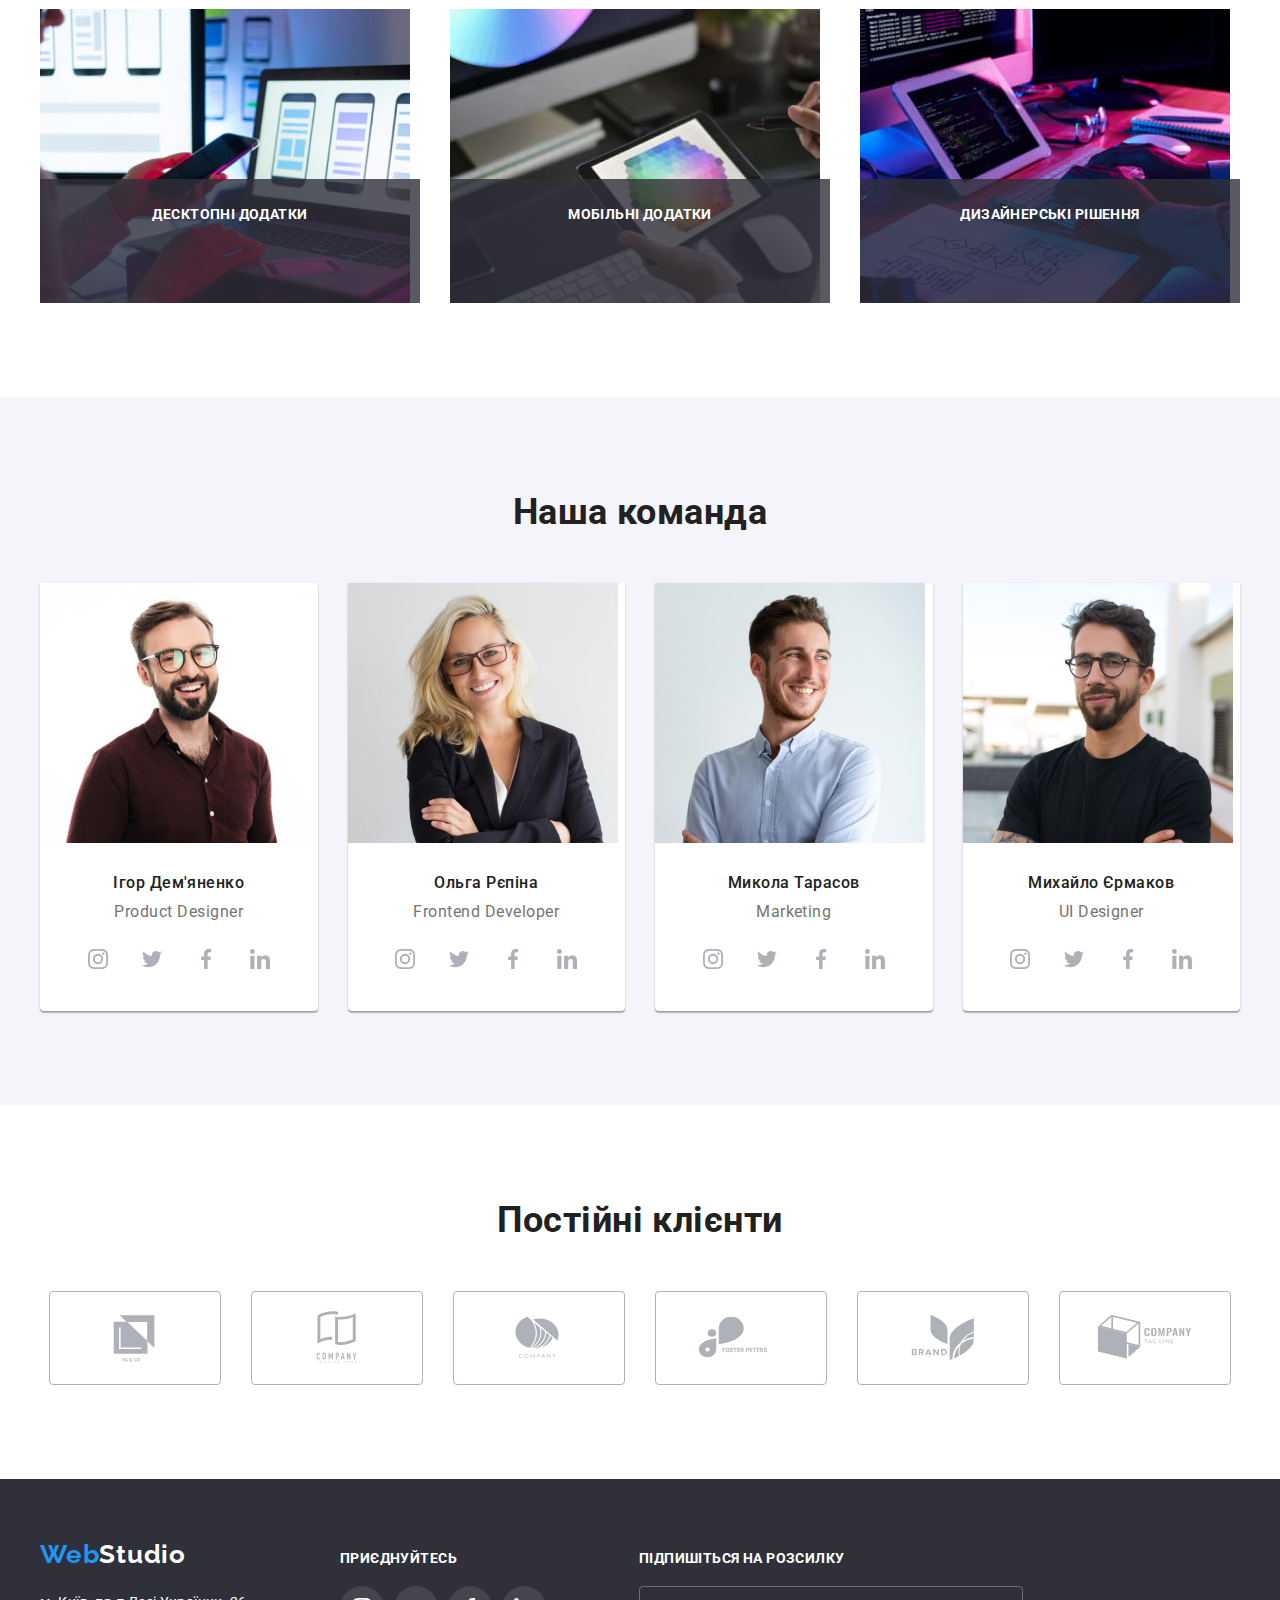
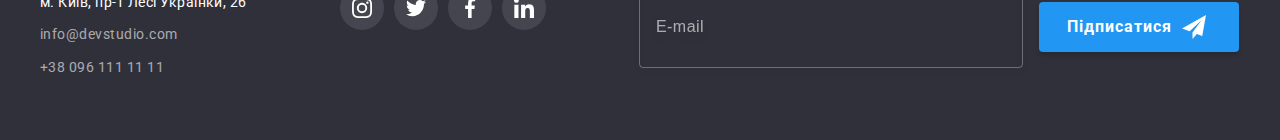
==== commit e04425b4: "fix small bugs" ====
--- a/index.html
+++ b/index.html
@@ -47,17 +47,17 @@
           </ul>
         </nav>
         <ul class="contacts-list">
-          <li class="contacts__item">
-            <a class="contacts__link" href="mailto:info@devstudio.com">
-              <svg class="contacts__icon" width="16" height="12">
+          <li class="contacts-list__item">
+            <a class="contacts-list__link" href="mailto:info@devstudio.com">
+              <svg class="contacts-list__icon" width="16" height="12">
                 <use href="./images/sprite-icons.svg#icon-envelope"></use>
               </svg>
               info@devstudio.com
             </a>
           </li>
-          <li class="contacts__item">
-            <a class="contacts__link" href="tel:+380961111111">
-              <svg class="contacts__icon" width="10" height="16">
+          <li class="contacts-list__item">
+            <a class="contacts-list__link" href="tel:+380961111111">
+              <svg class="contacts-list__icon" width="10" height="16">
                 <use href="./images/sprite-icons.svg#icon-smartphone"></use>
               </svg>
               +38 096 111 11 11</a
@@ -90,7 +90,7 @@
         |============================
       -->
 
-      <section class="section">
+      <section class="section section-features">
         <div class="container">
           <h2 class="visually-hidden">Особливості</h2>
           <ul class="section-features__list">
@@ -626,7 +626,7 @@
     -->
     <div class="backdrop is-hidden" data-modal>
       <div class="modal">
-        <form name="order">
+        <form class="order" name="order">
           <h2 class="order__title">Залиште свої дані, ми вам передзвонимо</h2>
           <div class="order__form-field">
             <label for="order__label">Ім&#8217;я</label>
--- a/css/main.min.css
+++ b/css/main.min.css
@@ -1 +1 @@
-.body{margin:0;color:var(--primary-text-color);font-family:Roboto,Raleway,Montserrat,sans-serif;letter-spacing:.03em}.visually-hidden{position:absolute;width:1px;height:1px;margin:-1px;border:0;padding:0;white-space:nowrap;-webkit-clip-path:inset(100%);clip-path:inset(100%);clip:rect(0 0 0 0);overflow:hidden}.container{width:1200px;margin:0 auto;padding:0 15px}.project-list__link,.address__link,.social__link,.contacts__link,.nav__link,.logo{text-decoration:none;color:currentColor}.project-list,.filters-list,.address__list,.section-clients__list,.social,.section-team__list,.section-works__list,.section-features__list,.contacts-list,.nav__list{list-style:none}.project-list__link,.project-list,.project-thumb__text,.project-thumb__title,.project-thumb__overlay,.filters-list,.order__title,.subscription__title,.address__list,.section-clients__list,.section-clients__title,.social-group__title,.social,.section-team__position,.section-team__name,.section-team__list,.section-team__title,.section-works__text,.section-works__list,.section-works__title,.section-features__text,.section-features__subtitle,.section-features__list,.hero__title,.contacts-list,.nav__list{margin:0;padding:0}.project-thumb__img,.section-team__img,.section-works__img{display:block;max-width:100%;height:auto}.filters-list,.btn-close,.section-clients__link,.section-clients__list,.social__link,.social,.section-features__box{display:-webkit-box;display:-ms-flexbox;display:flex;-webkit-box-align:center;-ms-flex-align:center;align-items:center;-webkit-box-pack:center;-ms-flex-pack:center;justify-content:center}.section-clients__title,.section-team__title,.section-works__title{margin-bottom:50px;color:#212121;font-size:36px;line-height:1.17;text-align:center}.page-header{font-weight:500;font-size:14px;line-height:1.14;letter-spacing:.02em;border-bottom:1px solid #ececec}.page-header__flex{display:-webkit-box;display:-ms-flexbox;display:flex;-webkit-box-align:center;-ms-flex-align:center;align-items:center}.logo{display:inline-block;padding-top:24px;padding-bottom:25px;color:#2196f3;font-family:"Raleway";font-weight:700;font-size:26px;line-height:1.2;letter-spacing:.03em}.logo__studio{color:#000}.logo--footer{padding-top:20px;padding-bottom:20px}.logo__studio--white{color:#fff}.nav{margin-left:93px}.nav__list{display:-webkit-box;display:-ms-flexbox;display:flex;-webkit-box-align:center;-ms-flex-align:center;align-items:center;gap:50px}.nav__item{position:relative;padding-top:32px;padding-bottom:32px}.nav__link{padding-top:32px;padding-bottom:32px;color:#212121;-webkit-transition:color 250ms cubic-bezier(0.4, 0, 0.2, 1);transition:color 250ms cubic-bezier(0.4, 0, 0.2, 1)}.nav__link:hover,.nav__link:focus{color:#2196f3}.nav__link-current{color:#2196f3}.nav__link-current::after{position:absolute;bottom:-1px;left:0;content:"";display:block;width:100%;height:4px;border-radius:2px;background-color:#2196f3}.contacts-list{margin-left:auto;display:-webkit-box;display:-ms-flexbox;display:flex;-webkit-box-align:center;-ms-flex-align:center;align-items:center;gap:30px}.contacts__link{display:-webkit-box;display:-ms-flexbox;display:flex;-webkit-box-align:center;-ms-flex-align:center;align-items:center;padding-top:32px;padding-bottom:32px;color:#757575;-webkit-transition:color 250ms cubic-bezier(0.4, 0, 0.2, 1),fill 250ms cubic-bezier(0.4, 0, 0.2, 1);transition:color 250ms cubic-bezier(0.4, 0, 0.2, 1),fill 250ms cubic-bezier(0.4, 0, 0.2, 1)}.contacts__link:hover,.contacts__link:focus{color:#2196f3;fill:#2196f3}.contacts__icon{margin-right:10px}.hero{padding-top:200px;padding-bottom:200px;margin-left:auto;margin-right:auto;max-width:1600px;min-height:600px;background-color:#2f303a;text-align:center;background-image:-webkit-gradient(linear, left top, right top, from(rgba(47, 48, 58, 0.4)), to(rgba(47, 48, 58, 0.4))),url(../images/bg-images/hero-bg.jpg);background-image:linear-gradient(to right, rgba(47, 48, 58, 0.4), rgba(47, 48, 58, 0.4)),url(../images/bg-images/hero-bg.jpg);background-size:cover;background-position:center}.hero__title{margin-left:auto;margin-right:auto;margin-bottom:30px;width:696px;color:#fff;font-weight:900;font-size:44px;line-height:1.36;letter-spacing:.06em;text-transform:uppercase;text-shadow:0px 4px 4px rgba(0,0,0,.25)}.button{color:#fff;background-color:#2196f3;cursor:pointer;display:inline-block;padding:10px 32px;border-radius:4px;-webkit-box-shadow:0px 4px 4px rgba(0,0,0,.15);box-shadow:0px 4px 4px rgba(0,0,0,.15);min-width:216px;min-height:50px;border:none;font-family:inherit;font-weight:700;font-size:16px;line-height:1.88;letter-spacing:.06em}.button--form{display:block;margin-right:auto;margin-left:auto;padding:10px 52px;min-width:200px}.section-features{padding-top:94px;padding-bottom:94px}.section-features__list{display:-webkit-box;display:-ms-flexbox;display:flex;-ms-flex-wrap:wrap;flex-wrap:wrap;gap:30px}.section-features__item{-ms-flex-preferred-size:calc((100% - (30px * (4 - 1))) / 4);flex-basis:calc((100% - (30px * (4 - 1))) / 4)}.section-features__box{margin-bottom:30px;width:100%;min-height:120px;background-color:#f5f4fa}.section-features__subtitle{margin-bottom:10px;color:var(--title-text-color);font-size:14px;line-height:1.14;text-transform:uppercase}.section-features__text{font-size:14px;line-height:1.71}.section-works{padding-bottom:94px}.section-works__list{display:-webkit-box;display:-ms-flexbox;display:flex;-ms-flex-wrap:wrap;flex-wrap:wrap;gap:30px}.section-works__item{-ms-flex-preferred-size:calc((100% - (30px * (3 - 1))) / 3);flex-basis:calc((100% - (30px * (3 - 1))) / 3)}.section-works__thumb{position:relative;width:100%}.section-works__text{position:absolute;left:0;bottom:0;display:block;width:100%;min-height:70px;padding-top:27px;padding-bottom:27px;font-weight:700;font-size:14px;line-height:1.1428571429;text-align:center;letter-spacing:.03em;text-transform:uppercase;background-color:rgba(47,48,58,.8);color:#fff}.section-team{padding-top:94px;padding-bottom:94px;background-color:#f5f4fa}.section-team__list{display:-webkit-box;display:-ms-flexbox;display:flex;gap:30px}.section-team__item{-ms-flex-preferred-size:calc((100% - (30px * (4 - 1))) / 4);flex-basis:calc((100% - (30px * (4 - 1))) / 4);-webkit-box-shadow:0px 1px 3px rgba(0,0,0,.12),0px 1px 1px rgba(0,0,0,.14),0px 2px 1px rgba(0,0,0,.2);box-shadow:0px 1px 3px rgba(0,0,0,.12),0px 1px 1px rgba(0,0,0,.14),0px 2px 1px rgba(0,0,0,.2);border-radius:0px 0px 4px 4px;background-color:#fff}.section-team__description{padding-top:30px;padding-bottom:30px}.section-team__name{margin-bottom:10px;color:#212121;font-weight:500;font-size:16px;line-height:1.19;text-align:center}.section-team__position{margin-bottom:16px;font-size:16px;line-height:1.19;text-align:center}.social{gap:10px}.social__link{width:44px;height:44px;color:#afb1b8;fill:currentColor;border-radius:50%;-webkit-transition:background-color 250ms cubic-bezier(0.4, 0, 0.2, 1),fill 250ms cubic-bezier(0.4, 0, 0.2, 1),-webkit-transform 250ms cubic-bezier(0.4, 0, 0.2, 1);transition:background-color 250ms cubic-bezier(0.4, 0, 0.2, 1),fill 250ms cubic-bezier(0.4, 0, 0.2, 1),-webkit-transform 250ms cubic-bezier(0.4, 0, 0.2, 1);transition:background-color 250ms cubic-bezier(0.4, 0, 0.2, 1),fill 250ms cubic-bezier(0.4, 0, 0.2, 1),transform 250ms cubic-bezier(0.4, 0, 0.2, 1);transition:background-color 250ms cubic-bezier(0.4, 0, 0.2, 1),fill 250ms cubic-bezier(0.4, 0, 0.2, 1),transform 250ms cubic-bezier(0.4, 0, 0.2, 1),-webkit-transform 250ms cubic-bezier(0.4, 0, 0.2, 1)}.social__link:hover,.social__link:focus{background-color:#2196f3;fill:#fff;-webkit-transform:rotate(360deg);transform:rotate(360deg);cursor:pointer}.social-group__title{margin-bottom:20px;font-weight:700;font-size:14px;line-height:1.1428571429;letter-spacing:.03em;text-transform:uppercase;color:#fff}.social__icon--footer{fill:#fff}.social__link--footer{background-color:rgba(255,255,255,.1)}.section-clients{padding-top:94px;padding-bottom:94px}.section-clients__item:not(:last-child){margin-right:30px}.section-clients__link{width:170px;height:92px;border:1px solid #afb1b8;border-radius:4px;color:#afb1b8;fill:currentColor;-webkit-transition:color 250ms cubic-bezier(0.4, 0, 0.2, 1),fill 250ms cubic-bezier(0.4, 0, 0.2, 1),border-color 250ms cubic-bezier(0.4, 0, 0.2, 1),-webkit-transform 250ms cubic-bezier(0.4, 0, 0.2, 1);transition:color 250ms cubic-bezier(0.4, 0, 0.2, 1),fill 250ms cubic-bezier(0.4, 0, 0.2, 1),border-color 250ms cubic-bezier(0.4, 0, 0.2, 1),-webkit-transform 250ms cubic-bezier(0.4, 0, 0.2, 1);transition:color 250ms cubic-bezier(0.4, 0, 0.2, 1),fill 250ms cubic-bezier(0.4, 0, 0.2, 1),border-color 250ms cubic-bezier(0.4, 0, 0.2, 1),transform 250ms cubic-bezier(0.4, 0, 0.2, 1);transition:color 250ms cubic-bezier(0.4, 0, 0.2, 1),fill 250ms cubic-bezier(0.4, 0, 0.2, 1),border-color 250ms cubic-bezier(0.4, 0, 0.2, 1),transform 250ms cubic-bezier(0.4, 0, 0.2, 1),-webkit-transform 250ms cubic-bezier(0.4, 0, 0.2, 1)}.section-clients__link:hover,.section-clients__link:focus{color:#2196f3;fill:#2196f3;border-color:#2196f3;-webkit-transform:scale(1.15);transform:scale(1.15)}.footer{padding-top:40px;padding-bottom:60px;background-color:#2f303a}.footer__flex{display:-webkit-box;display:-ms-flexbox;display:flex;-webkit-box-align:baseline;-ms-flex-align:baseline;align-items:baseline;gap:93px}.address__item:not(:last-child){margin-bottom:9px}.address__link{font-style:normal;font-size:14px;line-height:1.71;color:rgba(255,255,255,.6);-webkit-transition:color 250ms cubic-bezier(0.4, 0, 0.2, 1);transition:color 250ms cubic-bezier(0.4, 0, 0.2, 1)}.address__link:hover,.address__link:focus{color:#2196f3}.address__link--white{color:#fff}.subscription__title{margin-bottom:20px;font-weight:700;font-size:14px;line-height:1.1428571429;letter-spacing:.03em;text-transform:uppercase;color:#fff}.subscription__input{margin-right:12px;padding:15px 16px;font-size:14px;line-height:1.1666666667;letter-spacing:.01em;color:rgba(255,255,255,.6);width:350px;height:50px;border:1px solid rgba(255,255,255,.3);border-radius:4px;-webkit-filter:drop-shadow(0px 4px 4px rgba(0, 0, 0, 0.15));filter:drop-shadow(0px 4px 4px rgba(0, 0, 0, 0.15));background-color:rgba(0,0,0,0)}.subscription__input::-webkit-input-placeholder{font-size:16px;line-height:1.25;letter-spacing:.03em;color:rgba(255,255,255,.6)}.subscription__input::-moz-placeholder{font-size:16px;line-height:1.25;letter-spacing:.03em;color:rgba(255,255,255,.6)}.subscription__input:-ms-input-placeholder{font-size:16px;line-height:1.25;letter-spacing:.03em;color:rgba(255,255,255,.6)}.subscription__input::-ms-input-placeholder{font-size:16px;line-height:1.25;letter-spacing:.03em;color:rgba(255,255,255,.6)}.subscription__input::placeholder{font-size:16px;line-height:1.25;letter-spacing:.03em;color:rgba(255,255,255,.6)}.subscription__button{padding:10px 28px;display:-webkit-inline-box;display:-ms-inline-flexbox;display:inline-flex;-webkit-box-align:center;-ms-flex-align:center;align-items:center;min-width:200px;min-height:50px;font-family:inherit;font-weight:700;font-size:16px;line-height:1.875;letter-spacing:.06em;color:#fff;background-color:#2196f3;cursor:pointer;border-radius:4px;-webkit-box-shadow:0px 4px 4px rgba(0,0,0,.15);box-shadow:0px 4px 4px rgba(0,0,0,.15);border:none}.subscription__icon{fill:currentColor;margin-left:10px}.backdrop{position:fixed;top:0;left:0;width:100%;height:100%;background-color:rgba(47,48,58,.6);opacity:1;visibility:visible;-webkit-transition:opacity 250ms cubic-bezier(0.4, 0, 0.2, 1),visibility 250ms cubic-bezier(0.4, 0, 0.2, 1);transition:opacity 250ms cubic-bezier(0.4, 0, 0.2, 1),visibility 250ms cubic-bezier(0.4, 0, 0.2, 1)}.is-hidden{opacity:0;pointer-events:none;visibility:hidden}.modal{position:absolute;top:50%;left:50%;padding:40px;width:528px;height:581px;border-radius:4px;background-color:#fff;-webkit-transform:translate(-50%, -50%) scale(1);transform:translate(-50%, -50%) scale(1);opacity:1;-webkit-transition:opacity 250ms cubic-bezier(0.4, 0, 0.2, 1),-webkit-transform 250ms cubic-bezier(0.4, 0, 0.2, 1);transition:opacity 250ms cubic-bezier(0.4, 0, 0.2, 1),-webkit-transform 250ms cubic-bezier(0.4, 0, 0.2, 1);transition:transform 250ms cubic-bezier(0.4, 0, 0.2, 1),opacity 250ms cubic-bezier(0.4, 0, 0.2, 1);transition:transform 250ms cubic-bezier(0.4, 0, 0.2, 1),opacity 250ms cubic-bezier(0.4, 0, 0.2, 1),-webkit-transform 250ms cubic-bezier(0.4, 0, 0.2, 1)}.backdrop.is-hidden .modal{-webkit-transform:translate(-50%, -50%) scale(0.75);transform:translate(-50%, -50%) scale(0.75);opacity:0}.btn-close{position:absolute;top:8px;right:8px;width:30px;height:30px;color:#000;border:1px solid rgba(0,0,0,.1);border-radius:50%;background-color:#fff;-webkit-transition:color 250ms cubic-bezier(0.4, 0, 0.2, 1),scale 250ms cubic-bezier(0.4, 0, 0.2, 1),-webkit-transform 250ms cubic-bezier(0.4, 0, 0.2, 1);transition:color 250ms cubic-bezier(0.4, 0, 0.2, 1),scale 250ms cubic-bezier(0.4, 0, 0.2, 1),-webkit-transform 250ms cubic-bezier(0.4, 0, 0.2, 1);transition:color 250ms cubic-bezier(0.4, 0, 0.2, 1),scale 250ms cubic-bezier(0.4, 0, 0.2, 1),transform 250ms cubic-bezier(0.4, 0, 0.2, 1);transition:color 250ms cubic-bezier(0.4, 0, 0.2, 1),scale 250ms cubic-bezier(0.4, 0, 0.2, 1),transform 250ms cubic-bezier(0.4, 0, 0.2, 1),-webkit-transform 250ms cubic-bezier(0.4, 0, 0.2, 1)}.btn-close:hover,.btn-close:focus{-webkit-transform:rotate(180deg) scale(1.15);transform:rotate(180deg) scale(1.15);color:#2196f3;cursor:pointer}.btn-close__icon{fill:currentColor}.order__title{margin-bottom:12px;font-weight:700;font-size:20px;line-height:1.15;text-align:center;letter-spacing:.03em;color:#212121}.order__form-field{position:relative;margin-bottom:10px;display:-webkit-box;display:-ms-flexbox;display:flex;-webkit-box-orient:vertical;-webkit-box-direction:normal;-ms-flex-direction:column;flex-direction:column;gap:4px}.order__form-field:nth-of-type(4){margin-bottom:20px}.order__label{font-size:12px;line-height:1.1666666667;letter-spacing:.01em;color:#757575}.order__input-field{padding:11px 12px;padding-left:42px;width:100%;height:40px;font-size:12px;line-height:1.1666666667;letter-spacing:.01em;color:#212121;border:1px solid rgba(33,33,33,.2);border-radius:4px;outline:rgba(0,0,0,0);-webkit-transition:border-color 250ms cubic-bezier(0.4, 0, 0.2, 1);transition:border-color 250ms cubic-bezier(0.4, 0, 0.2, 1)}.order__input-field:focus{border-color:#2196f3}.order__input-field:hover{cursor:pointer}.order__input-field:focus+.order__icon{fill:#2196f3;-webkit-transition:fill 250ms cubic-bezier(0.4, 0, 0.2, 1);transition:fill 250ms cubic-bezier(0.4, 0, 0.2, 1)}.order__icon{position:absolute;top:52%;left:12px}.order__textarea{resize:none;padding:12px 16px;width:100%;font-size:12px;line-height:1.1666666667;letter-spacing:.01em;color:#212121;border:1px solid rgba(33,33,33,.2);border-radius:4px;outline:rgba(0,0,0,0)}.order__textarea:focus{border-color:#2196f3}.order__textarea:hover{cursor:pointer}.order__textarea::-webkit-input-placeholder{font-size:12px;line-height:1.1666666667;letter-spacing:.01em;color:rgba(117,117,117,.5)}.order__textarea::-moz-placeholder{font-size:12px;line-height:1.1666666667;letter-spacing:.01em;color:rgba(117,117,117,.5)}.order__textarea:-ms-input-placeholder{font-size:12px;line-height:1.1666666667;letter-spacing:.01em;color:rgba(117,117,117,.5)}.order__textarea::-ms-input-placeholder{font-size:12px;line-height:1.1666666667;letter-spacing:.01em;color:rgba(117,117,117,.5)}.order__textarea::placeholder{font-size:12px;line-height:1.1666666667;letter-spacing:.01em;color:rgba(117,117,117,.5)}.licence{margin-bottom:30px}.licence__lable{display:-webkit-box;display:-ms-flexbox;display:flex;-webkit-box-align:center;-ms-flex-align:center;align-items:center;gap:8px;margin-left:8px;font-size:14px;line-height:1.7142857143;letter-spacing:.03em;color:#757575}.licence__checkbox{position:absolute;width:1px;height:1px;margin:-1px;border:0;padding:0;white-space:nowrap;-webkit-clip-path:inset(100%);clip-path:inset(100%);clip:rect(0 0 0 0);overflow:hidden}.licence__icon{display:-webkit-inline-box;display:-ms-inline-flexbox;display:inline-flex;-webkit-box-align:center;-ms-flex-align:center;align-items:center;-webkit-box-pack:center;-ms-flex-pack:center;justify-content:center;width:16px;height:15px;border:2px solid #212121;border-radius:4px;background-origin:border-box}.licence__checkbox:focus+.licence__icon{border-color:#2196f3}.licence__checkbox:checked+.licence__icon{background-color:#2196f3;border-color:#2196f3}.licence__link{-webkit-text-decoration-line:underline;text-decoration-line:underline;color:#2196f3}.button--filters{display:inline-block;padding:6px 22px;border-radius:4px;min-height:38px;border:none;color:#212121;background-color:#f5f4fa;cursor:pointer;font-family:inherit;font-weight:500;font-size:16px;line-height:1.62;letter-spacing:inherit;-webkit-transition:color 250ms cubic-bezier(0.4, 0, 0.2, 1),background-color 250ms cubic-bezier(0.4, 0, 0.2, 1),-webkit-box-shadow 250ms cubic-bezier(0.4, 0, 0.2, 1);transition:color 250ms cubic-bezier(0.4, 0, 0.2, 1),background-color 250ms cubic-bezier(0.4, 0, 0.2, 1),-webkit-box-shadow 250ms cubic-bezier(0.4, 0, 0.2, 1);transition:color 250ms cubic-bezier(0.4, 0, 0.2, 1),background-color 250ms cubic-bezier(0.4, 0, 0.2, 1),box-shadow 250ms cubic-bezier(0.4, 0, 0.2, 1);transition:color 250ms cubic-bezier(0.4, 0, 0.2, 1),background-color 250ms cubic-bezier(0.4, 0, 0.2, 1),box-shadow 250ms cubic-bezier(0.4, 0, 0.2, 1),-webkit-box-shadow 250ms cubic-bezier(0.4, 0, 0.2, 1)}.button--filters:hover,.button--filters:focus{color:#fff;background-color:#2196f3;-webkit-box-shadow:0px 4px 4px rgba(0,0,0,.25);box-shadow:0px 4px 4px rgba(0,0,0,.25)}.section{padding-top:94px;padding-bottom:94px}.filters-list{margin-bottom:50px;gap:8px}.project-thumb{position:relative;width:100%;overflow:hidden}.project-thumb__overlay{position:absolute;top:0;left:0;display:block;width:100%;height:100%;padding:63px 24px;margin:0;font-weight:400;font-size:18px;line-height:1.5555555556;letter-spacing:.03em;color:#fff;background-color:rgba(33,150,243,.9);-webkit-transform:translatey(100%);transform:translatey(100%);-webkit-transition:-webkit-transform 250ms cubic-bezier(0.4, 0, 0.2, 1);transition:-webkit-transform 250ms cubic-bezier(0.4, 0, 0.2, 1);transition:transform 250ms cubic-bezier(0.4, 0, 0.2, 1);transition:transform 250ms cubic-bezier(0.4, 0, 0.2, 1), -webkit-transform 250ms cubic-bezier(0.4, 0, 0.2, 1)}.project-list__link:hover .project-thumb__overlay,.project-list__link:focus .project-thumb__overlay{-webkit-transform:translatey(0);transform:translatey(0)}.project-thumb__desc{padding:20px 22px;border-left:1px solid #ececec;border-right:1px solid #ececec;border-bottom:1px solid #ececec}.project-thumb__title{margin-bottom:4px;color:#212121;color:#212121;font-size:18px;line-height:2;letter-spacing:.06em}.project-thumb__text{font-size:16px;line-height:1.88}.project-list{display:-webkit-box;display:-ms-flexbox;display:flex;-ms-flex-wrap:wrap;flex-wrap:wrap;gap:30px}.project-list__item{-ms-flex-preferred-size:calc((100% - (30px * (3 - 1))) / 3);flex-basis:calc((100% - (30px * (3 - 1))) / 3)}.project-list__link{display:block;-webkit-transition:-webkit-box-shadow 250ms cubic-bezier(0.4, 0, 0.2, 1);transition:-webkit-box-shadow 250ms cubic-bezier(0.4, 0, 0.2, 1);transition:box-shadow 250ms cubic-bezier(0.4, 0, 0.2, 1);transition:box-shadow 250ms cubic-bezier(0.4, 0, 0.2, 1), -webkit-box-shadow 250ms cubic-bezier(0.4, 0, 0.2, 1)}.project-list__link:hover,.project-list__linkfocus{-webkit-box-shadow:0px 4px 4px rgba(0,0,0,.25);box-shadow:0px 4px 4px rgba(0,0,0,.25)}/*# sourceMappingURL=main.min.css.map */+.container{width:1200px;margin:0 auto;padding:0 15px}.project-list__link,.address__link,.social__link,.contacts-list__link,.nav__link,.logo{text-decoration:none;color:currentColor}.project-list,.filters-list,.address__list,.section-clients__list,.social,.section-team__list,.section-works__list,.section-features__list,.contacts-list,.nav__list{list-style:none}.project-list__link,.project-list,.project-thumb__text,.project-thumb__title,.project-thumb__overlay,.filters-list,.order__title,.subscription__title,.address__list,.section-clients__list,.section-clients__title,.social-group__title,.social,.section-team__position,.section-team__name,.section-team__list,.section-team__title,.section-works__text,.section-works__list,.section-works__title,.section-features__text,.section-features__subtitle,.section-features__list,.hero__title,.contacts-list,.nav__list{margin:0;padding:0}.project-thumb__img,.section-team__img,.section-works__img{display:block;max-width:100%;height:auto}.filters-list,.btn-close,.section-clients__link,.section-clients__list,.social__link,.social,.section-features__box{display:-webkit-box;display:-ms-flexbox;display:flex;-webkit-box-align:center;-ms-flex-align:center;align-items:center;-webkit-box-pack:center;-ms-flex-pack:center;justify-content:center}.section-clients__title,.section-team__title,.section-works__title{margin-bottom:50px;color:#212121;font-size:36px;line-height:1.17;text-align:center}.body{margin:0;color:#757575;font-family:Roboto,Raleway,Montserrat,sans-serif;letter-spacing:.03em}.visually-hidden{position:absolute;width:1px;height:1px;margin:-1px;border:0;padding:0;white-space:nowrap;-webkit-clip-path:inset(100%);clip-path:inset(100%);clip:rect(0 0 0 0);overflow:hidden}ul,ol{list-style:none}a{text-decoration:none;color:currentColor}ul,p,h1,h2,h3{margin:0;padding:0}img{display:block;max-width:100%;height:auto}.page-header{font-weight:500;font-size:14px;line-height:1.14;letter-spacing:.02em;border-bottom:1px solid #ececec}.page-header__flex{display:-webkit-box;display:-ms-flexbox;display:flex;-webkit-box-align:center;-ms-flex-align:center;align-items:center}.logo{display:inline-block;padding-top:24px;padding-bottom:25px;color:#2196f3;font-family:"Raleway";font-weight:700;font-size:26px;line-height:1.2;letter-spacing:.03em}.logo__studio{color:#000}.logo--footer{padding-top:20px;padding-bottom:20px}.logo__studio--white{color:#fff}.nav{margin-left:93px}.nav__list{display:-webkit-box;display:-ms-flexbox;display:flex;-webkit-box-align:center;-ms-flex-align:center;align-items:center;gap:50px}.nav__item{position:relative;padding-top:32px;padding-bottom:32px}.nav__link{padding-top:32px;padding-bottom:32px;color:#212121;-webkit-transition:color 250ms cubic-bezier(0.4, 0, 0.2, 1);transition:color 250ms cubic-bezier(0.4, 0, 0.2, 1)}.nav__link:hover,.nav__link:focus{color:#2196f3}.nav__link-current{color:#2196f3}.nav__link-current::after{position:absolute;bottom:-1px;left:0;content:"";display:block;width:100%;height:4px;border-radius:2px;background-color:#2196f3}.contacts-list{margin-left:auto;display:-webkit-box;display:-ms-flexbox;display:flex;-webkit-box-align:center;-ms-flex-align:center;align-items:center;gap:30px}.contacts-list__link{display:-webkit-box;display:-ms-flexbox;display:flex;-webkit-box-align:center;-ms-flex-align:center;align-items:center;padding-top:32px;padding-bottom:32px;color:#757575;-webkit-transition:color 250ms cubic-bezier(0.4, 0, 0.2, 1),fill 250ms cubic-bezier(0.4, 0, 0.2, 1);transition:color 250ms cubic-bezier(0.4, 0, 0.2, 1),fill 250ms cubic-bezier(0.4, 0, 0.2, 1)}.contacts-list__link:hover,.contacts-list__link:focus{color:#2196f3;fill:#2196f3}.contacts-list__icon{margin-right:10px}.hero{padding-top:200px;padding-bottom:200px;margin-left:auto;margin-right:auto;max-width:1600px;min-height:600px;background-color:#2f303a;text-align:center;background-image:-webkit-gradient(linear, left top, right top, from(rgba(47, 48, 58, 0.4)), to(rgba(47, 48, 58, 0.4))),url(../images/bg-images/hero-bg.jpg);background-image:linear-gradient(to right, rgba(47, 48, 58, 0.4), rgba(47, 48, 58, 0.4)),url(../images/bg-images/hero-bg.jpg);background-size:cover;background-position:center}.hero__title{margin-left:auto;margin-right:auto;margin-bottom:30px;width:696px;color:#fff;font-weight:900;font-size:44px;line-height:1.36;letter-spacing:.06em;text-transform:uppercase;text-shadow:0px 4px 4px rgba(0,0,0,.25)}.button{color:#fff;background-color:#2196f3;cursor:pointer;display:inline-block;padding:10px 32px;border-radius:4px;-webkit-box-shadow:0px 4px 4px rgba(0,0,0,.15);box-shadow:0px 4px 4px rgba(0,0,0,.15);min-width:216px;min-height:50px;border:none;font-family:inherit;font-weight:700;font-size:16px;line-height:1.88;letter-spacing:.06em}.button--form{display:block;margin-right:auto;margin-left:auto;padding:10px 52px;min-width:200px}.section-features{padding-top:94px;padding-bottom:94px}.section-features__list{display:-webkit-box;display:-ms-flexbox;display:flex;-ms-flex-wrap:wrap;flex-wrap:wrap;gap:30px}.section-features__item{-ms-flex-preferred-size:calc((100% - (30px * (4 - 1))) / 4);flex-basis:calc((100% - (30px * (4 - 1))) / 4)}.section-features__box{margin-bottom:30px;width:100%;min-height:120px;background-color:#f5f4fa}.section-features__subtitle{margin-bottom:10px;color:var(--title-text-color);font-size:14px;line-height:1.14;text-transform:uppercase}.section-features__text{font-size:14px;line-height:1.71}.section-works{padding-bottom:94px}.section-works__list{display:-webkit-box;display:-ms-flexbox;display:flex;-ms-flex-wrap:wrap;flex-wrap:wrap;gap:30px}.section-works__item{-ms-flex-preferred-size:calc((100% - (30px * (3 - 1))) / 3);flex-basis:calc((100% - (30px * (3 - 1))) / 3)}.section-works__thumb{position:relative;width:100%}.section-works__text{position:absolute;left:0;bottom:0;display:block;width:100%;min-height:70px;padding-top:27px;padding-bottom:27px;font-weight:700;font-size:14px;line-height:1.1428571429;text-align:center;letter-spacing:.03em;text-transform:uppercase;background-color:rgba(47,48,58,.8);color:#fff}.section-team{padding-top:94px;padding-bottom:94px;background-color:#f5f4fa}.section-team__list{display:-webkit-box;display:-ms-flexbox;display:flex;gap:30px}.section-team__item{-ms-flex-preferred-size:calc((100% - (30px * (4 - 1))) / 4);flex-basis:calc((100% - (30px * (4 - 1))) / 4);-webkit-box-shadow:0px 1px 3px rgba(0,0,0,.12),0px 1px 1px rgba(0,0,0,.14),0px 2px 1px rgba(0,0,0,.2);box-shadow:0px 1px 3px rgba(0,0,0,.12),0px 1px 1px rgba(0,0,0,.14),0px 2px 1px rgba(0,0,0,.2);border-radius:0px 0px 4px 4px;background-color:#fff}.section-team__description{padding-top:30px;padding-bottom:30px}.section-team__name{margin-bottom:10px;color:#212121;font-weight:500;font-size:16px;line-height:1.19;text-align:center}.section-team__position{margin-bottom:16px;font-size:16px;line-height:1.19;text-align:center}.social{gap:10px}.social__link{width:44px;height:44px;color:#afb1b8;fill:currentColor;border-radius:50%;-webkit-transition:background-color 250ms cubic-bezier(0.4, 0, 0.2, 1),fill 250ms cubic-bezier(0.4, 0, 0.2, 1),-webkit-transform 250ms cubic-bezier(0.4, 0, 0.2, 1);transition:background-color 250ms cubic-bezier(0.4, 0, 0.2, 1),fill 250ms cubic-bezier(0.4, 0, 0.2, 1),-webkit-transform 250ms cubic-bezier(0.4, 0, 0.2, 1);transition:background-color 250ms cubic-bezier(0.4, 0, 0.2, 1),fill 250ms cubic-bezier(0.4, 0, 0.2, 1),transform 250ms cubic-bezier(0.4, 0, 0.2, 1);transition:background-color 250ms cubic-bezier(0.4, 0, 0.2, 1),fill 250ms cubic-bezier(0.4, 0, 0.2, 1),transform 250ms cubic-bezier(0.4, 0, 0.2, 1),-webkit-transform 250ms cubic-bezier(0.4, 0, 0.2, 1)}.social__link:hover,.social__link:focus{background-color:#2196f3;fill:#fff;-webkit-transform:rotate(360deg);transform:rotate(360deg);cursor:pointer}.social-group__title{margin-bottom:20px;font-weight:700;font-size:14px;line-height:1.1428571429;letter-spacing:.03em;text-transform:uppercase;color:#fff}.social__icon--footer{fill:#fff}.social__link--footer{background-color:rgba(255,255,255,.1)}.section-clients{padding-top:94px;padding-bottom:94px}.section-clients__item:not(:last-child){margin-right:30px}.section-clients__link{width:170px;height:92px;border:1px solid #afb1b8;border-radius:4px;color:#afb1b8;fill:currentColor;-webkit-transition:color 250ms cubic-bezier(0.4, 0, 0.2, 1),fill 250ms cubic-bezier(0.4, 0, 0.2, 1),border-color 250ms cubic-bezier(0.4, 0, 0.2, 1),-webkit-transform 250ms cubic-bezier(0.4, 0, 0.2, 1);transition:color 250ms cubic-bezier(0.4, 0, 0.2, 1),fill 250ms cubic-bezier(0.4, 0, 0.2, 1),border-color 250ms cubic-bezier(0.4, 0, 0.2, 1),-webkit-transform 250ms cubic-bezier(0.4, 0, 0.2, 1);transition:color 250ms cubic-bezier(0.4, 0, 0.2, 1),fill 250ms cubic-bezier(0.4, 0, 0.2, 1),border-color 250ms cubic-bezier(0.4, 0, 0.2, 1),transform 250ms cubic-bezier(0.4, 0, 0.2, 1);transition:color 250ms cubic-bezier(0.4, 0, 0.2, 1),fill 250ms cubic-bezier(0.4, 0, 0.2, 1),border-color 250ms cubic-bezier(0.4, 0, 0.2, 1),transform 250ms cubic-bezier(0.4, 0, 0.2, 1),-webkit-transform 250ms cubic-bezier(0.4, 0, 0.2, 1)}.section-clients__link:hover,.section-clients__link:focus{color:#2196f3;fill:#2196f3;border-color:#2196f3;-webkit-transform:scale(1.15);transform:scale(1.15)}.footer{padding-top:40px;padding-bottom:60px;background-color:#2f303a}.footer__flex{display:-webkit-box;display:-ms-flexbox;display:flex;-webkit-box-align:baseline;-ms-flex-align:baseline;align-items:baseline;gap:93px}.address__item:not(:last-child){margin-bottom:9px}.address__link{font-style:normal;font-size:14px;line-height:1.71;color:rgba(255,255,255,.6);-webkit-transition:color 250ms cubic-bezier(0.4, 0, 0.2, 1);transition:color 250ms cubic-bezier(0.4, 0, 0.2, 1)}.address__link:hover,.address__link:focus{color:#2196f3}.address__link--white{color:#fff}.subscription__title{margin-bottom:20px;font-weight:700;font-size:14px;line-height:1.1428571429;letter-spacing:.03em;text-transform:uppercase;color:#fff}.subscription__input{margin-right:12px;padding:15px 16px;font-size:14px;line-height:1.1666666667;letter-spacing:.01em;color:rgba(255,255,255,.6);width:350px;height:50px;border:1px solid rgba(255,255,255,.3);border-radius:4px;-webkit-filter:drop-shadow(0px 4px 4px rgba(0, 0, 0, 0.15));filter:drop-shadow(0px 4px 4px rgba(0, 0, 0, 0.15));background-color:rgba(0,0,0,0)}.subscription__input::-webkit-input-placeholder{font-size:16px;line-height:1.25;letter-spacing:.03em;color:rgba(255,255,255,.6)}.subscription__input::-moz-placeholder{font-size:16px;line-height:1.25;letter-spacing:.03em;color:rgba(255,255,255,.6)}.subscription__input:-ms-input-placeholder{font-size:16px;line-height:1.25;letter-spacing:.03em;color:rgba(255,255,255,.6)}.subscription__input::-ms-input-placeholder{font-size:16px;line-height:1.25;letter-spacing:.03em;color:rgba(255,255,255,.6)}.subscription__input::placeholder{font-size:16px;line-height:1.25;letter-spacing:.03em;color:rgba(255,255,255,.6)}.subscription__button{padding:10px 28px;display:-webkit-inline-box;display:-ms-inline-flexbox;display:inline-flex;-webkit-box-align:center;-ms-flex-align:center;align-items:center;min-width:200px;min-height:50px;font-family:inherit;font-weight:700;font-size:16px;line-height:1.875;letter-spacing:.06em;color:#fff;background-color:#2196f3;cursor:pointer;border-radius:4px;-webkit-box-shadow:0px 4px 4px rgba(0,0,0,.15);box-shadow:0px 4px 4px rgba(0,0,0,.15);border:none}.subscription__icon{fill:currentColor;margin-left:10px}.backdrop{position:fixed;top:0;left:0;width:100%;height:100%;background-color:rgba(47,48,58,.6);opacity:1;visibility:visible;-webkit-transition:opacity 250ms cubic-bezier(0.4, 0, 0.2, 1),visibility 250ms cubic-bezier(0.4, 0, 0.2, 1);transition:opacity 250ms cubic-bezier(0.4, 0, 0.2, 1),visibility 250ms cubic-bezier(0.4, 0, 0.2, 1)}.is-hidden{opacity:0;pointer-events:none;visibility:hidden}.modal{position:absolute;top:50%;left:50%;padding:40px;width:528px;height:581px;border-radius:4px;background-color:#fff;-webkit-transform:translate(-50%, -50%) scale(1);transform:translate(-50%, -50%) scale(1);opacity:1;-webkit-transition:opacity 250ms cubic-bezier(0.4, 0, 0.2, 1),-webkit-transform 250ms cubic-bezier(0.4, 0, 0.2, 1);transition:opacity 250ms cubic-bezier(0.4, 0, 0.2, 1),-webkit-transform 250ms cubic-bezier(0.4, 0, 0.2, 1);transition:transform 250ms cubic-bezier(0.4, 0, 0.2, 1),opacity 250ms cubic-bezier(0.4, 0, 0.2, 1);transition:transform 250ms cubic-bezier(0.4, 0, 0.2, 1),opacity 250ms cubic-bezier(0.4, 0, 0.2, 1),-webkit-transform 250ms cubic-bezier(0.4, 0, 0.2, 1)}.backdrop.is-hidden .modal{-webkit-transform:translate(-50%, -50%) scale(0.75);transform:translate(-50%, -50%) scale(0.75);opacity:0}.btn-close{position:absolute;top:8px;right:8px;width:30px;height:30px;color:#000;border:1px solid rgba(0,0,0,.1);border-radius:50%;background-color:#fff;-webkit-transition:color 250ms cubic-bezier(0.4, 0, 0.2, 1),scale 250ms cubic-bezier(0.4, 0, 0.2, 1),-webkit-transform 250ms cubic-bezier(0.4, 0, 0.2, 1);transition:color 250ms cubic-bezier(0.4, 0, 0.2, 1),scale 250ms cubic-bezier(0.4, 0, 0.2, 1),-webkit-transform 250ms cubic-bezier(0.4, 0, 0.2, 1);transition:color 250ms cubic-bezier(0.4, 0, 0.2, 1),scale 250ms cubic-bezier(0.4, 0, 0.2, 1),transform 250ms cubic-bezier(0.4, 0, 0.2, 1);transition:color 250ms cubic-bezier(0.4, 0, 0.2, 1),scale 250ms cubic-bezier(0.4, 0, 0.2, 1),transform 250ms cubic-bezier(0.4, 0, 0.2, 1),-webkit-transform 250ms cubic-bezier(0.4, 0, 0.2, 1)}.btn-close:hover,.btn-close:focus{-webkit-transform:rotate(180deg) scale(1.15);transform:rotate(180deg) scale(1.15);color:#2196f3;cursor:pointer}.btn-close__icon{fill:currentColor}.order__title{margin-bottom:12px;font-weight:700;font-size:20px;line-height:1.15;text-align:center;letter-spacing:.03em;color:#212121}.order__form-field{position:relative;margin-bottom:10px;display:-webkit-box;display:-ms-flexbox;display:flex;-webkit-box-orient:vertical;-webkit-box-direction:normal;-ms-flex-direction:column;flex-direction:column;gap:4px}.order__form-field:nth-of-type(4){margin-bottom:20px}.order__label{font-size:12px;line-height:1.1666666667;letter-spacing:.01em;color:#757575}.order__input-field{padding:11px 12px;padding-left:42px;width:100%;height:40px;font-size:12px;line-height:1.1666666667;letter-spacing:.01em;color:#212121;border:1px solid rgba(33,33,33,.2);border-radius:4px;outline:rgba(0,0,0,0);-webkit-transition:border-color 250ms cubic-bezier(0.4, 0, 0.2, 1);transition:border-color 250ms cubic-bezier(0.4, 0, 0.2, 1)}.order__input-field:focus{border-color:#2196f3}.order__input-field:hover{cursor:pointer}.order__input-field:focus+.order__icon{fill:#2196f3;-webkit-transition:fill 250ms cubic-bezier(0.4, 0, 0.2, 1);transition:fill 250ms cubic-bezier(0.4, 0, 0.2, 1)}.order__icon{position:absolute;top:52%;left:12px}.order__textarea{resize:none;padding:12px 16px;width:100%;font-size:12px;line-height:1.1666666667;letter-spacing:.01em;color:#212121;border:1px solid rgba(33,33,33,.2);border-radius:4px;outline:rgba(0,0,0,0)}.order__textarea:focus{border-color:#2196f3}.order__textarea:hover{cursor:pointer}.order__textarea::-webkit-input-placeholder{font-size:12px;line-height:1.1666666667;letter-spacing:.01em;color:rgba(117,117,117,.5)}.order__textarea::-moz-placeholder{font-size:12px;line-height:1.1666666667;letter-spacing:.01em;color:rgba(117,117,117,.5)}.order__textarea:-ms-input-placeholder{font-size:12px;line-height:1.1666666667;letter-spacing:.01em;color:rgba(117,117,117,.5)}.order__textarea::-ms-input-placeholder{font-size:12px;line-height:1.1666666667;letter-spacing:.01em;color:rgba(117,117,117,.5)}.order__textarea::placeholder{font-size:12px;line-height:1.1666666667;letter-spacing:.01em;color:rgba(117,117,117,.5)}.licence{margin-bottom:30px}.licence__lable{display:-webkit-box;display:-ms-flexbox;display:flex;-webkit-box-align:center;-ms-flex-align:center;align-items:center;gap:8px;margin-left:8px;font-size:14px;line-height:1.7142857143;letter-spacing:.03em;-webkit-user-select:none;-moz-user-select:none;-ms-user-select:none;user-select:none;color:#757575}.licence__checkbox{position:absolute;width:1px;height:1px;margin:-1px;border:0;padding:0;white-space:nowrap;-webkit-clip-path:inset(100%);clip-path:inset(100%);clip:rect(0 0 0 0);overflow:hidden}.licence__icon{display:-webkit-inline-box;display:-ms-inline-flexbox;display:inline-flex;-webkit-box-align:center;-ms-flex-align:center;align-items:center;-webkit-box-pack:center;-ms-flex-pack:center;justify-content:center;width:16px;height:15px;border:2px solid #212121;border-radius:4px;background-origin:border-box}.licence__checkbox:focus+.licence__icon{border-color:#2196f3}.licence__checkbox:checked+.licence__icon{background-color:#2196f3;border-color:#2196f3}.licence__link{-webkit-text-decoration-line:underline;text-decoration-line:underline;color:#2196f3}.button-filters{display:inline-block;padding:6px 22px;border-radius:4px;min-height:38px;border:none;color:#212121;background-color:#f5f4fa;cursor:pointer;font-family:inherit;font-weight:500;font-size:16px;line-height:1.62;letter-spacing:inherit;-webkit-transition:color 250ms cubic-bezier(0.4, 0, 0.2, 1),background-color 250ms cubic-bezier(0.4, 0, 0.2, 1),-webkit-box-shadow 250ms cubic-bezier(0.4, 0, 0.2, 1);transition:color 250ms cubic-bezier(0.4, 0, 0.2, 1),background-color 250ms cubic-bezier(0.4, 0, 0.2, 1),-webkit-box-shadow 250ms cubic-bezier(0.4, 0, 0.2, 1);transition:color 250ms cubic-bezier(0.4, 0, 0.2, 1),background-color 250ms cubic-bezier(0.4, 0, 0.2, 1),box-shadow 250ms cubic-bezier(0.4, 0, 0.2, 1);transition:color 250ms cubic-bezier(0.4, 0, 0.2, 1),background-color 250ms cubic-bezier(0.4, 0, 0.2, 1),box-shadow 250ms cubic-bezier(0.4, 0, 0.2, 1),-webkit-box-shadow 250ms cubic-bezier(0.4, 0, 0.2, 1)}.button-filters:hover,.button-filters:focus{color:#fff;background-color:#2196f3;-webkit-box-shadow:0px 4px 4px rgba(0,0,0,.25);box-shadow:0px 4px 4px rgba(0,0,0,.25)}.section{padding-top:94px;padding-bottom:94px}.filters-list{margin-bottom:50px;gap:8px}.project-thumb{position:relative;width:100%;overflow:hidden}.project-thumb__overlay{position:absolute;top:0;left:0;display:block;width:100%;height:100%;padding:63px 24px;margin:0;font-weight:400;font-size:18px;line-height:1.5555555556;letter-spacing:.03em;color:#fff;background-color:rgba(33,150,243,.9);-webkit-transform:translatey(100%);transform:translatey(100%);-webkit-transition:-webkit-transform 250ms cubic-bezier(0.4, 0, 0.2, 1);transition:-webkit-transform 250ms cubic-bezier(0.4, 0, 0.2, 1);transition:transform 250ms cubic-bezier(0.4, 0, 0.2, 1);transition:transform 250ms cubic-bezier(0.4, 0, 0.2, 1), -webkit-transform 250ms cubic-bezier(0.4, 0, 0.2, 1)}.project-list__link:hover .project-thumb__overlay,.project-list__link:focus .project-thumb__overlay{-webkit-transform:translatey(0);transform:translatey(0)}.project-thumb__desc{padding:20px 22px;border-left:1px solid #ececec;border-right:1px solid #ececec;border-bottom:1px solid #ececec}.project-thumb__title{margin-bottom:4px;color:#212121;color:#212121;font-size:18px;line-height:2;letter-spacing:.06em}.project-thumb__text{font-size:16px;line-height:1.88}.project-list{display:-webkit-box;display:-ms-flexbox;display:flex;-ms-flex-wrap:wrap;flex-wrap:wrap;gap:30px}.project-list__item{-ms-flex-preferred-size:calc((100% - (30px * (3 - 1))) / 3);flex-basis:calc((100% - (30px * (3 - 1))) / 3)}.project-list__link{display:block;-webkit-transition:-webkit-box-shadow 250ms cubic-bezier(0.4, 0, 0.2, 1);transition:-webkit-box-shadow 250ms cubic-bezier(0.4, 0, 0.2, 1);transition:box-shadow 250ms cubic-bezier(0.4, 0, 0.2, 1);transition:box-shadow 250ms cubic-bezier(0.4, 0, 0.2, 1), -webkit-box-shadow 250ms cubic-bezier(0.4, 0, 0.2, 1)}.project-list__link:hover,.project-list__linkfocus{-webkit-box-shadow:0px 4px 4px rgba(0,0,0,.25);box-shadow:0px 4px 4px rgba(0,0,0,.25)}/*# sourceMappingURL=main.min.css.map */